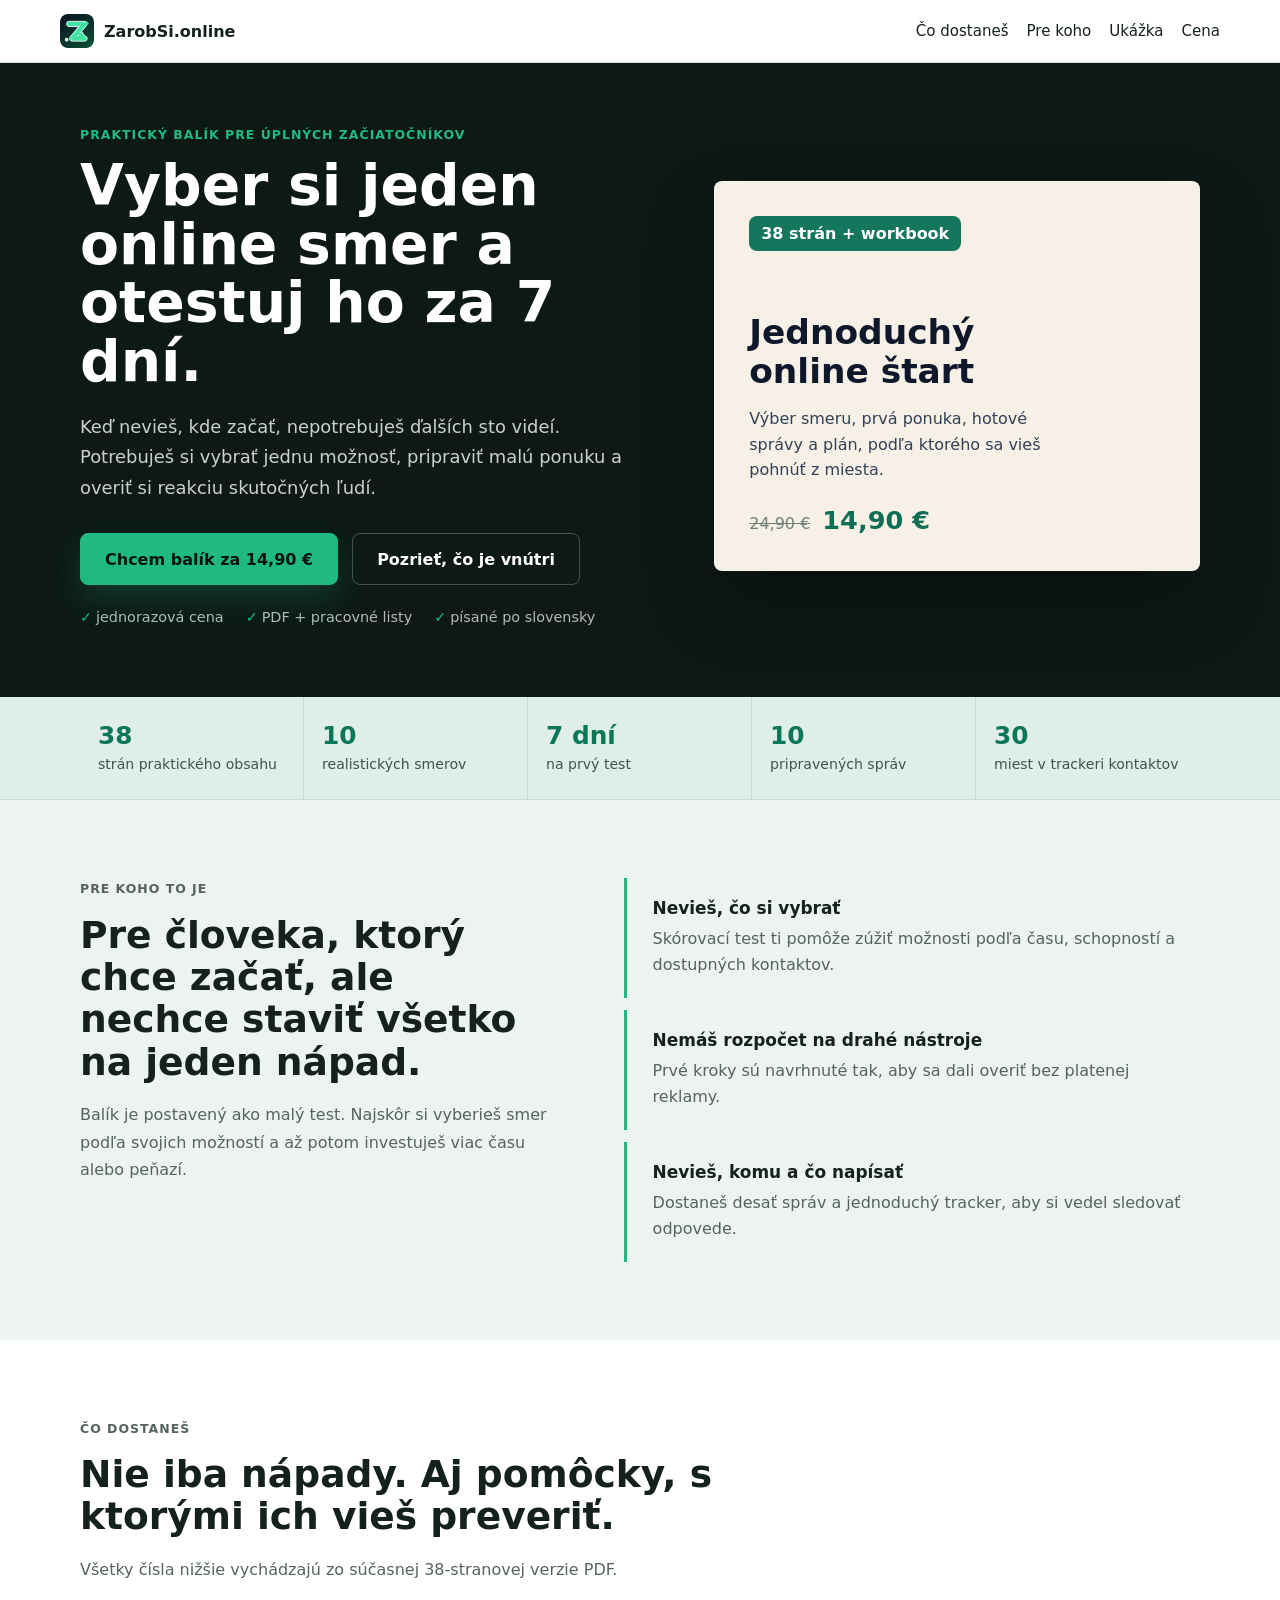
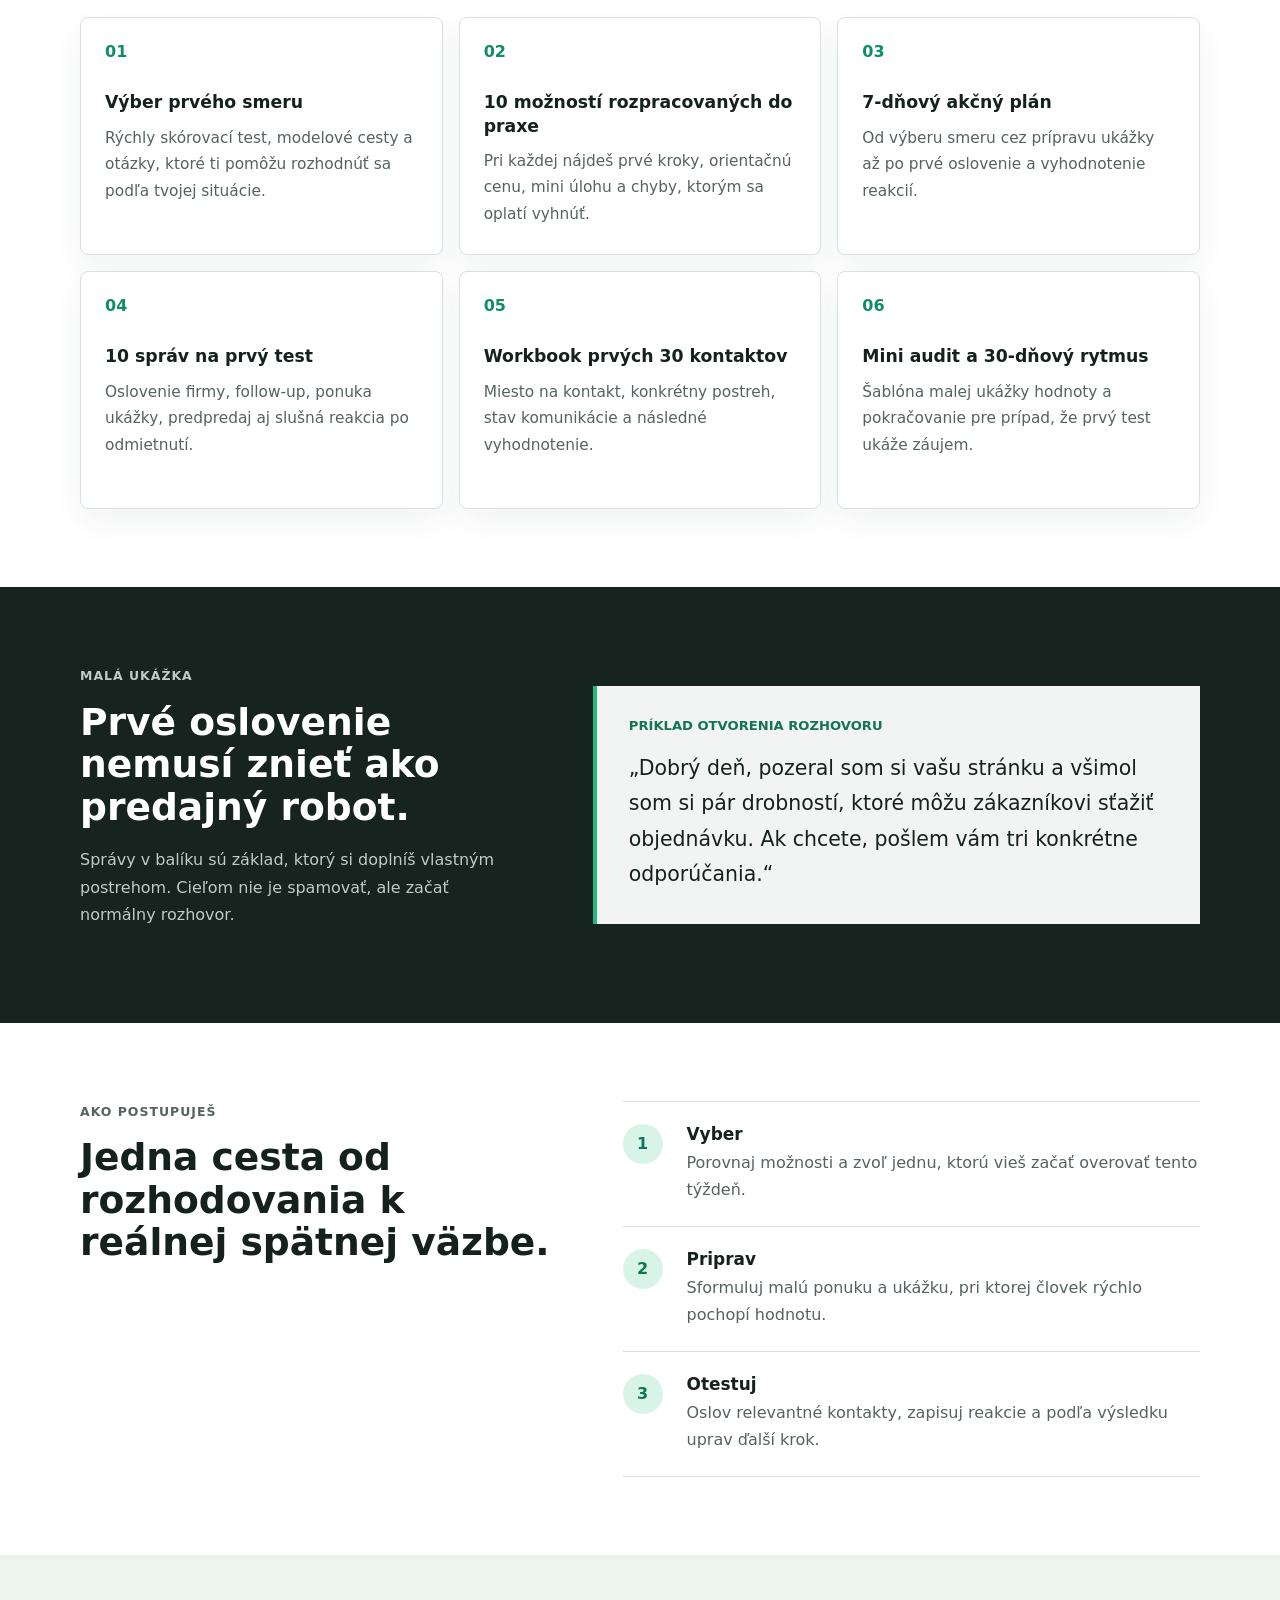
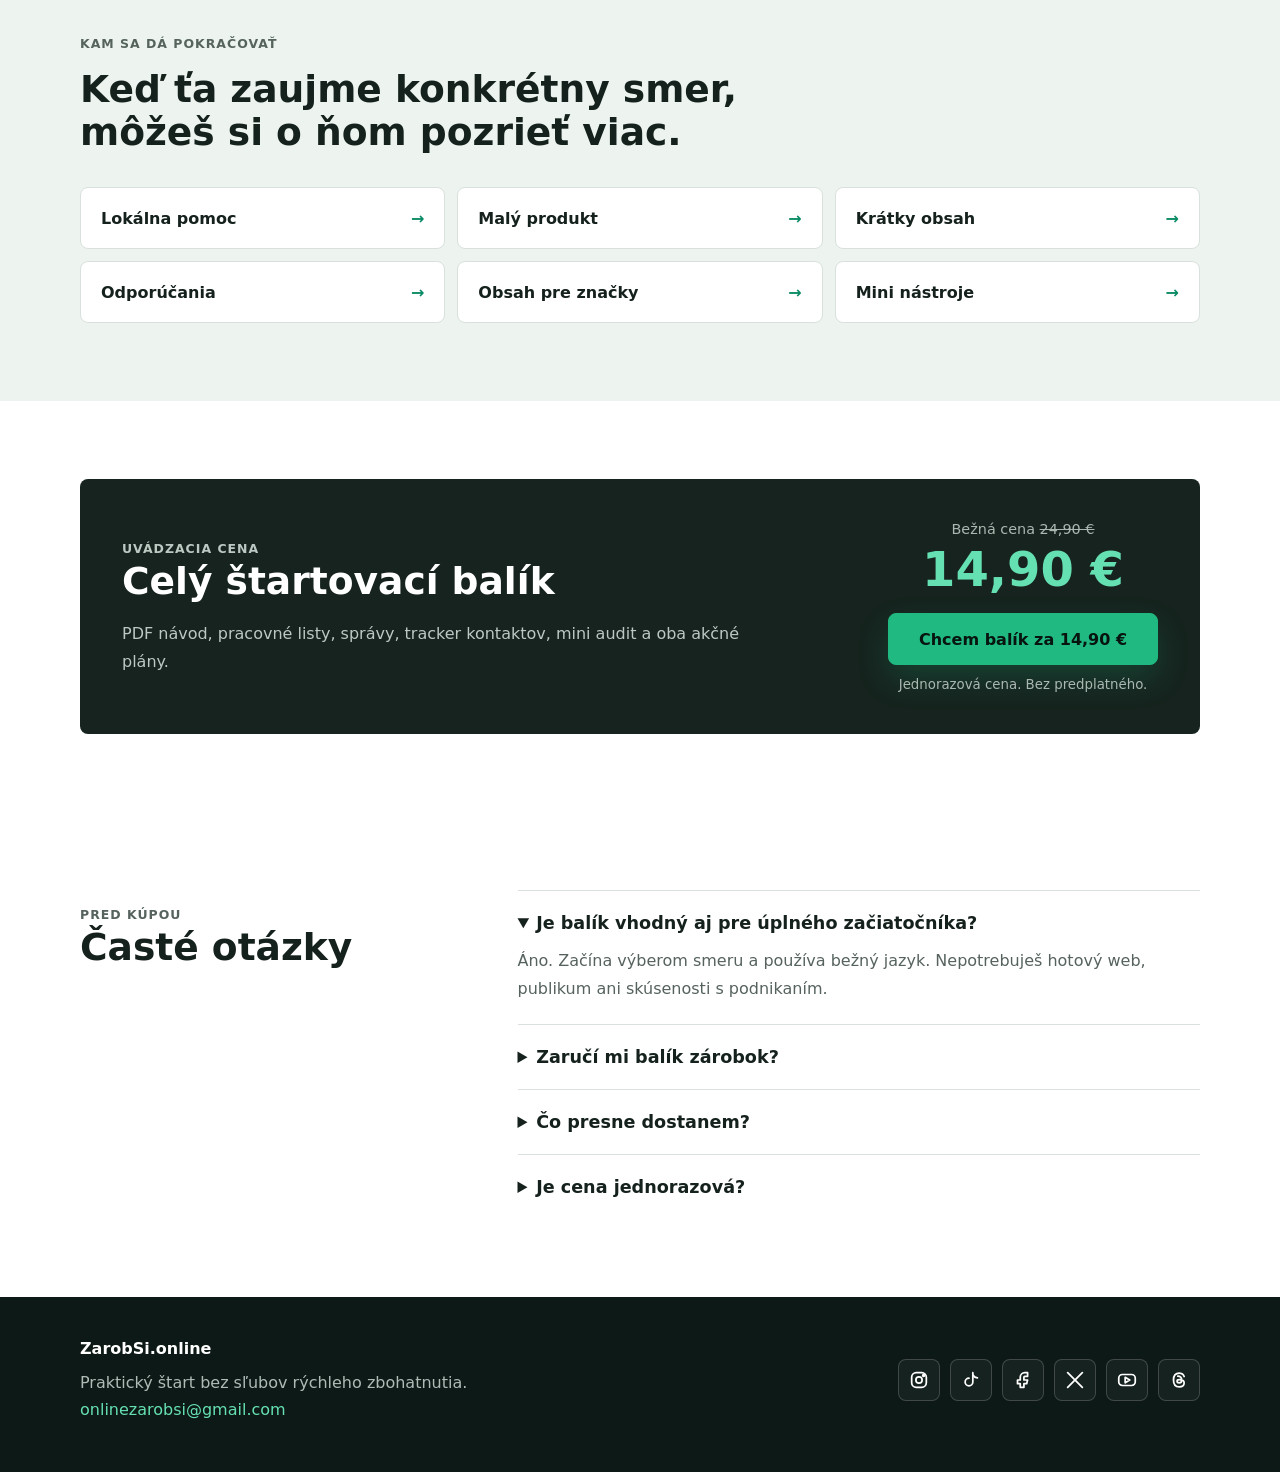
==== index.html @ edf7a2eb "Deploy revised sales page" ====
<!doctype html>
<html lang="sk">
  <head>
    <meta charset="utf-8">
    <meta name="viewport" content="width=device-width, initial-scale=1">
    <title>Online štart pre začiatočníkov | ZarobSi.online</title>
    <meta name="description" content="38-stranový slovenský PDF balík: 10 realistických smerov, 7-dňový plán, hotové správy a tracker prvých 30 kontaktov.">
    <meta name="robots" content="index, follow, max-snippet:-1, max-image-preview:large, max-video-preview:-1">
    <link rel="canonical" href="https://zarobsi.online/">
    <meta property="og:title" content="ZarobSi.online | Vyber si smer a otestuj ho za 7 dní">
    <meta property="og:description" content="Praktický PDF balík pre človeka, ktorý chce začať online bez veľkého rozpočtu a bez chaosu.">
    <meta property="og:type" content="product">
    <meta property="og:url" content="https://zarobsi.online/">
    <meta property="og:image" content="https://zarobsi.online/zarobsi-logo-clean-tube.png">
    <meta name="twitter:card" content="summary_large_image">
    <meta name="twitter:title" content="Online štart pre začiatočníkov | ZarobSi.online">
    <meta name="twitter:description" content="10 možností, 7-dňový plán, 10 správ a tracker 30 kontaktov v jednom slovenskom PDF balíku.">
    <meta name="twitter:image" content="https://zarobsi.online/zarobsi-logo-clean-tube.png">
    <link rel="icon" href="/zarobsi-icon-clean-tube.png">
    <link rel="stylesheet" href="styles.css">
    <script type="application/ld+json">
      {
        "@context": "https://schema.org",
        "@type": "Organization",
        "name": "ZarobSi.online",
        "url": "https://zarobsi.online/",
        "logo": "https://zarobsi.online/zarobsi-icon-clean-tube.png",
        "email": "onlinezarobsi@gmail.com",
        "sameAs": [
          "https://www.instagram.com/zarobsi.online/",
          "https://www.tiktok.com/@zarobsi.online",
          "https://www.facebook.com/zarobsi.online",
          "https://x.com/zarobsi_online",
          "https://www.youtube.com/@zarobsi-online",
          "https://www.threads.net/@zarobsi.online"
        ]
      }
    </script>
    <script type="application/ld+json">
      {
        "@context": "https://schema.org",
        "@type": "Product",
        "name": "Jednoduchý online štart",
        "description": "38-stranový PDF balík s 10 realistickými smermi, 7-dňovým plánom, 10 šablónami správ, workbookom a trackerom 30 kontaktov.",
        "brand": { "@type": "Brand", "name": "ZarobSi.online" },
        "image": "https://zarobsi.online/zarobsi-logo-clean-tube.png",
        "category": "Digitálny produkt, ebook, online podnikanie",
        "offers": {
          "@type": "Offer",
          "url": "https://zarobsi.online/#cena",
          "priceCurrency": "EUR",
          "price": "14.90",
          "availability": "https://schema.org/InStock"
        }
      }
    </script>
    <script type="application/ld+json">
      {
        "@context": "https://schema.org",
        "@type": "FAQPage",
        "mainEntity": [
          {
            "@type": "Question",
            "name": "Je balík vhodný aj pre úplného začiatočníka?",
            "acceptedAnswer": { "@type": "Answer", "text": "Áno. Text je písaný po slovensky, bez zbytočných odborných výrazov a začína výberom prvého smeru." }
          },
          {
            "@type": "Question",
            "name": "Zaručí mi balík zárobok?",
            "acceptedAnswer": { "@type": "Answer", "text": "Nie. Balík nesľubuje automatický ani garantovaný zárobok. Pomôže pripraviť a vyhodnotiť prvý reálny test." }
          },
          {
            "@type": "Question",
            "name": "Čo presne dostanem?",
            "acceptedAnswer": { "@type": "Answer", "text": "Dostanete 38-stranový PDF návod, pracovné listy, 10 šablón správ, tracker 30 kontaktov, mini audit a akčné plány." }
          }
        ]
      }
    </script>
  </head>
  <body class="home">
    <header class="site-header">
      <div class="nav">
        <a class="brand" href="#top" aria-label="ZarobSi.online domov">
          <img src="/zarobsi-icon-clean-tube.png" alt="" aria-hidden="true">
          <span>ZarobSi.online</span>
        </a>
        <nav aria-label="Hlavná navigácia">
          <a href="#obsah">Čo dostaneš</a>
          <a href="#pre-koho">Pre koho</a>
          <a href="#ukazka">Ukážka</a>
          <a href="#cena">Cena</a>
        </nav>
      </div>
    </header>

    <main>
      <section class="hero" id="top">
        <div class="wrap hero-grid">
          <div class="hero-copy">
            <p class="eyebrow">Praktický balík pre úplných začiatočníkov</p>
            <h1>Vyber si jeden online smer a otestuj ho za 7 dní.</h1>
            <p class="lead">Keď nevieš, kde začať, nepotrebuješ ďalších sto videí. Potrebuješ si vybrať jednu možnosť, pripraviť malú ponuku a overiť si reakciu skutočných ľudí.</p>
            <div class="hero__actions">
              <a class="button" href="mailto:onlinezarobsi@gmail.com?subject=M%C3%A1m%20z%C3%A1ujem%20o%20bal%C3%ADk%20Jednoduch%C3%BD%20online%20%C5%A1tart">Chcem balík za 14,90 €</a>
              <a class="button button--ghost" href="#obsah">Pozrieť, čo je vnútri</a>
            </div>
            <ul class="quiet-trust" aria-label="Základné informácie">
              <li>jednorazová cena</li>
              <li>PDF + pracovné listy</li>
              <li>písané po slovensky</li>
            </ul>
          </div>

          <div class="product-card" aria-label="Náhľad produktu">
            <div class="book">
              <span>38 strán + workbook</span>
              <h2>Jednoduchý online štart</h2>
              <p>Výber smeru, prvá ponuka, hotové správy a plán, podľa ktorého sa vieš pohnúť z miesta.</p>
              <div class="book-price"><s>24,90 €</s><strong>14,90 €</strong></div>
            </div>
          </div>
        </div>
      </section>

      <section class="value-band" aria-label="Reálny obsah balíka">
        <div class="wrap value-grid">
          <div><strong>38</strong><span>strán praktického obsahu</span></div>
          <div><strong>10</strong><span>realistických smerov</span></div>
          <div><strong>7 dní</strong><span>na prvý test</span></div>
          <div><strong>10</strong><span>pripravených správ</span></div>
          <div><strong>30</strong><span>miest v trackeri kontaktov</span></div>
        </div>
      </section>

      <section class="section section--soft" id="pre-koho">
        <div class="wrap simple-fit">
          <div>
            <p class="eyebrow">Pre koho to je</p>
            <h2>Pre človeka, ktorý chce začať, ale nechce staviť všetko na jeden nápad.</h2>
            <p>Balík je postavený ako malý test. Najskôr si vyberieš smer podľa svojich možností a až potom investuješ viac času alebo peňazí.</p>
          </div>
          <div class="fit-list">
            <div><strong>Nevieš, čo si vybrať</strong><span>Skórovací test ti pomôže zúžiť možnosti podľa času, schopností a dostupných kontaktov.</span></div>
            <div><strong>Nemáš rozpočet na drahé nástroje</strong><span>Prvé kroky sú navrhnuté tak, aby sa dali overiť bez platenej reklamy.</span></div>
            <div><strong>Nevieš, komu a čo napísať</strong><span>Dostaneš desať správ a jednoduchý tracker, aby si vedel sledovať odpovede.</span></div>
          </div>
        </div>
      </section>

      <section class="section" id="obsah">
        <div class="wrap">
          <div class="section-heading">
            <p class="eyebrow">Čo dostaneš</p>
            <h2>Nie iba nápady. Aj pomôcky, s ktorými ich vieš preveriť.</h2>
            <p>Všetky čísla nižšie vychádzajú zo súčasnej 38-stranovej verzie PDF.</p>
          </div>
          <div class="deliverables">
            <article>
              <span>01</span>
              <h3>Výber prvého smeru</h3>
              <p>Rýchly skórovací test, modelové cesty a otázky, ktoré ti pomôžu rozhodnúť sa podľa tvojej situácie.</p>
            </article>
            <article>
              <span>02</span>
              <h3>10 možností rozpracovaných do praxe</h3>
              <p>Pri každej nájdeš prvé kroky, orientačnú cenu, mini úlohu a chyby, ktorým sa oplatí vyhnúť.</p>
            </article>
            <article>
              <span>03</span>
              <h3>7-dňový akčný plán</h3>
              <p>Od výberu smeru cez prípravu ukážky až po prvé oslovenie a vyhodnotenie reakcií.</p>
            </article>
            <article>
              <span>04</span>
              <h3>10 správ na prvý test</h3>
              <p>Oslovenie firmy, follow-up, ponuka ukážky, predpredaj aj slušná reakcia po odmietnutí.</p>
            </article>
            <article>
              <span>05</span>
              <h3>Workbook prvých 30 kontaktov</h3>
              <p>Miesto na kontakt, konkrétny postreh, stav komunikácie a následné vyhodnotenie.</p>
            </article>
            <article>
              <span>06</span>
              <h3>Mini audit a 30-dňový rytmus</h3>
              <p>Šablóna malej ukážky hodnoty a pokračovanie pre prípad, že prvý test ukáže záujem.</p>
            </article>
          </div>
        </div>
      </section>

      <section class="section section--ink" id="ukazka">
        <div class="wrap sample-layout">
          <div>
            <p class="eyebrow">Malá ukážka</p>
            <h2>Prvé oslovenie nemusí znieť ako predajný robot.</h2>
            <p>Správy v balíku sú základ, ktorý si doplníš vlastným postrehom. Cieľom nie je spamovať, ale začať normálny rozhovor.</p>
          </div>
          <blockquote>
            <span>Príklad otvorenia rozhovoru</span>
            <p>„Dobrý deň, pozeral som si vašu stránku a všimol som si pár drobností, ktoré môžu zákazníkovi sťažiť objednávku. Ak chcete, pošlem vám tri konkrétne odporúčania.“</p>
          </blockquote>
        </div>
      </section>

      <section class="section">
        <div class="wrap process-layout">
          <div class="section-heading">
            <p class="eyebrow">Ako postupuješ</p>
            <h2>Jedna cesta od rozhodovania k reálnej spätnej väzbe.</h2>
          </div>
          <ol class="process-list">
            <li><span>1</span><div><strong>Vyber</strong><p>Porovnaj možnosti a zvoľ jednu, ktorú vieš začať overovať tento týždeň.</p></div></li>
            <li><span>2</span><div><strong>Priprav</strong><p>Sformuluj malú ponuku a ukážku, pri ktorej človek rýchlo pochopí hodnotu.</p></div></li>
            <li><span>3</span><div><strong>Otestuj</strong><p>Oslov relevantné kontakty, zapisuj reakcie a podľa výsledku uprav ďalší krok.</p></div></li>
          </ol>
        </div>
      </section>

      <section class="section section--soft category-preview">
        <div class="wrap">
          <div class="section-heading">
            <p class="eyebrow">Kam sa dá pokračovať</p>
            <h2>Keď ťa zaujme konkrétny smer, môžeš si o ňom pozrieť viac.</h2>
          </div>
          <div class="category-links">
            <a href="kategorie.html#sluzby-pre-male-firmy">Lokálna pomoc</a>
            <a href="kategorie.html#digitalne-produkty">Malý produkt</a>
            <a href="kategorie.html#kratke-videa">Krátky obsah</a>
            <a href="kategorie.html#odporucania">Odporúčania</a>
            <a href="kategorie.html#socialne-siete">Obsah pre značky</a>
            <a href="kategorie.html#weby-a-sablony">Mini nástroje</a>
          </div>
        </div>
      </section>

      <section class="section" id="cena">
        <div class="wrap price-box">
          <div>
            <p class="eyebrow">Uvádzacia cena</p>
            <h2>Celý štartovací balík</h2>
            <p>PDF návod, pracovné listy, správy, tracker kontaktov, mini audit a oba akčné plány.</p>
          </div>
          <div class="price-buy">
            <span class="regular-price">Bežná cena <s>24,90 €</s></span>
            <strong>14,90 €</strong>
            <a class="button" href="mailto:onlinezarobsi@gmail.com?subject=M%C3%A1m%20z%C3%A1ujem%20o%20bal%C3%ADk%20za%2014%2C90%20EUR">Chcem balík za 14,90 €</a>
            <small>Jednorazová cena. Bez predplatného.</small>
          </div>
        </div>
      </section>

      <section class="section faq">
        <div class="wrap faq-layout">
          <div>
            <p class="eyebrow">Pred kúpou</p>
            <h2>Časté otázky</h2>
          </div>
          <div>
            <details open>
              <summary>Je balík vhodný aj pre úplného začiatočníka?</summary>
              <p>Áno. Začína výberom smeru a používa bežný jazyk. Nepotrebuješ hotový web, publikum ani skúsenosti s podnikaním.</p>
            </details>
            <details>
              <summary>Zaručí mi balík zárobok?</summary>
              <p>Nie. Žiadny poctivý návod to zaručiť nevie. Balík ti pomôže spraviť prvý test, získať spätnú väzbu a rozhodnúť sa podľa reality.</p>
            </details>
            <details>
              <summary>Čo presne dostanem?</summary>
              <p>38-stranový PDF návod s pracovnými časťami, 10 šablónami správ, trackerom 30 kontaktov, mini auditom a 7- aj 30-dňovým plánom.</p>
            </details>
            <details>
              <summary>Je cena jednorazová?</summary>
              <p>Áno. Za balík zaplatíš raz, nejde o predplatné.</p>
            </details>
          </div>
        </div>
      </section>
    </main>

    <footer id="social">
      <div class="footer-main">
        <strong>ZarobSi.online</strong>
        <p>Praktický štart bez sľubov rýchleho zbohatnutia.</p>
        <a class="footer-email" href="mailto:onlinezarobsi@gmail.com">onlinezarobsi@gmail.com</a>
      </div>
      <nav class="social-links" aria-label="Sociálne siete">
        <a href="https://www.instagram.com/zarobsi.online/" target="_blank" rel="noreferrer" aria-label="Instagram ZarobSi.online"><svg viewBox="0 0 24 24" aria-hidden="true"><rect x="4" y="4" width="16" height="16" rx="5"></rect><circle cx="12" cy="12" r="3.4"></circle><circle cx="17" cy="7" r="1"></circle></svg></a>
        <a href="https://www.tiktok.com/@zarobsi.online" target="_blank" rel="noreferrer" aria-label="TikTok ZarobSi.online"><svg viewBox="0 0 24 24" aria-hidden="true"><path d="M14 4v10.2a4.2 4.2 0 1 1-4.2-4.2"></path><path d="M14 6.5c1.2 2 2.9 3.1 5 3.3"></path></svg></a>
        <a href="https://www.facebook.com/zarobsi.online" target="_blank" rel="noreferrer" aria-label="Facebook ZarobSi.online"><svg viewBox="0 0 24 24" aria-hidden="true"><path d="M14 8h3V4h-3c-2.8 0-5 2.2-5 5v3H6v4h3v4h4v-4h3l1-4h-4V9c0-.6.4-1 1-1Z"></path></svg></a>
        <a href="https://x.com/zarobsi_online" target="_blank" rel="noreferrer" aria-label="X ZarobSi.online"><svg viewBox="0 0 24 24" aria-hidden="true"><path d="M4 4l16 16"></path><path d="M20 4 4 20"></path></svg></a>
        <a href="https://www.youtube.com/@zarobsi-online" target="_blank" rel="noreferrer" aria-label="YouTube ZarobSi.online"><svg viewBox="0 0 24 24" aria-hidden="true"><rect x="3" y="6" width="18" height="12" rx="4"></rect><path d="m10 9 5 3-5 3Z"></path></svg></a>
        <a href="https://www.threads.net/@zarobsi.online" target="_blank" rel="noreferrer" aria-label="Threads ZarobSi.online"><svg viewBox="0 0 24 24" aria-hidden="true"><path d="M17.6 8.2c-.8-2.4-2.7-3.7-5.4-3.7-4 0-6.2 2.9-6.2 7.5s2.4 7.5 6.2 7.5c3.1 0 5.4-1.7 5.4-4.2 0-2.3-1.8-3.6-5.3-3.6-1.5 0-2.4.6-2.4 1.6 0 1.1.9 1.8 2.3 1.8 1.7 0 2.8-.9 2.8-2.9 0-2.9-1.7-4.4-4.3-4.4"></path></svg></a>
      </nav>
    </footer>
  </body>
</html>
---- styles.css ----
:root {
  --bg: #08111f;
  --panel: #101c2f;
  --panel-soft: #14243b;
  --text: #f7fbff;
  --muted: #a9b8ca;
  --accent: #45e2a6;
  --accent-2: #8dd8ff;
  --dark: #07101b;
  --line: rgba(255, 255, 255, 0.14);
  --paper: #f7f1e8;
}

* { box-sizing: border-box; }

html { scroll-behavior: smooth; }

body {
  margin: 0;
  background: linear-gradient(180deg, #08111f 0%, #0b1626 48%, #08111f 100%);
  color: var(--text);
  font-family: Inter, ui-sans-serif, system-ui, -apple-system, BlinkMacSystemFont, "Segoe UI", sans-serif;
}

.nav {
  position: sticky;
  top: 0;
  z-index: 10;
  display: flex;
  align-items: center;
  justify-content: space-between;
  width: min(1160px, calc(100% - 32px));
  margin: 0 auto;
  padding: 18px 0;
  background: rgba(8, 17, 31, 0.88);
  backdrop-filter: blur(18px);
}

.brand,
.nav a,
.text-link {
  color: var(--text);
  text-decoration: none;
}

.brand {
  display: inline-flex;
  align-items: center;
  gap: 10px;
  font-weight: 750;
  letter-spacing: 0;
}

.brand img {
  width: 34px;
  height: 34px;
  border-radius: 8px;
}

.nav nav {
  display: flex;
  gap: 18px;
  color: var(--muted);
  font-size: 0.94rem;
}

main {
  width: min(1160px, calc(100% - 32px));
  margin: 0 auto;
}

.hero {
  display: grid;
  grid-template-columns: minmax(0, 0.95fr) minmax(360px, 1.05fr);
  gap: 42px;
  align-items: center;
  min-height: auto;
  padding: 48px 0 72px;
}

.eyebrow {
  margin: 0 0 14px;
  color: var(--accent);
  font-size: 0.78rem;
  font-weight: 700;
  letter-spacing: 0.12em;
  text-transform: uppercase;
}

h1,
h2,
h3,
p { margin-top: 0; }

h1 {
  max-width: 620px;
  margin-bottom: 20px;
  font-size: clamp(2.55rem, 4.3vw, 4.15rem);
  font-weight: 720;
  line-height: 1.03;
  letter-spacing: 0;
  overflow-wrap: anywhere;
}

h2 {
  margin-bottom: 18px;
  font-size: clamp(1.55rem, 2.45vw, 2.35rem);
  font-weight: 680;
  line-height: 1.14;
  letter-spacing: 0;
  overflow-wrap: anywhere;
}

h3 {
  margin-bottom: 10px;
  font-weight: 650;
}

strong { font-weight: 650; }

.lead,
.section p,
footer {
  color: var(--muted);
  line-height: 1.72;
}

.lead {
  max-width: 620px;
  font-size: clamp(1rem, 1.35vw, 1.15rem);
}

.hero__actions {
  display: flex;
  flex-wrap: wrap;
  gap: 14px;
  margin-top: 28px;
}

.button {
  display: inline-flex;
  align-items: center;
  justify-content: center;
  min-height: 52px;
  padding: 0 24px;
  border: 1px solid var(--accent);
  border-radius: 8px;
  background: var(--accent);
  color: #06140f;
  font-weight: 750;
  text-decoration: none;
  box-shadow: 0 16px 40px rgba(69, 226, 166, 0.16);
}

.button--ghost {
  background: rgba(255, 255, 255, 0.04);
  color: var(--text);
  border-color: var(--line);
  box-shadow: none;
}

.trust-row {
  display: flex;
  flex-wrap: wrap;
  gap: 10px;
  margin-top: 22px;
}

.trust-row span,
.tag {
  display: inline-flex;
  padding: 8px 12px;
  border: 1px solid var(--line);
  border-radius: 8px;
  background: rgba(255, 255, 255, 0.05);
  color: var(--muted);
  font-size: 0.9rem;
}

.product-card {
  position: relative;
  display: grid;
  gap: 16px;
}

.logo-strip {
  width: min(100%, 420px);
  height: auto;
}

.book {
  min-height: 340px;
  padding: 30px;
  border: 1px solid rgba(255, 255, 255, 0.16);
  border-radius: 8px;
  background:
    linear-gradient(135deg, rgba(255, 255, 255, 0.14), transparent 32%),
    linear-gradient(145deg, #f4eadb 0%, #fbf7ef 44%, #bdf7db 140%);
  color: #0f172a;
  box-shadow: 0 34px 90px rgba(0, 0, 0, 0.34);
}

.book span {
  display: inline-flex;
  margin-bottom: 54px;
  padding: 8px 12px;
  border-radius: 8px;
  background: #0f766e;
  color: #ffffff;
  font-weight: 700;
}

.book h2 {
  max-width: 330px;
  color: #0f172a;
  font-size: clamp(1.85rem, 2.45vw, 2.55rem);
}

.book p { max-width: 330px; color: #334155; }

.card-note,
.sample-box,
article,
.bonus-list div,
.price,
.problem,
.answer-panel {
  border: 1px solid var(--line);
  border-radius: 8px;
  background: rgba(16, 28, 47, 0.78);
  box-shadow: 0 24px 70px rgba(0, 0, 0, 0.18);
}

.card-note { padding: 22px; }

.card-note p { margin: 8px 0 0; color: var(--muted); line-height: 1.6; }

.section {
  padding: 72px 0;
  border-top: 1px solid var(--line);
}

.problem { padding: 34px; }

.problem h2 { max-width: 920px; }

.stats {
  display: grid;
  grid-template-columns: repeat(3, 1fr);
  gap: 1px;
  margin: 28px 0 60px;
  border: 1px solid var(--line);
  border-radius: 8px;
  background: var(--line);
  overflow: hidden;
}

.stats div {
  padding: 24px;
  background: rgba(16, 28, 47, 0.86);
}

.stats strong {
  display: block;
  margin-bottom: 8px;
  color: var(--accent);
  font-size: clamp(1.45rem, 2.2vw, 1.95rem);
  letter-spacing: 0;
  overflow-wrap: anywhere;
}

.stats span { color: var(--muted); }

.split {
  display: grid;
  grid-template-columns: 0.92fr 1.08fr;
  gap: 36px;
  align-items: center;
}

.reverse { grid-template-columns: 1.05fr 0.95fr; }

.sample-box { padding: 28px; }

.sample-box h3 {
  margin-top: 18px;
  font-size: clamp(1.15rem, 1.65vw, 1.55rem);
  line-height: 1.22;
  letter-spacing: 0;
}

.answer-panel {
  display: grid;
  grid-template-columns: 0.82fr 1.18fr;
  gap: 26px;
  padding: 30px;
}

.answer-grid {
  display: grid;
  gap: 14px;
}

.simple-fit {
  display: grid;
  grid-template-columns: 0.86fr 1.14fr;
  gap: 28px;
  align-items: start;
}

.fit-list {
  display: grid;
  gap: 14px;
}

.fit-list div {
  padding: 20px;
  border: 1px solid var(--line);
  border-radius: 8px;
  background: rgba(255, 255, 255, 0.045);
}

.fit-list strong {
  display: block;
  margin-bottom: 8px;
  color: var(--text);
  font-size: 1.06rem;
}

.fit-list span {
  color: var(--muted);
  line-height: 1.62;
}

.answer-grid article {
  padding: 20px;
  background: rgba(255, 255, 255, 0.035);
  box-shadow: none;
}

.section-intro {
  max-width: 740px;
  margin-bottom: 28px;
}

.old-price {
  color: var(--muted);
  text-decoration: line-through;
  text-decoration-thickness: 3px;
  white-space: nowrap;
}

.grid {
  display: grid;
  grid-template-columns: repeat(3, 1fr);
  gap: 16px;
}

article { padding: 22px; }

article span {
  display: inline-flex;
  margin-bottom: 20px;
  color: var(--accent);
  font-weight: 700;
}

article p { margin-bottom: 18px; }

.text-link {
  display: inline-flex;
  align-items: center;
  min-height: 38px;
  color: var(--accent);
  font-weight: 700;
}

.text-link::after {
  content: ">";
  margin-left: 8px;
}

.bonus-list {
  display: grid;
  gap: 16px;
}

.bonus-list div { padding: 20px; }

.bonus-list strong {
  display: block;
  margin-bottom: 8px;
  color: var(--accent);
}

.bonus-list span { color: var(--muted); line-height: 1.6; }

.price {
  margin: 58px 0;
  padding: 38px;
  text-align: center;
}

.price p {
  max-width: 660px;
  margin-right: auto;
  margin-left: auto;
}

.price small {
  display: block;
  margin-top: 16px;
  color: var(--muted);
}

.faq details {
  border-top: 1px solid var(--line);
  padding: 22px 0;
}

.faq summary {
  cursor: pointer;
  font-size: 1.1rem;
  font-weight: 680;
}

.faq p { margin: 14px 0 0; }

.category-hero {
  padding: 56px 0 42px;
}

.category-list {
  display: grid;
  gap: 18px;
  padding-bottom: 72px;
}

.category-detail {
  display: grid;
  grid-template-columns: 0.9fr 1.1fr;
  gap: 24px;
  padding: 26px;
  border: 1px solid var(--line);
  border-radius: 8px;
  background: rgba(16, 28, 47, 0.78);
}

.category-detail ul {
  margin: 0;
  padding-left: 20px;
  color: var(--muted);
  line-height: 1.7;
}

.category-detail .button {
  margin-top: 18px;
}

footer {
  display: flex;
  align-items: center;
  justify-content: space-between;
  gap: 24px;
  width: min(1160px, calc(100% - 32px));
  margin: 0 auto;
  padding: 36px 0 54px;
  border-top: 1px solid var(--line);
}

footer p { margin: 6px 0 0; }

.social-links {
  display: flex;
  flex-wrap: wrap;
  gap: 10px;
}

.social-links a {
  display: inline-flex;
  align-items: center;
  justify-content: center;
  width: 42px;
  height: 42px;
  border: 1px solid var(--line);
  border-radius: 8px;
  color: var(--text);
  background: rgba(255, 255, 255, 0.04);
}

.social-links svg {
  width: 22px;
  height: 22px;
  fill: none;
  stroke: currentColor;
  stroke-width: 1.9;
  stroke-linecap: round;
  stroke-linejoin: round;
}

@media (max-width: 900px) {
  .hero,
  .split,
  .reverse,
  .grid,
  .stats,
  .answer-panel,
  .simple-fit,
  .category-detail {
    grid-template-columns: 1fr;
  }

  .nav nav { display: none; }

  .hero {
    min-height: auto;
    padding: 34px 0 52px;
  }

  h1 {
    font-size: clamp(2rem, 8.8vw, 3rem);
    line-height: 1.06;
  }

  h2 {
    font-size: clamp(1.35rem, 5.8vw, 2rem);
  }

  .lead {
    font-size: 1rem;
  }

  .book { min-height: 300px; }

  .book span { margin-bottom: 42px; }

  .section { padding: 48px 0; }

  .problem,
  .price,
  .answer-panel,
  .category-detail { padding: 24px; }

  footer {
    align-items: flex-start;
    flex-direction: column;
  }
}

/* Revised sales page. Category pages keep the original dark layout. */
.home {
  --home-ink: #15211c;
  --home-muted: #56635d;
  --home-paper: #ffffff;
  --home-soft: #edf4f0;
  --home-line: #d8e1dc;
  --home-dark: #0d1916;
  --home-accent: #20b982;
  background: #f7f9f8;
  color: var(--home-ink);
}

.home .site-header {
  position: sticky;
  top: 0;
  z-index: 20;
  border-bottom: 1px solid var(--home-line);
  background: rgba(255, 255, 255, 0.94);
  backdrop-filter: blur(16px);
}

.home .nav {
  position: static;
  padding: 14px 0;
  background: transparent;
  backdrop-filter: none;
}

.home .brand,
.home .nav a {
  color: var(--home-ink);
}

.home .nav nav {
  color: var(--home-muted);
}

.home main {
  width: 100%;
  margin: 0;
}

.home .wrap {
  width: min(1120px, calc(100% - 40px));
  margin: 0 auto;
}

.home .hero {
  display: block;
  padding: 64px 0 72px;
  background: var(--home-dark);
}

.home .hero-grid {
  display: grid;
  grid-template-columns: minmax(0, 1.08fr) minmax(380px, 0.92fr);
  gap: 64px;
  align-items: center;
}

.home .hero h1 {
  max-width: 680px;
  margin-bottom: 22px;
  color: #ffffff;
  font-size: 3.55rem;
  font-weight: 720;
  line-height: 1.03;
}

.home .hero .lead {
  max-width: 640px;
  color: #c6d3cd;
  font-size: 1.12rem;
  line-height: 1.7;
}

.home .eyebrow {
  color: var(--home-accent);
  letter-spacing: 0.08em;
}

.home .hero__actions {
  margin-top: 30px;
}

.home .button {
  border-color: var(--home-accent);
  background: var(--home-accent);
  color: #07140f;
  font-weight: 720;
  box-shadow: 0 14px 32px rgba(32, 185, 130, 0.2);
}

.home .button:hover {
  background: #31c993;
  border-color: #31c993;
}

.home .button--ghost {
  border-color: rgba(255, 255, 255, 0.24);
  background: transparent;
  color: #ffffff;
  box-shadow: none;
}

.home .quiet-trust {
  display: flex;
  flex-wrap: wrap;
  gap: 10px 22px;
  margin: 24px 0 0;
  padding: 0;
  color: #aebcb6;
  font-size: 0.9rem;
  list-style: none;
}

.home .quiet-trust li {
  position: relative;
  padding-left: 16px;
}

.home .quiet-trust li::before {
  position: absolute;
  left: 0;
  color: var(--home-accent);
  content: "✓";
}

.home .product-card {
  gap: 12px;
}

.home .book {
  min-height: 390px;
  padding: 34px;
  border-color: rgba(255, 255, 255, 0.26);
  background: #f6f0e7;
  box-shadow: 0 32px 70px rgba(0, 0, 0, 0.32);
}

.home .book span {
  margin-bottom: 62px;
  background: #14765d;
}

.home .book h2 {
  margin-bottom: 14px;
  font-size: 2.15rem;
}

.home .book p {
  margin-bottom: 22px;
  line-height: 1.62;
}

.home .book-price {
  display: flex;
  align-items: baseline;
  gap: 12px;
}

.home .book-price s {
  color: #718078;
}

.home .book-price strong {
  color: #0f6e53;
  font-size: 1.6rem;
}

.home .value-band {
  border-bottom: 1px solid #cddbd4;
  background: #dfeee7;
}

.home .value-grid {
  display: grid;
  grid-template-columns: repeat(5, 1fr);
}

.home .value-grid div {
  min-width: 0;
  padding: 24px 18px;
  border-right: 1px solid #c8d9d1;
}

.home .value-grid div:last-child {
  border-right: 0;
}

.home .value-grid strong,
.home .value-grid span {
  display: block;
}

.home .value-grid strong {
  margin-bottom: 5px;
  color: #0c7658;
  font-size: 1.55rem;
}

.home .value-grid span {
  color: #40534a;
  font-size: 0.88rem;
  line-height: 1.4;
}

.home .section {
  padding: 78px 0;
  border-top: 0;
  background: var(--home-paper);
}

.home .section--soft {
  background: var(--home-soft);
}

.home .section--ink {
  background: #16231e;
  color: #ffffff;
}

.home .section h2 {
  max-width: 780px;
  color: var(--home-ink);
  font-size: 2.35rem;
  line-height: 1.13;
}

.home .section p {
  color: var(--home-muted);
  line-height: 1.72;
}

.home .section--ink h2 {
  color: #ffffff;
}

.home .section--ink p {
  color: #bfcbc5;
}

.home .simple-fit {
  grid-template-columns: minmax(0, 0.9fr) minmax(0, 1.1fr);
  gap: 72px;
}

.home .fit-list {
  gap: 12px;
}

.home .fit-list div {
  padding: 20px 0 20px 26px;
  border: 0;
  border-left: 3px solid var(--home-accent);
  border-radius: 0;
  background: transparent;
}

.home .fit-list strong {
  color: var(--home-ink);
}

.home .fit-list span {
  color: var(--home-muted);
}

.home .section-heading {
  max-width: 780px;
  margin-bottom: 34px;
}

.home .deliverables {
  display: grid;
  grid-template-columns: repeat(3, 1fr);
  gap: 16px;
}

.home .deliverables article {
  min-height: 238px;
  padding: 24px;
  border: 1px solid var(--home-line);
  border-radius: 8px;
  background: #ffffff;
  box-shadow: 0 12px 30px rgba(30, 52, 43, 0.06);
}

.home .deliverables article span {
  margin-bottom: 30px;
  color: #0e8d68;
}

.home .deliverables h3 {
  color: var(--home-ink);
  font-size: 1.08rem;
  line-height: 1.35;
}

.home .deliverables p {
  margin-bottom: 0;
  font-size: 0.96rem;
}

.home .sample-layout {
  display: grid;
  grid-template-columns: 0.85fr 1.15fr;
  gap: 64px;
  align-items: center;
}

.home blockquote {
  margin: 0;
  padding: 32px;
  border-left: 4px solid var(--home-accent);
  background: #f1f4f2;
  color: var(--home-ink);
}

.home blockquote span {
  display: block;
  margin-bottom: 18px;
  color: #157456;
  font-size: 0.82rem;
  font-weight: 700;
  text-transform: uppercase;
}

.home blockquote p {
  margin: 0;
  color: var(--home-ink) !important;
  font-size: 1.28rem;
  line-height: 1.55;
}

.home .process-layout {
  display: grid;
  grid-template-columns: 0.9fr 1.1fr;
  gap: 70px;
  align-items: start;
}

.home .process-list {
  margin: 0;
  padding: 0;
  list-style: none;
}

.home .process-list li {
  display: grid;
  grid-template-columns: 46px 1fr;
  gap: 18px;
  padding: 22px 0;
  border-top: 1px solid var(--home-line);
}

.home .process-list li:last-child {
  border-bottom: 1px solid var(--home-line);
}

.home .process-list > li > span {
  display: inline-flex;
  align-items: center;
  justify-content: center;
  width: 40px;
  height: 40px;
  border-radius: 50%;
  background: #d8f4e8;
  color: #0b7858;
  font-weight: 720;
}

.home .process-list strong {
  display: block;
  margin-bottom: 5px;
  font-size: 1.06rem;
}

.home .process-list p {
  margin: 0;
}

.home .category-links {
  display: grid;
  grid-template-columns: repeat(3, 1fr);
  gap: 12px;
}

.home .category-links a {
  display: flex;
  align-items: center;
  justify-content: space-between;
  min-height: 62px;
  padding: 0 20px;
  border: 1px solid var(--home-line);
  border-radius: 8px;
  background: #ffffff;
  color: var(--home-ink);
  font-weight: 680;
  text-decoration: none;
}

.home .category-links a::after {
  color: #0b8b65;
  content: "→";
}

.home .price-box {
  display: grid;
  grid-template-columns: 1fr auto;
  gap: 60px;
  align-items: center;
  padding: 42px;
  border-radius: 8px;
  background: #16231e;
  color: #ffffff;
}

.home .price-box h2 {
  color: #ffffff;
}

.home .price-box p {
  max-width: 620px;
  margin-bottom: 0;
  color: #bcc9c3;
}

.home .price-buy {
  display: grid;
  min-width: 270px;
  justify-items: stretch;
  text-align: center;
}

.home .regular-price {
  color: #aab8b1;
  font-size: 0.9rem;
}

.home .price-buy > strong {
  margin: 8px 0 20px;
  color: #65e0b2;
  font-size: 3rem;
  line-height: 1;
}

.home .price-buy small {
  margin-top: 12px;
  color: #aab8b1;
}

.home .faq-layout {
  display: grid;
  grid-template-columns: 0.7fr 1.3fr;
  gap: 70px;
}

.home .faq details {
  border-color: var(--home-line);
}

.home .faq summary {
  color: var(--home-ink);
}

.home footer {
  width: 100%;
  padding: 38px max(20px, calc((100% - 1120px) / 2)) 48px;
  border-top: 0;
  background: #0d1916;
  color: #ffffff;
}

.home footer p {
  color: #aebcb6;
}

.home .footer-email {
  color: #65e0b2;
  text-decoration: none;
}

.home .social-links a {
  border-color: rgba(255, 255, 255, 0.18);
  color: #ffffff;
}

@media (max-width: 900px) {
  .home .wrap {
    width: min(100% - 32px, 700px);
  }

  .home .hero {
    padding: 42px 0 50px;
  }

  .home .hero-grid,
  .home .simple-fit,
  .home .sample-layout,
  .home .process-layout,
  .home .price-box,
  .home .faq-layout {
    grid-template-columns: 1fr;
  }

  .home .hero-grid {
    gap: 38px;
  }

  .home .hero h1 {
    font-size: 2.45rem;
  }

  .home .hero .lead {
    font-size: 1rem;
  }

  .home .hero__actions {
    align-items: stretch;
    flex-direction: column;
  }

  .home .hero__actions .button {
    width: 100%;
  }

  .home .book {
    min-height: 315px;
  }

  .home .book span {
    margin-bottom: 42px;
  }

  .home .value-grid {
    grid-template-columns: repeat(2, 1fr);
  }

  .home .value-grid div,
  .home .value-grid div:last-child {
    border-right: 1px solid #c8d9d1;
    border-bottom: 1px solid #c8d9d1;
  }

  .home .value-grid div:nth-child(even) {
    border-right: 0;
  }

  .home .section {
    padding: 54px 0;
  }

  .home .section h2 {
    font-size: 1.82rem;
  }

  .home .deliverables,
  .home .category-links {
    grid-template-columns: 1fr;
  }

  .home .deliverables article {
    min-height: 0;
  }

  .home .sample-layout,
  .home .process-layout,
  .home .simple-fit,
  .home .faq-layout {
    gap: 32px;
  }

  .home blockquote {
    padding: 24px;
  }

  .home blockquote p {
    font-size: 1.08rem;
  }

  .home .price-box {
    gap: 32px;
    padding: 28px 22px;
  }

  .home .price-buy {
    min-width: 0;
  }
}
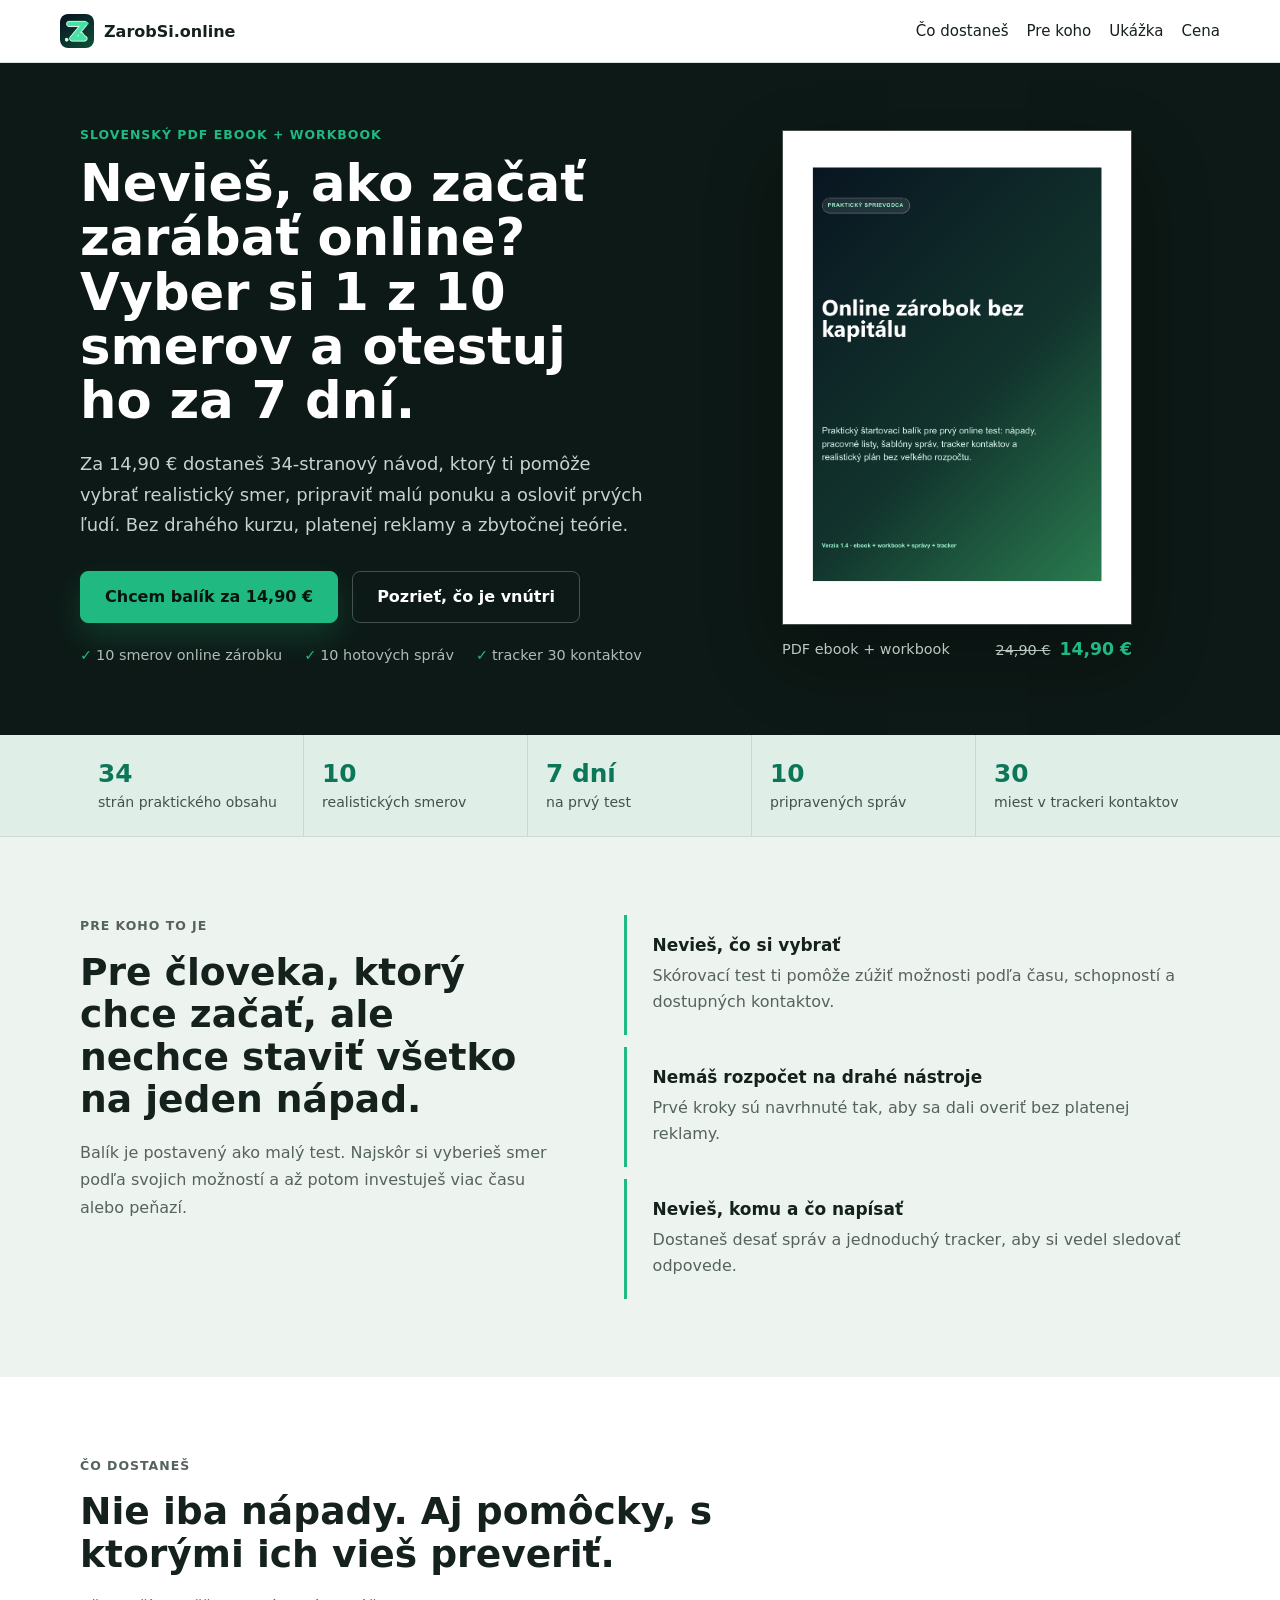
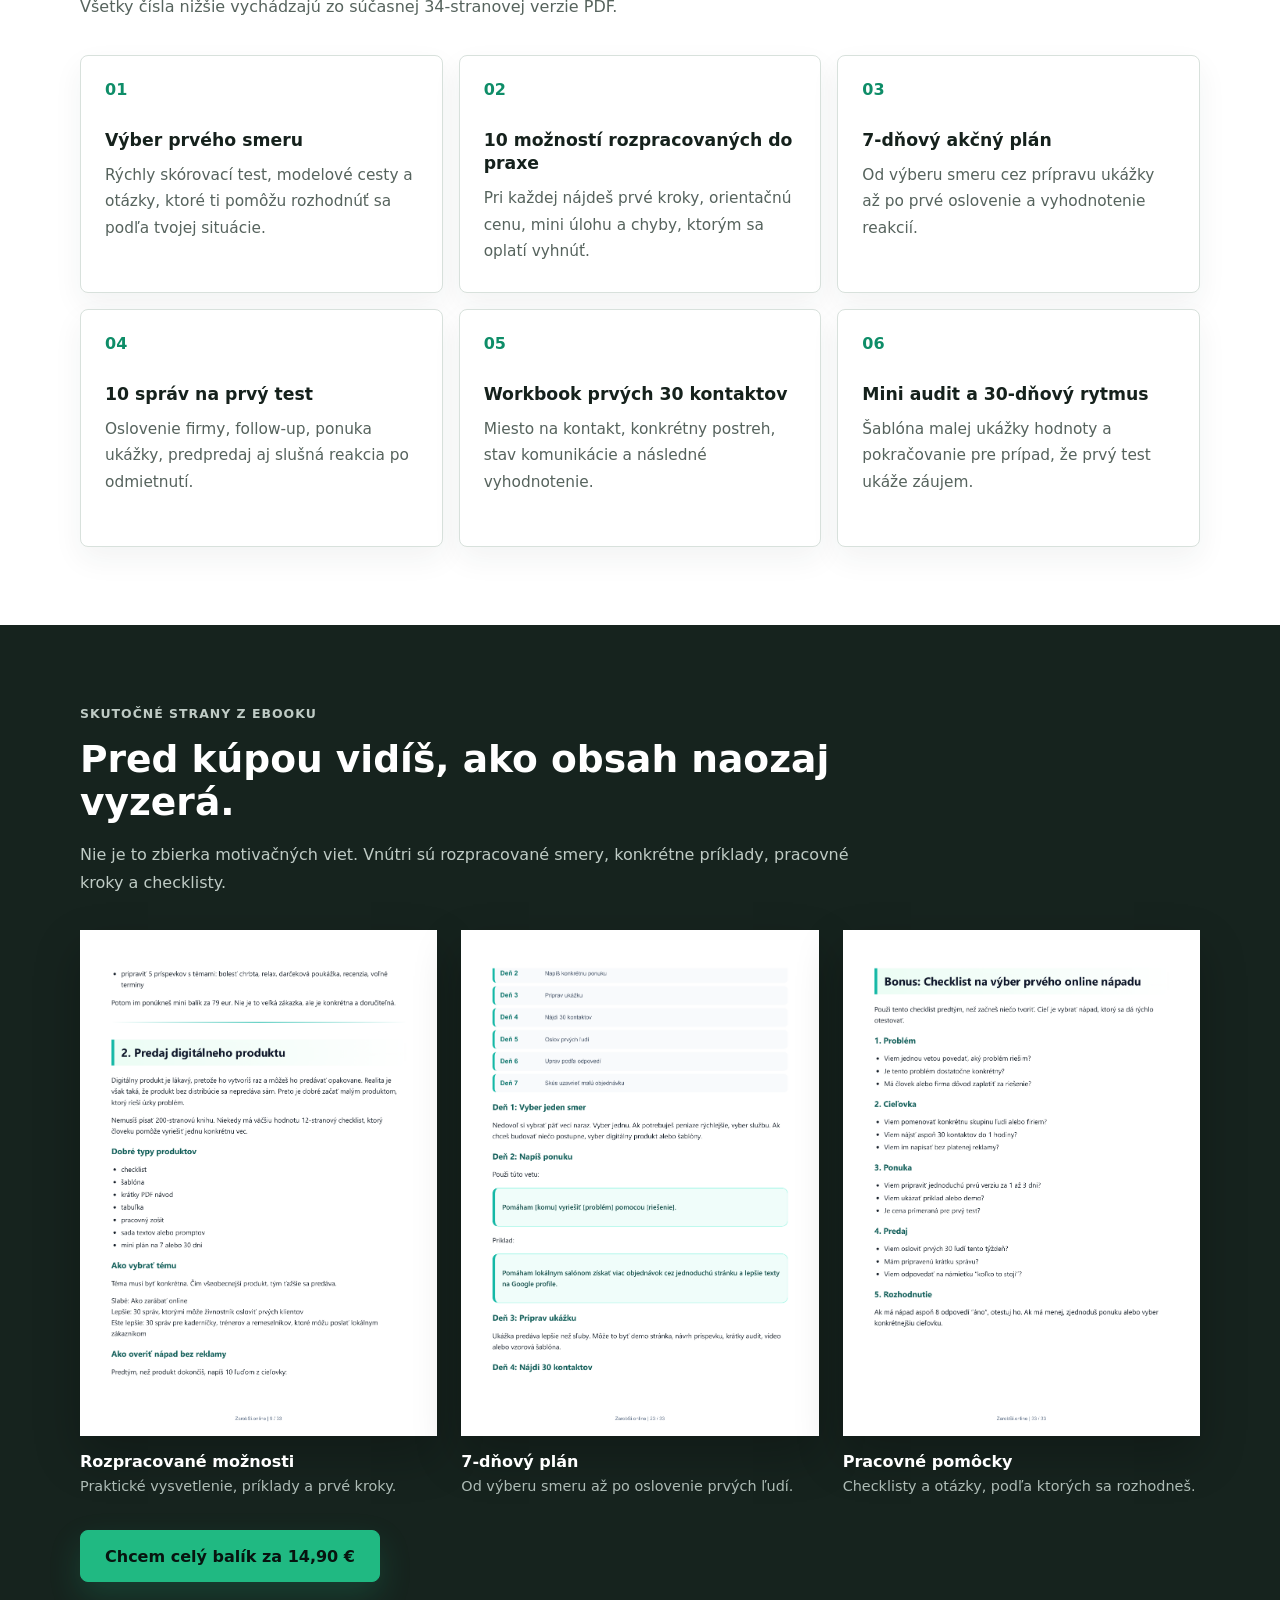
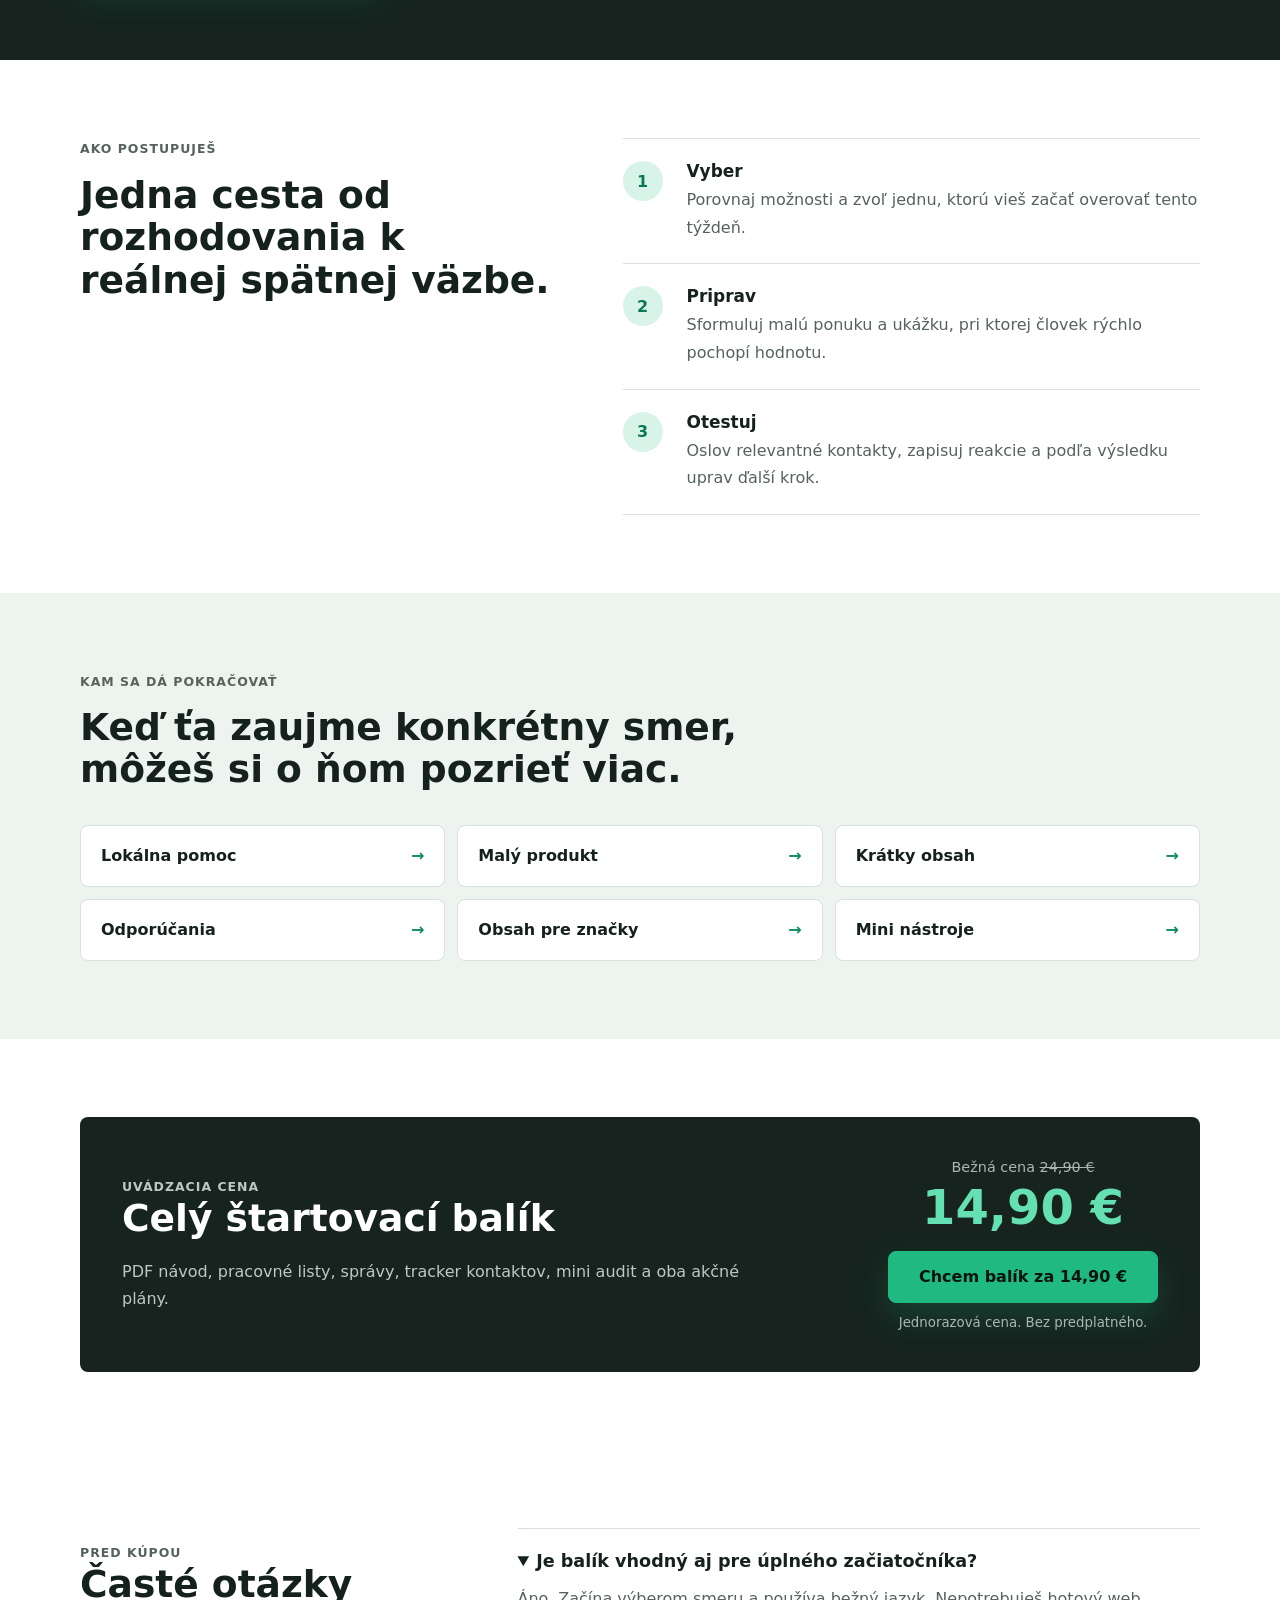
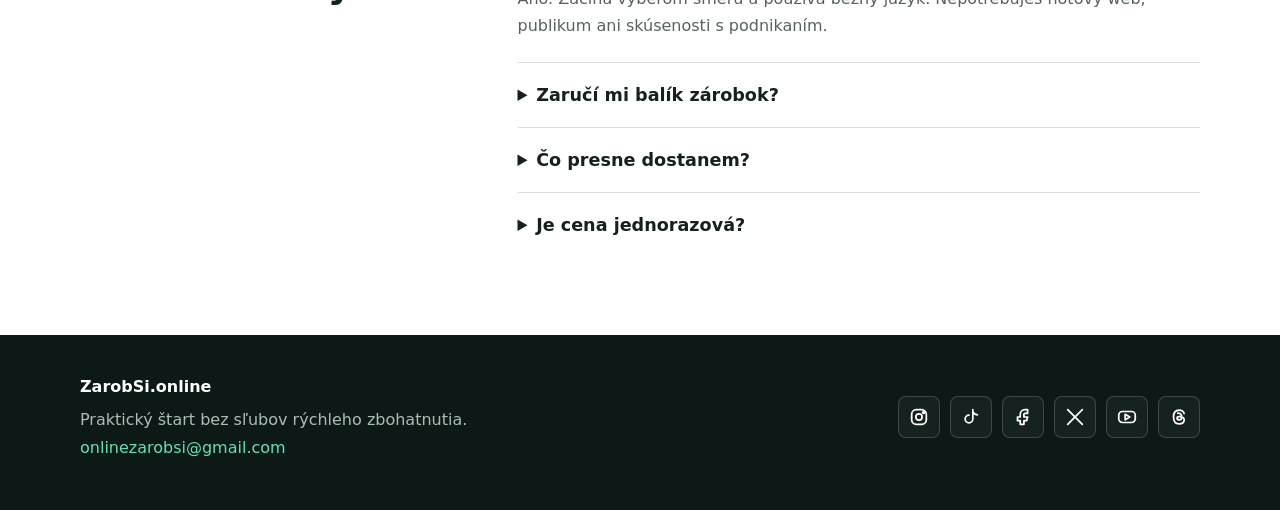
==== commit f9a61380: "Show real ebook product and previews" ====
--- a/index.html
+++ b/index.html
@@ -3,21 +3,21 @@
   <head>
     <meta charset="utf-8">
     <meta name="viewport" content="width=device-width, initial-scale=1">
-    <title>Online štart pre začiatočníkov | ZarobSi.online</title>
-    <meta name="description" content="38-stranový slovenský PDF balík: 10 realistických smerov, 7-dňový plán, hotové správy a tracker prvých 30 kontaktov.">
+    <title>Ako začať zarábať online: 10 smerov pre začiatočníkov | ZarobSi.online</title>
+    <meta name="description" content="34-stranový slovenský PDF ebook a workbook: 10 realistických smerov online zárobku, 7-dňový plán, hotové správy a tracker prvých 30 kontaktov.">
     <meta name="robots" content="index, follow, max-snippet:-1, max-image-preview:large, max-video-preview:-1">
     <link rel="canonical" href="https://zarobsi.online/">
-    <meta property="og:title" content="ZarobSi.online | Vyber si smer a otestuj ho za 7 dní">
-    <meta property="og:description" content="Praktický PDF balík pre človeka, ktorý chce začať online bez veľkého rozpočtu a bez chaosu.">
+    <meta property="og:title" content="Ako začať zarábať online | ZarobSi.online">
+    <meta property="og:description" content="Slovenský PDF ebook a workbook s 10 smermi online zárobku, hotovými správami a plánom prvého testu.">
     <meta property="og:type" content="product">
     <meta property="og:url" content="https://zarobsi.online/">
-    <meta property="og:image" content="https://zarobsi.online/zarobsi-logo-clean-tube.png">
+    <meta property="og:image" content="https://zarobsi.online/assets/ebook-cover-v1.4.png">
     <meta name="twitter:card" content="summary_large_image">
-    <meta name="twitter:title" content="Online štart pre začiatočníkov | ZarobSi.online">
-    <meta name="twitter:description" content="10 možností, 7-dňový plán, 10 správ a tracker 30 kontaktov v jednom slovenskom PDF balíku.">
-    <meta name="twitter:image" content="https://zarobsi.online/zarobsi-logo-clean-tube.png">
+    <meta name="twitter:title" content="Ako začať zarábať online | ZarobSi.online">
+    <meta name="twitter:description" content="10 smerov online zárobku, 7-dňový plán, 10 správ a tracker 30 kontaktov v jednom slovenskom PDF balíku.">
+    <meta name="twitter:image" content="https://zarobsi.online/assets/ebook-cover-v1.4.png">
     <link rel="icon" href="/zarobsi-icon-clean-tube.png">
-    <link rel="stylesheet" href="styles.css">
+    <link rel="stylesheet" href="styles.css?v=20260714-product-preview2">
     <script type="application/ld+json">
       {
         "@context": "https://schema.org",
@@ -41,9 +41,9 @@
         "@context": "https://schema.org",
         "@type": "Product",
         "name": "Jednoduchý online štart",
-        "description": "38-stranový PDF balík s 10 realistickými smermi, 7-dňovým plánom, 10 šablónami správ, workbookom a trackerom 30 kontaktov.",
+        "description": "34-stranový PDF ebook a workbook s 10 realistickými smermi online zárobku, 7-dňovým plánom, 10 šablónami správ a trackerom 30 kontaktov.",
         "brand": { "@type": "Brand", "name": "ZarobSi.online" },
-        "image": "https://zarobsi.online/zarobsi-logo-clean-tube.png",
+        "image": "https://zarobsi.online/assets/ebook-cover-v1.4.png",
         "category": "Digitálny produkt, ebook, online podnikanie",
         "offers": {
           "@type": "Offer",
@@ -72,7 +72,7 @@
           {
             "@type": "Question",
             "name": "Čo presne dostanem?",
-            "acceptedAnswer": { "@type": "Answer", "text": "Dostanete 38-stranový PDF návod, pracovné listy, 10 šablón správ, tracker 30 kontaktov, mini audit a akčné plány." }
+            "acceptedAnswer": { "@type": "Answer", "text": "Dostanete 34-stranový PDF ebook, pracovné listy, 10 šablón správ, tracker 30 kontaktov, mini audit a akčné plány." }
           }
         ]
       }
@@ -98,34 +98,33 @@
       <section class="hero" id="top">
         <div class="wrap hero-grid">
           <div class="hero-copy">
-            <p class="eyebrow">Praktický balík pre úplných začiatočníkov</p>
-            <h1>Vyber si jeden online smer a otestuj ho za 7 dní.</h1>
-            <p class="lead">Keď nevieš, kde začať, nepotrebuješ ďalších sto videí. Potrebuješ si vybrať jednu možnosť, pripraviť malú ponuku a overiť si reakciu skutočných ľudí.</p>
+            <p class="eyebrow">Slovenský PDF ebook + workbook</p>
+            <h1>Nevieš, ako začať zarábať online? Vyber si 1 z 10 smerov a otestuj ho za 7 dní.</h1>
+            <p class="lead">Za 14,90 € dostaneš 34-stranový návod, ktorý ti pomôže vybrať realistický smer, pripraviť malú ponuku a osloviť prvých ľudí. Bez drahého kurzu, platenej reklamy a zbytočnej teórie.</p>
             <div class="hero__actions">
               <a class="button" href="mailto:onlinezarobsi@gmail.com?subject=M%C3%A1m%20z%C3%A1ujem%20o%20bal%C3%ADk%20Jednoduch%C3%BD%20online%20%C5%A1tart">Chcem balík za 14,90 €</a>
               <a class="button button--ghost" href="#obsah">Pozrieť, čo je vnútri</a>
             </div>
             <ul class="quiet-trust" aria-label="Základné informácie">
-              <li>jednorazová cena</li>
-              <li>PDF + pracovné listy</li>
-              <li>písané po slovensky</li>
+              <li>10 smerov online zárobku</li>
+              <li>10 hotových správ</li>
+              <li>tracker 30 kontaktov</li>
             </ul>
           </div>
 
-          <div class="product-card" aria-label="Náhľad produktu">
-            <div class="book">
-              <span>38 strán + workbook</span>
-              <h2>Jednoduchý online štart</h2>
-              <p>Výber smeru, prvá ponuka, hotové správy a plán, podľa ktorého sa vieš pohnúť z miesta.</p>
-              <div class="book-price"><s>24,90 €</s><strong>14,90 €</strong></div>
-            </div>
-          </div>
+          <figure class="product-card">
+            <img class="ebook-cover" src="/assets/ebook-cover-v1.4.png" alt="Obálka ebooku Online zárobok bez kapitálu" width="907" height="1287">
+            <figcaption>
+              <span>PDF ebook + workbook</span>
+              <span><s>24,90 €</s> <strong>14,90 €</strong></span>
+            </figcaption>
+          </figure>
         </div>
       </section>
 
       <section class="value-band" aria-label="Reálny obsah balíka">
         <div class="wrap value-grid">
-          <div><strong>38</strong><span>strán praktického obsahu</span></div>
+          <div><strong>34</strong><span>strán praktického obsahu</span></div>
           <div><strong>10</strong><span>realistických smerov</span></div>
           <div><strong>7 dní</strong><span>na prvý test</span></div>
           <div><strong>10</strong><span>pripravených správ</span></div>
@@ -153,7 +152,7 @@
           <div class="section-heading">
             <p class="eyebrow">Čo dostaneš</p>
             <h2>Nie iba nápady. Aj pomôcky, s ktorými ich vieš preveriť.</h2>
-            <p>Všetky čísla nižšie vychádzajú zo súčasnej 38-stranovej verzie PDF.</p>
+            <p>Všetky čísla nižšie vychádzajú zo súčasnej 34-stranovej verzie PDF.</p>
           </div>
           <div class="deliverables">
             <article>
@@ -191,16 +190,29 @@
       </section>
 
       <section class="section section--ink" id="ukazka">
-        <div class="wrap sample-layout">
-          <div>
-            <p class="eyebrow">Malá ukážka</p>
-            <h2>Prvé oslovenie nemusí znieť ako predajný robot.</h2>
-            <p>Správy v balíku sú základ, ktorý si doplníš vlastným postrehom. Cieľom nie je spamovať, ale začať normálny rozhovor.</p>
-          </div>
-          <blockquote>
-            <span>Príklad otvorenia rozhovoru</span>
-            <p>„Dobrý deň, pozeral som si vašu stránku a všimol som si pár drobností, ktoré môžu zákazníkovi sťažiť objednávku. Ak chcete, pošlem vám tri konkrétne odporúčania.“</p>
-          </blockquote>
+        <div class="wrap">
+          <div class="section-heading">
+            <p class="eyebrow">Skutočné strany z ebooku</p>
+            <h2>Pred kúpou vidíš, ako obsah naozaj vyzerá.</h2>
+            <p>Nie je to zbierka motivačných viet. Vnútri sú rozpracované smery, konkrétne príklady, pracovné kroky a checklisty.</p>
+          </div>
+          <div class="pdf-preview-grid">
+            <figure>
+              <img src="/assets/ebook-preview-direction.png" alt="Ukážka rozpracovaného smeru predaj digitálneho produktu" width="907" height="1287" loading="lazy">
+              <figcaption><strong>Rozpracované možnosti</strong><span>Praktické vysvetlenie, príklady a prvé kroky.</span></figcaption>
+            </figure>
+            <figure>
+              <img src="/assets/ebook-preview-plan.png" alt="Ukážka sedemdňového akčného plánu" width="907" height="1287" loading="lazy">
+              <figcaption><strong>7-dňový plán</strong><span>Od výberu smeru až po oslovenie prvých ľudí.</span></figcaption>
+            </figure>
+            <figure>
+              <img src="/assets/ebook-preview-checklist.png" alt="Ukážka checklistu na výber prvého online nápadu" width="907" height="1287" loading="lazy">
+              <figcaption><strong>Pracovné pomôcky</strong><span>Checklisty a otázky, podľa ktorých sa rozhodneš.</span></figcaption>
+            </figure>
+          </div>
+          <div class="preview-cta">
+            <a class="button" href="mailto:onlinezarobsi@gmail.com?subject=M%C3%A1m%20z%C3%A1ujem%20o%20bal%C3%ADk%20Jednoduch%C3%BD%20online%20%C5%A1tart">Chcem celý balík za 14,90 €</a>
+          </div>
         </div>
       </section>
 
@@ -268,7 +280,7 @@
             </details>
             <details>
               <summary>Čo presne dostanem?</summary>
-              <p>38-stranový PDF návod s pracovnými časťami, 10 šablónami správ, trackerom 30 kontaktov, mini auditom a 7- aj 30-dňovým plánom.</p>
+              <p>34-stranový PDF návod s pracovnými časťami, 10 šablónami správ, trackerom 30 kontaktov, mini auditom a 7- aj 30-dňovým plánom.</p>
             </details>
             <details>
               <summary>Je cena jednorazová?</summary>
--- a/styles.css
+++ b/styles.css
@@ -612,9 +612,9 @@
   max-width: 680px;
   margin-bottom: 22px;
   color: #ffffff;
-  font-size: 3.55rem;
+  font-size: 3.2rem;
   font-weight: 720;
-  line-height: 1.03;
+  line-height: 1.06;
 }
 
 .home .hero .lead {
@@ -677,45 +677,40 @@
 }
 
 .home .product-card {
-  gap: 12px;
-}
-
-.home .book {
-  min-height: 390px;
-  padding: 34px;
-  border-color: rgba(255, 255, 255, 0.26);
-  background: #f6f0e7;
+  display: grid;
+  justify-items: center;
+  gap: 14px;
+  margin: 0;
+}
+
+.home .ebook-cover {
+  display: block;
+  width: min(100%, 350px);
+  height: auto;
+  aspect-ratio: 210 / 297;
+  object-fit: cover;
+  border: 1px solid rgba(255, 255, 255, 0.22);
   box-shadow: 0 32px 70px rgba(0, 0, 0, 0.32);
 }
 
-.home .book span {
-  margin-bottom: 62px;
-  background: #14765d;
-}
-
-.home .book h2 {
-  margin-bottom: 14px;
-  font-size: 2.15rem;
-}
-
-.home .book p {
-  margin-bottom: 22px;
-  line-height: 1.62;
-}
-
-.home .book-price {
+.home .product-card figcaption {
+  display: flex;
+  align-items: center;
+  justify-content: space-between;
+  width: min(100%, 350px);
+  color: #b9c7c1;
+  font-size: 0.9rem;
+}
+
+.home .product-card figcaption span:last-child {
   display: flex;
   align-items: baseline;
-  gap: 12px;
-}
-
-.home .book-price s {
-  color: #718078;
-}
-
-.home .book-price strong {
-  color: #0f6e53;
-  font-size: 1.6rem;
+  gap: 9px;
+}
+
+.home .product-card figcaption strong {
+  color: var(--home-accent);
+  font-size: 1.08rem;
 }
 
 .home .value-band {
@@ -788,6 +783,48 @@
 
 .home .section--ink p {
   color: #bfcbc5;
+}
+
+.home .pdf-preview-grid {
+  display: grid;
+  grid-template-columns: repeat(3, minmax(0, 1fr));
+  gap: 24px;
+  align-items: start;
+}
+
+.home .pdf-preview-grid figure {
+  margin: 0;
+}
+
+.home .pdf-preview-grid img {
+  display: block;
+  width: 100%;
+  height: auto;
+  aspect-ratio: 210 / 297;
+  object-fit: cover;
+  border: 1px solid rgba(255, 255, 255, 0.18);
+  background: #ffffff;
+  box-shadow: 0 20px 44px rgba(0, 0, 0, 0.24);
+}
+
+.home .pdf-preview-grid figcaption {
+  display: grid;
+  gap: 5px;
+  padding-top: 16px;
+}
+
+.home .pdf-preview-grid figcaption strong {
+  color: #ffffff;
+}
+
+.home .pdf-preview-grid figcaption span {
+  color: #aebcb6;
+  font-size: 0.9rem;
+  line-height: 1.45;
+}
+
+.home .preview-cta {
+  margin-top: 34px;
 }
 
 .home .simple-fit {
@@ -1058,7 +1095,8 @@
   }
 
   .home .hero h1 {
-    font-size: 2.45rem;
+    font-size: 2.25rem;
+    line-height: 1.08;
   }
 
   .home .hero .lead {
@@ -1074,12 +1112,8 @@
     width: 100%;
   }
 
-  .home .book {
-    min-height: 315px;
-  }
-
-  .home .book span {
-    margin-bottom: 42px;
+  .home .ebook-cover {
+    width: min(100%, 330px);
   }
 
   .home .value-grid {
@@ -1107,6 +1141,22 @@
   .home .deliverables,
   .home .category-links {
     grid-template-columns: 1fr;
+  }
+
+  .home .pdf-preview-grid {
+    grid-template-columns: repeat(3, minmax(260px, 78vw));
+    overflow-x: auto;
+    padding: 4px 0 18px;
+    scroll-snap-type: x mandatory;
+    scrollbar-width: none;
+  }
+
+  .home .pdf-preview-grid::-webkit-scrollbar {
+    display: none;
+  }
+
+  .home .pdf-preview-grid figure {
+    scroll-snap-align: start;
   }
 
   .home .deliverables article {
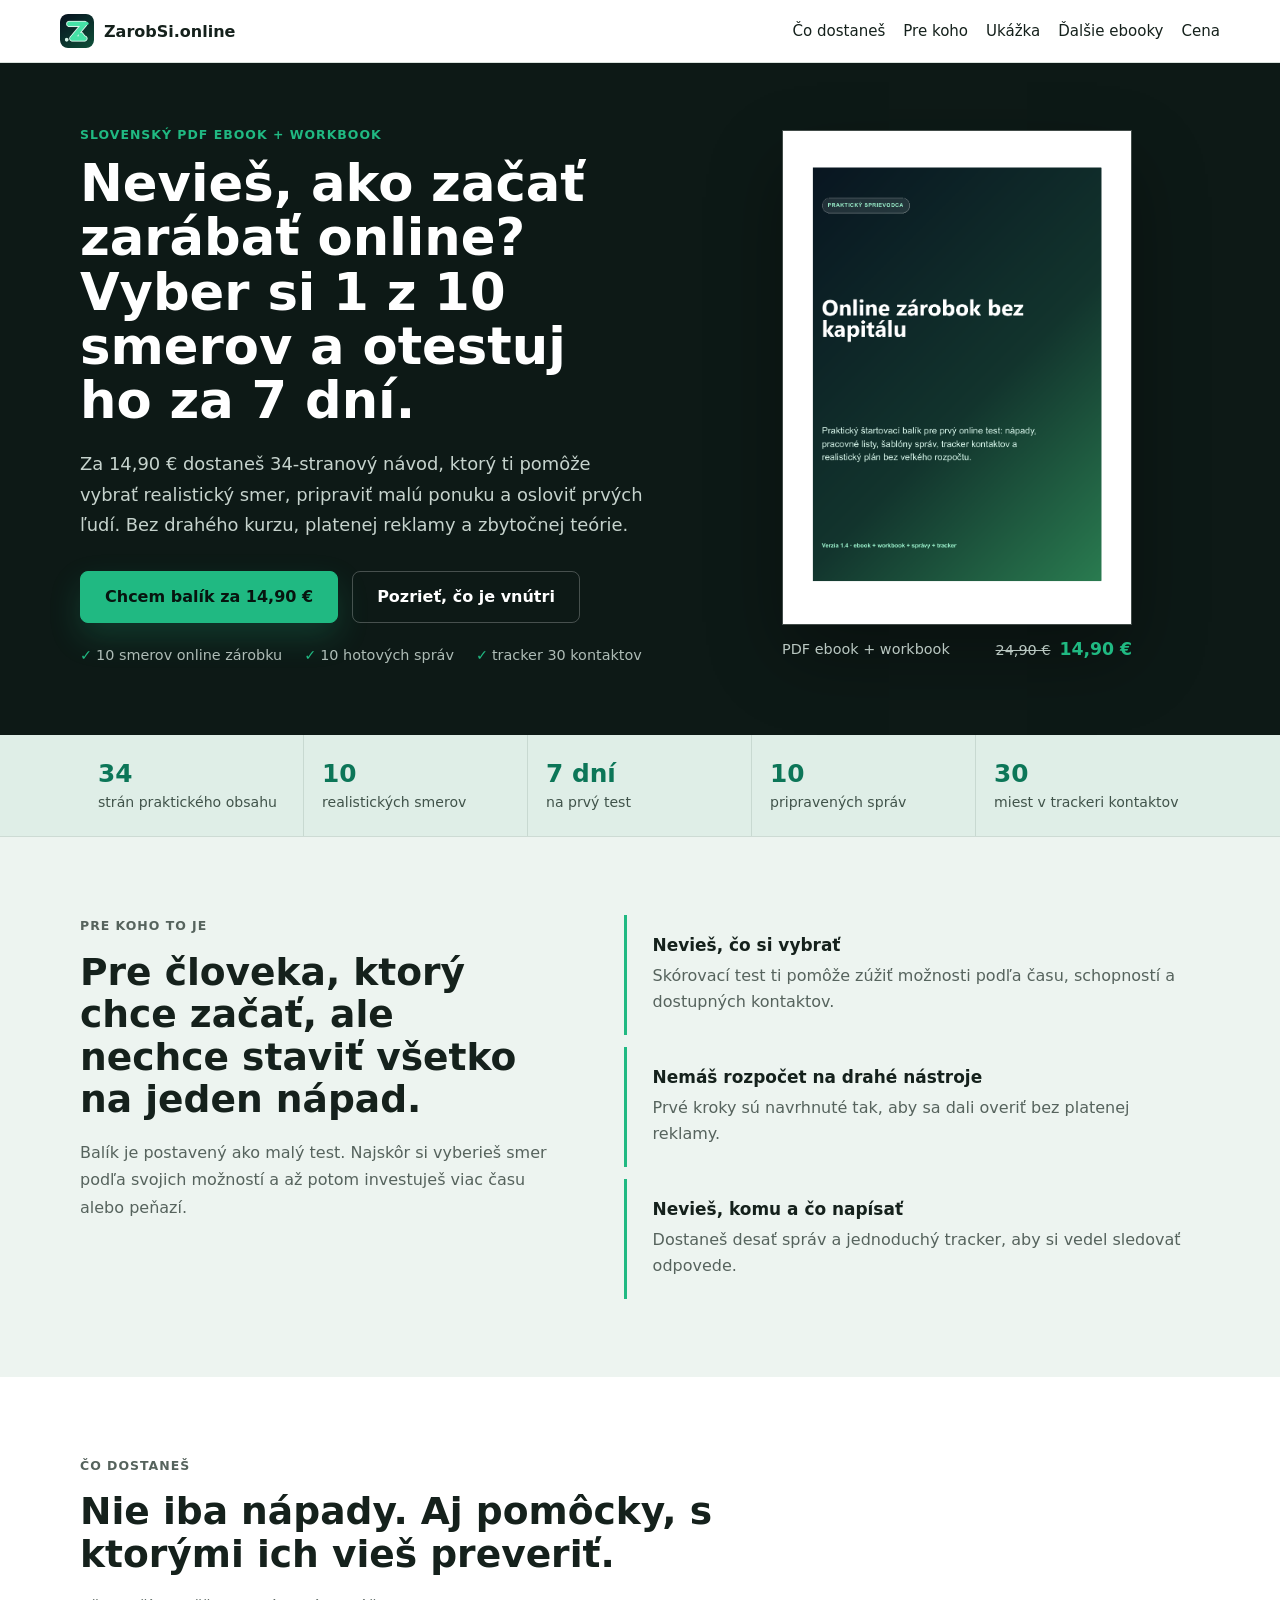
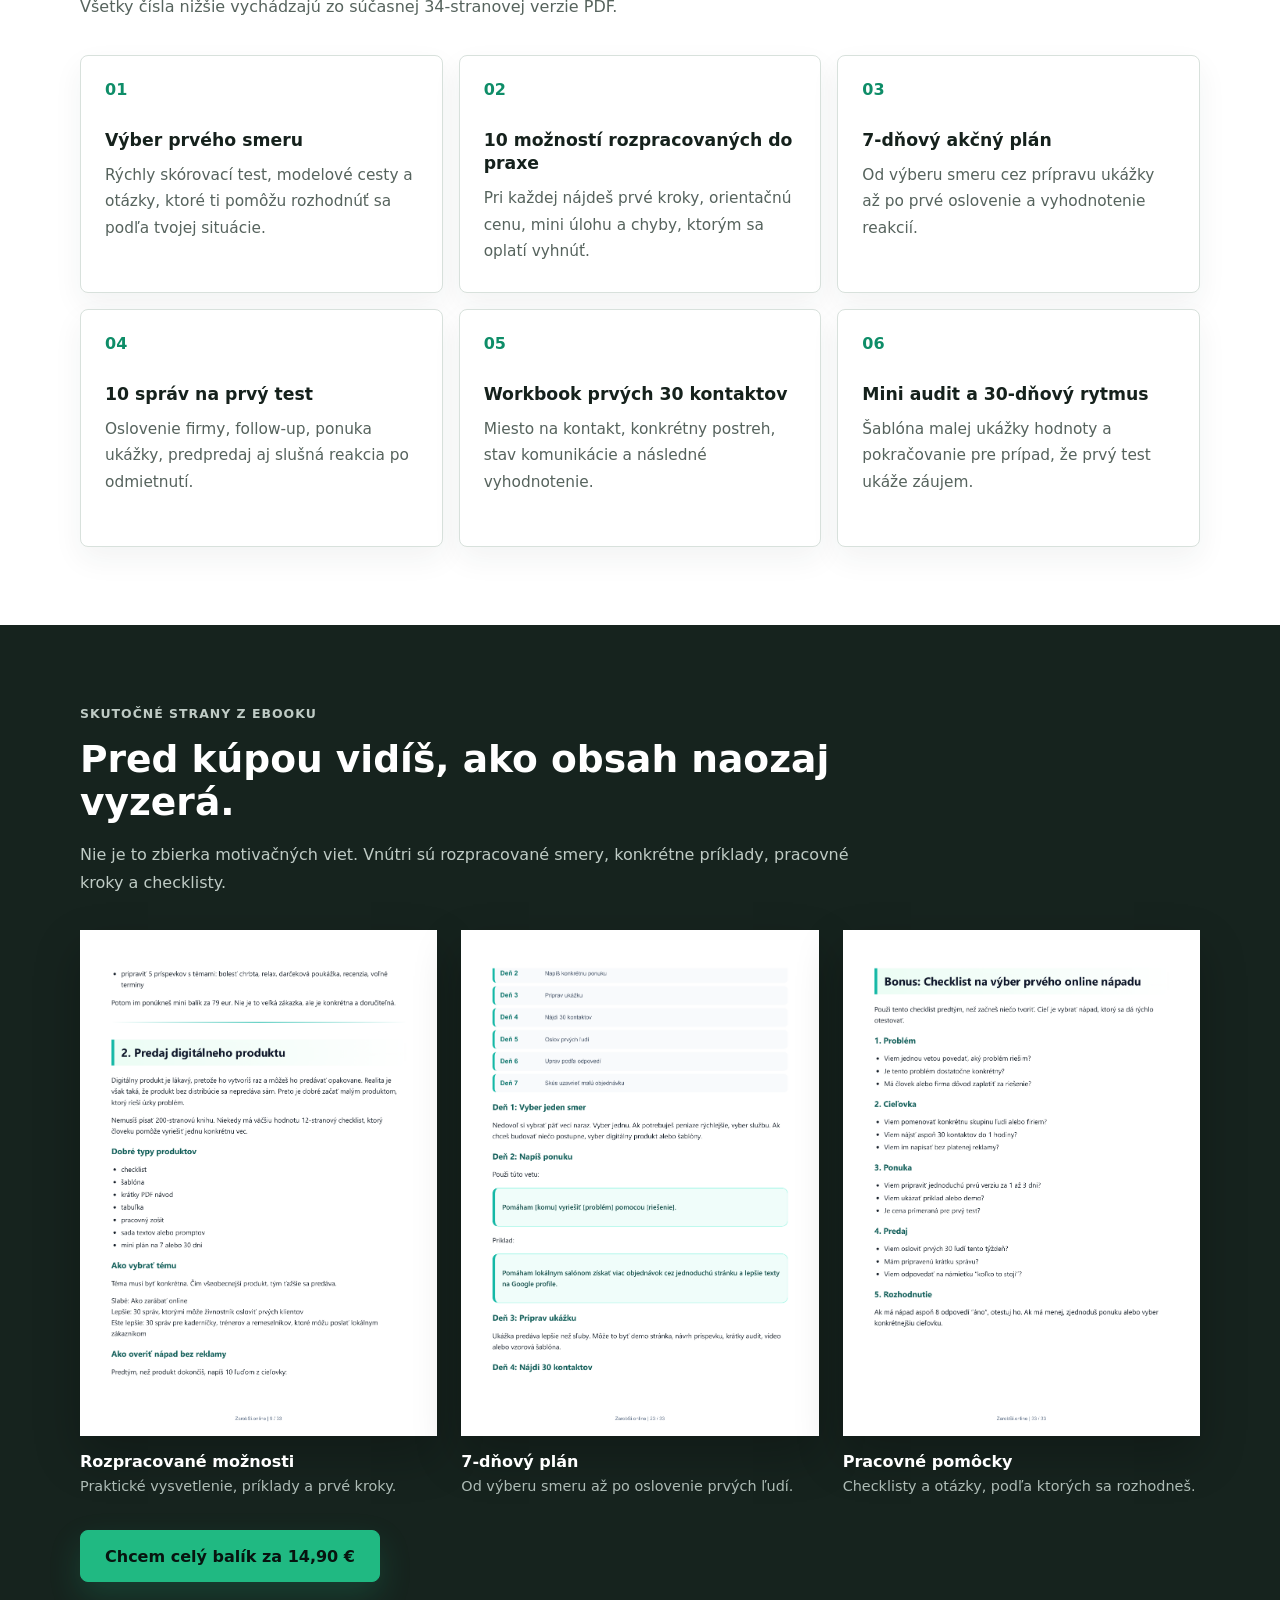
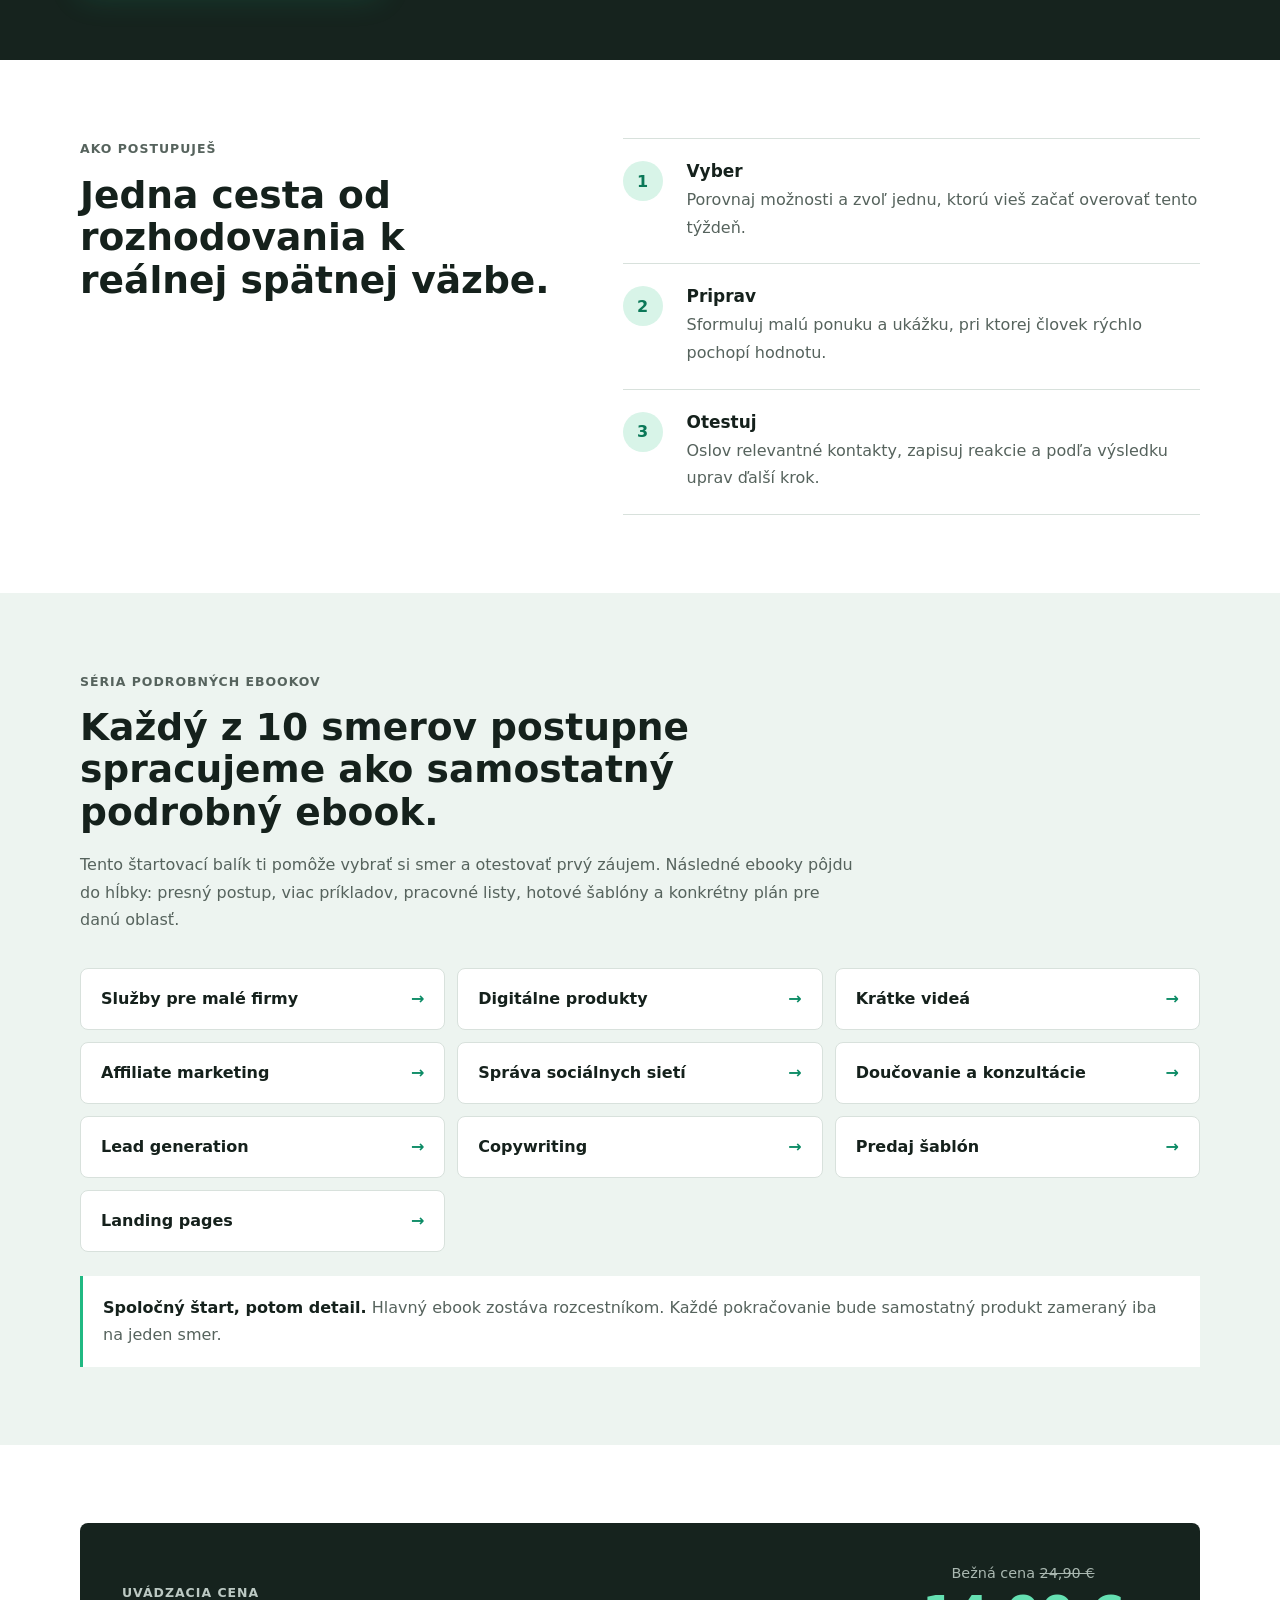
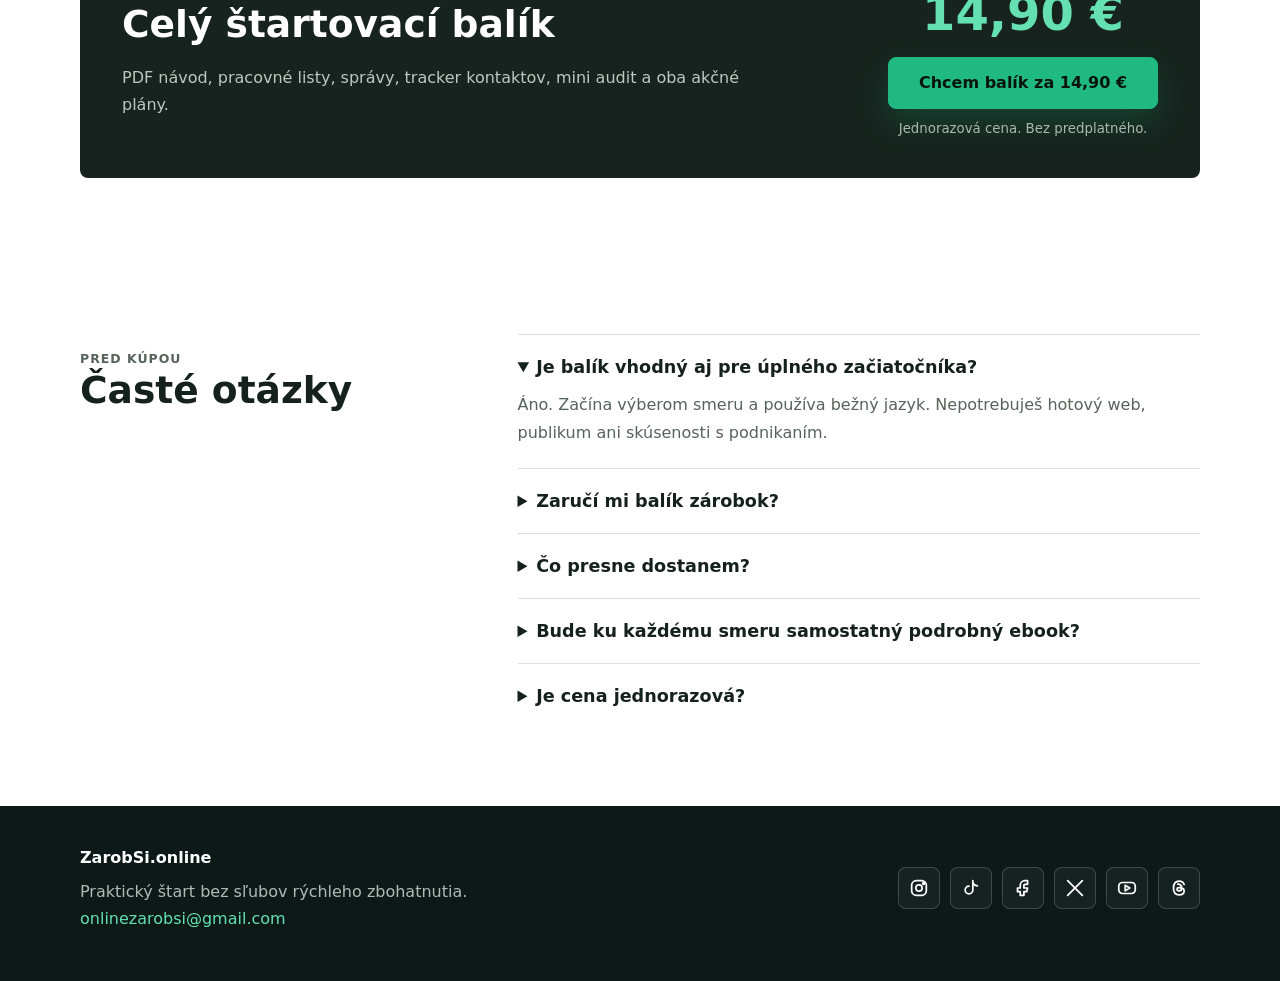
==== commit 6be05d30: "Add detailed ebook series roadmap" ====
--- a/index.html
+++ b/index.html
@@ -17,7 +17,7 @@
     <meta name="twitter:description" content="10 smerov online zárobku, 7-dňový plán, 10 správ a tracker 30 kontaktov v jednom slovenskom PDF balíku.">
     <meta name="twitter:image" content="https://zarobsi.online/assets/ebook-cover-v1.4.png">
     <link rel="icon" href="/zarobsi-icon-clean-tube.png">
-    <link rel="stylesheet" href="styles.css?v=20260714-product-preview2">
+    <link rel="stylesheet" href="styles.css?v=20260714-ebook-series">
     <script type="application/ld+json">
       {
         "@context": "https://schema.org",
@@ -73,6 +73,11 @@
             "@type": "Question",
             "name": "Čo presne dostanem?",
             "acceptedAnswer": { "@type": "Answer", "text": "Dostanete 34-stranový PDF ebook, pracovné listy, 10 šablón správ, tracker 30 kontaktov, mini audit a akčné plány." }
+          },
+          {
+            "@type": "Question",
+            "name": "Bude ku každému smeru samostatný podrobný ebook?",
+            "acceptedAnswer": { "@type": "Answer", "text": "Áno. Každý z 10 smerov plánujeme postupne spracovať ako samostatný podrobný ebook s konkrétnym postupom, príkladmi, pracovnými listami a šablónami." }
           }
         ]
       }
@@ -89,6 +94,7 @@
           <a href="#obsah">Čo dostaneš</a>
           <a href="#pre-koho">Pre koho</a>
           <a href="#ukazka">Ukážka</a>
+          <a href="#pokracovania">Ďalšie ebooky</a>
           <a href="#cena">Cena</a>
         </nav>
       </div>
@@ -230,20 +236,26 @@
         </div>
       </section>
 
-      <section class="section section--soft category-preview">
+      <section class="section section--soft category-preview" id="pokracovania">
         <div class="wrap">
           <div class="section-heading">
-            <p class="eyebrow">Kam sa dá pokračovať</p>
-            <h2>Keď ťa zaujme konkrétny smer, môžeš si o ňom pozrieť viac.</h2>
+            <p class="eyebrow">Séria podrobných ebookov</p>
+            <h2>Každý z 10 smerov postupne spracujeme ako samostatný podrobný ebook.</h2>
+            <p>Tento štartovací balík ti pomôže vybrať si smer a otestovať prvý záujem. Následné ebooky pôjdu do hĺbky: presný postup, viac príkladov, pracovné listy, hotové šablóny a konkrétny plán pre danú oblasť.</p>
           </div>
           <div class="category-links">
-            <a href="kategorie.html#sluzby-pre-male-firmy">Lokálna pomoc</a>
-            <a href="kategorie.html#digitalne-produkty">Malý produkt</a>
-            <a href="kategorie.html#kratke-videa">Krátky obsah</a>
-            <a href="kategorie.html#odporucania">Odporúčania</a>
-            <a href="kategorie.html#socialne-siete">Obsah pre značky</a>
-            <a href="kategorie.html#weby-a-sablony">Mini nástroje</a>
-          </div>
+            <a href="kategorie.html#sluzby-pre-male-firmy">Služby pre malé firmy</a>
+            <a href="kategorie.html#digitalne-produkty">Digitálne produkty</a>
+            <a href="kategorie.html#kratke-videa">Krátke videá</a>
+            <a href="kategorie.html#affiliate-marketing">Affiliate marketing</a>
+            <a href="kategorie.html#socialne-siete">Správa sociálnych sietí</a>
+            <a href="kategorie.html#doučovanie-konzultacie">Doučovanie a konzultácie</a>
+            <a href="kategorie.html#lead-generation">Lead generation</a>
+            <a href="kategorie.html#copywriting">Copywriting</a>
+            <a href="kategorie.html#predaj-sablon">Predaj šablón</a>
+            <a href="kategorie.html#landing-pages">Landing pages</a>
+          </div>
+          <p class="category-series-note"><strong>Spoločný štart, potom detail.</strong> Hlavný ebook zostáva rozcestníkom. Každé pokračovanie bude samostatný produkt zameraný iba na jeden smer.</p>
         </div>
       </section>
 
@@ -281,6 +293,10 @@
             <details>
               <summary>Čo presne dostanem?</summary>
               <p>34-stranový PDF návod s pracovnými časťami, 10 šablónami správ, trackerom 30 kontaktov, mini auditom a 7- aj 30-dňovým plánom.</p>
+            </details>
+            <details>
+              <summary>Bude ku každému smeru samostatný podrobný ebook?</summary>
+              <p>Áno. Každý z 10 smerov plánujeme postupne spracovať ako vlastný podrobný ebook s konkrétnym postupom, príkladmi, pracovnými listami a hotovými šablónami.</p>
             </details>
             <details>
               <summary>Je cena jednorazová?</summary>
--- a/styles.css
+++ b/styles.css
@@ -457,6 +457,17 @@
   margin-top: 18px;
 }
 
+.category-detail .coming-soon {
+  display: inline-flex;
+  margin: 8px 0 0;
+  padding: 7px 10px;
+  border: 1px solid rgba(69, 226, 166, 0.34);
+  border-radius: 6px;
+  color: var(--accent);
+  font-size: 0.82rem;
+  font-weight: 700;
+}
+
 footer {
   display: flex;
   align-items: center;
@@ -991,6 +1002,18 @@
   content: "→";
 }
 
+.home .category-series-note {
+  margin: 24px 0 0;
+  padding: 18px 20px;
+  border-left: 3px solid var(--home-accent);
+  background: #ffffff;
+  color: var(--home-muted);
+}
+
+.home .category-series-note strong {
+  color: var(--home-ink);
+}
+
 .home .price-box {
   display: grid;
   grid-template-columns: 1fr auto;
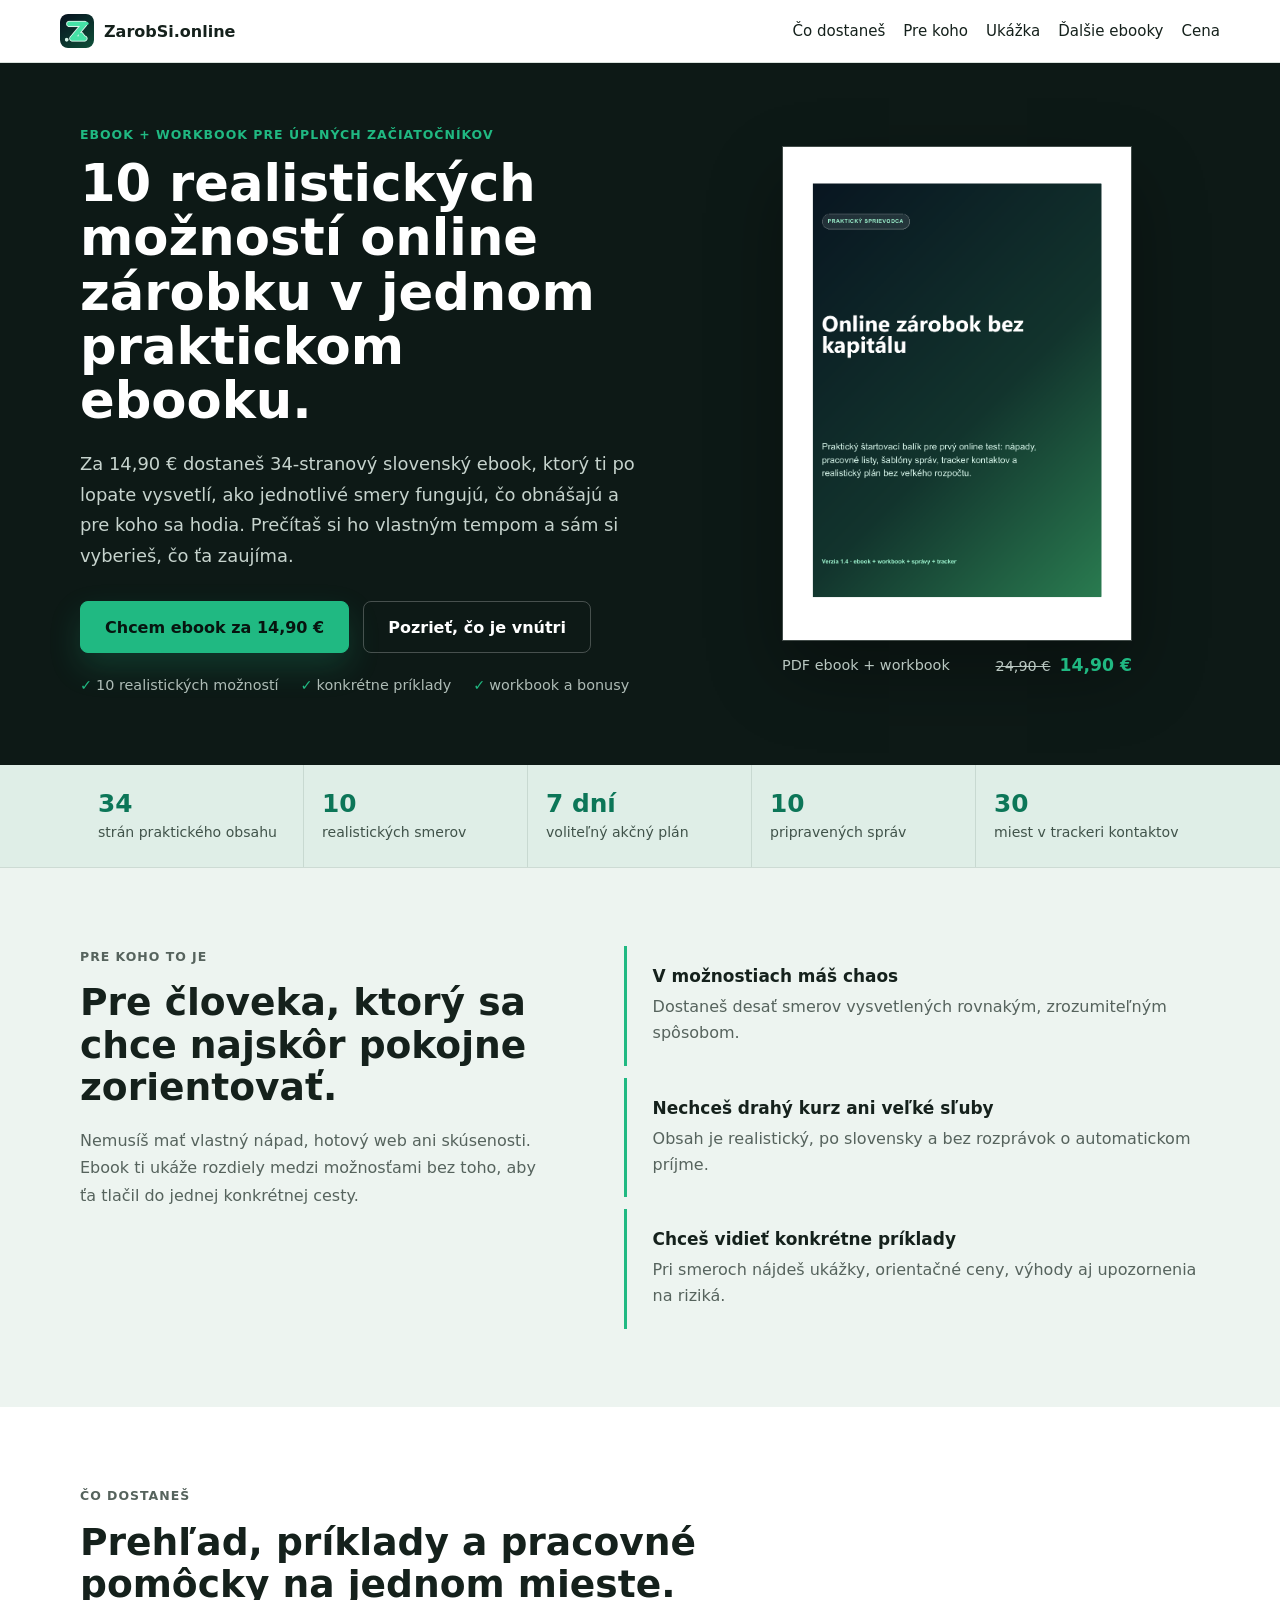
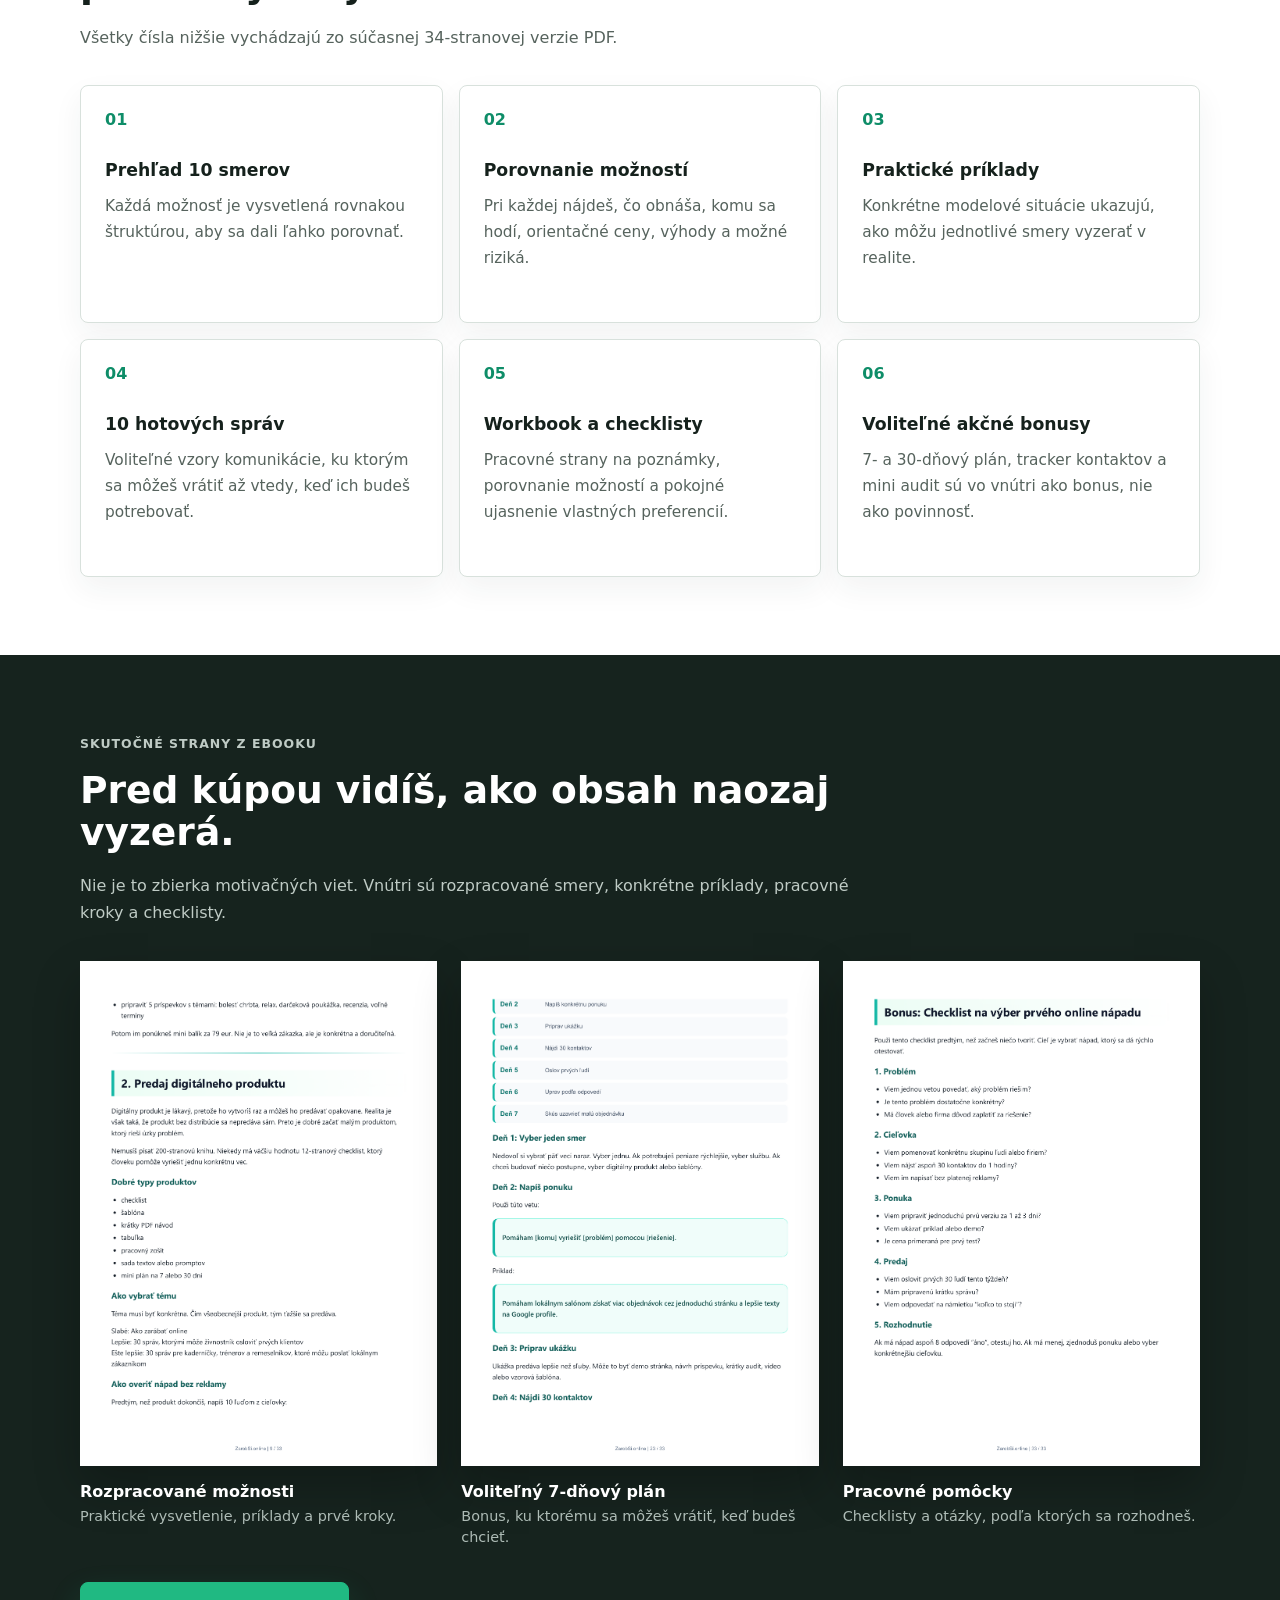
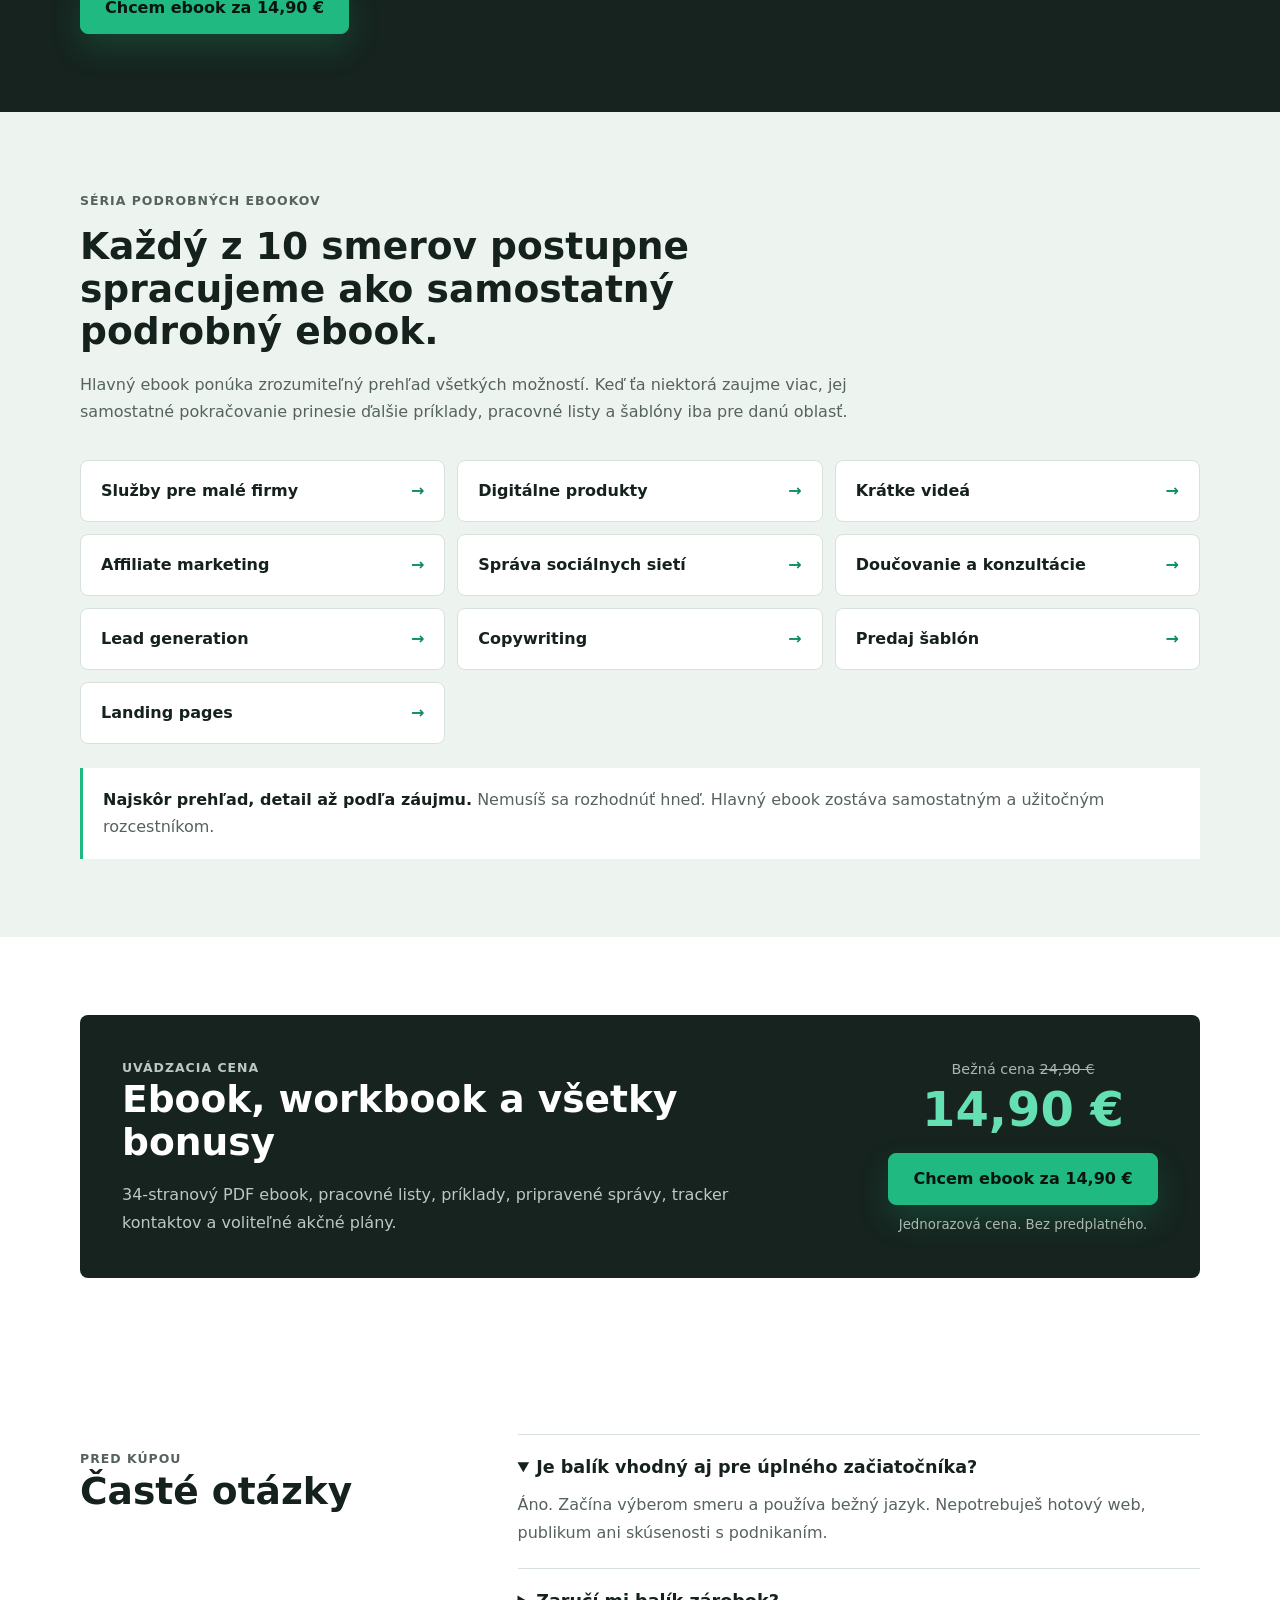
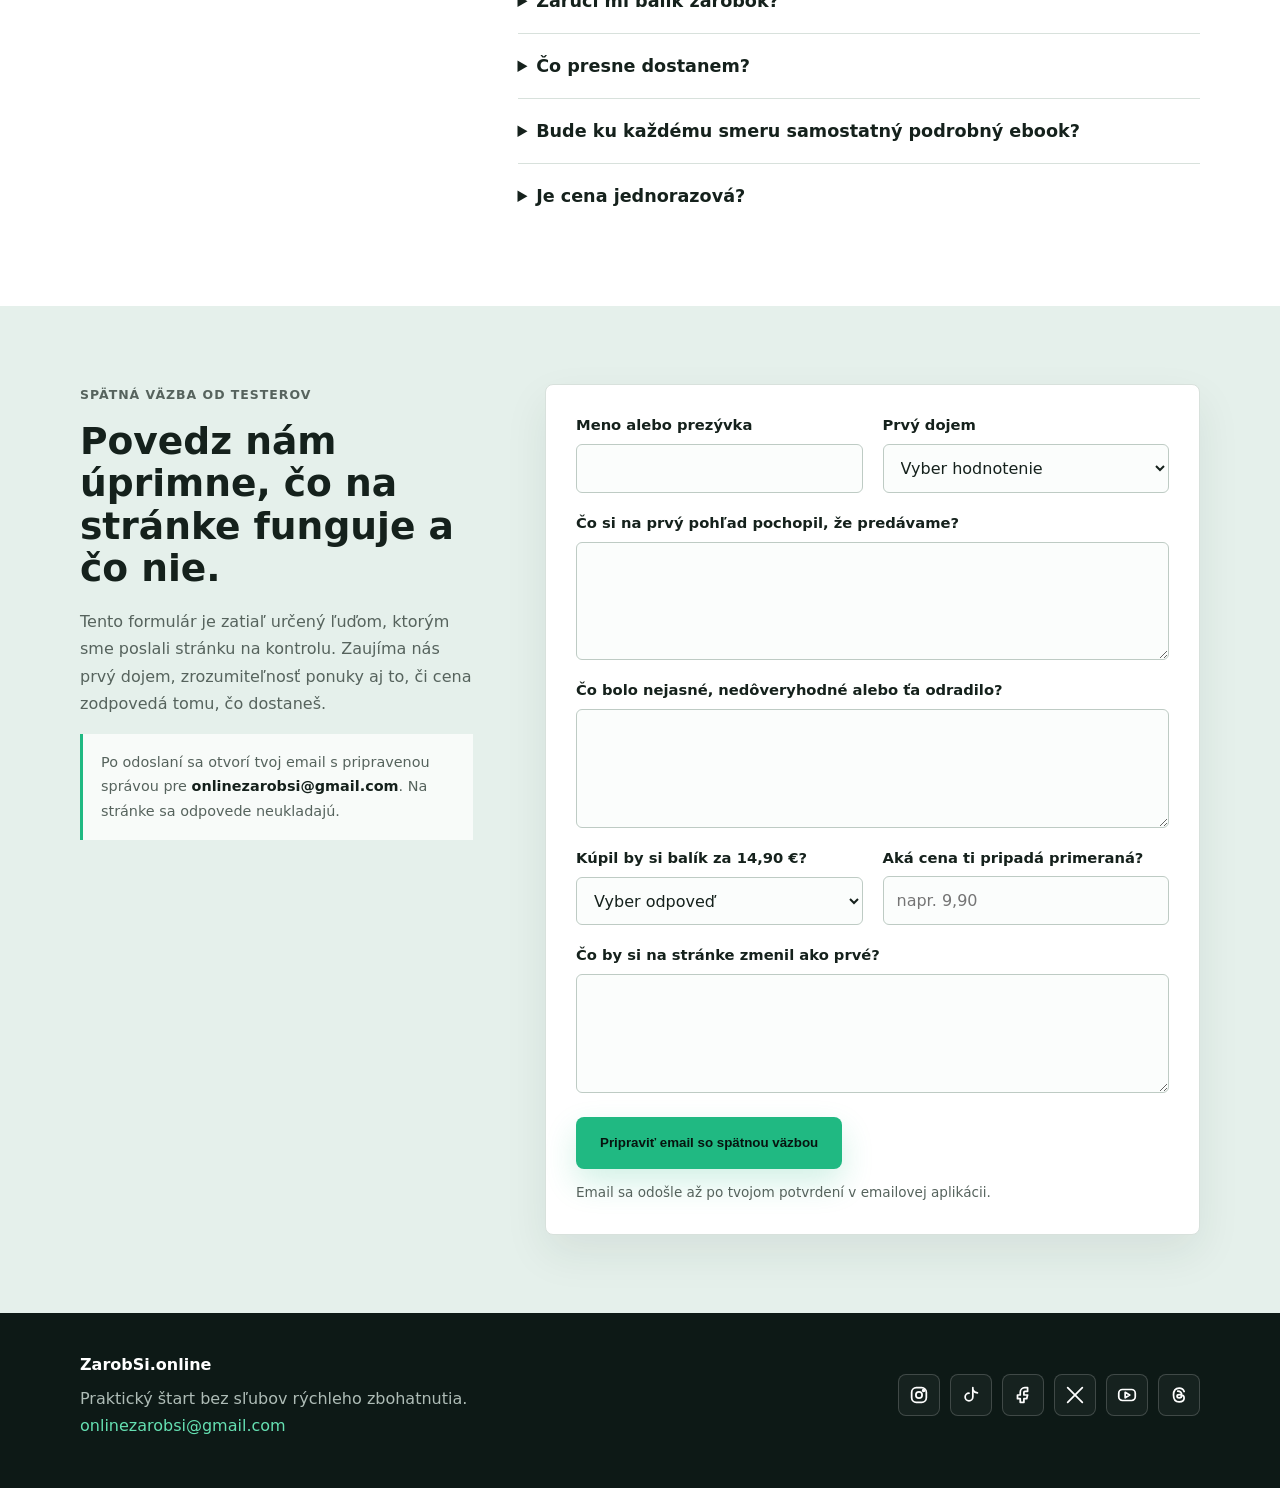
==== commit ba8f11d4: "Soften ebook pitch and add tester feedback form" ====
--- a/index.html
+++ b/index.html
@@ -3,21 +3,21 @@
   <head>
     <meta charset="utf-8">
     <meta name="viewport" content="width=device-width, initial-scale=1">
-    <title>Ako začať zarábať online: 10 smerov pre začiatočníkov | ZarobSi.online</title>
-    <meta name="description" content="34-stranový slovenský PDF ebook a workbook: 10 realistických smerov online zárobku, 7-dňový plán, hotové správy a tracker prvých 30 kontaktov.">
+    <title>10 možností online zárobku pre začiatočníkov | ZarobSi.online</title>
+    <meta name="description" content="34-stranový slovenský PDF ebook a workbook, ktorý zrozumiteľne porovnáva 10 realistických možností online zárobku a ukazuje konkrétne príklady.">
     <meta name="robots" content="index, follow, max-snippet:-1, max-image-preview:large, max-video-preview:-1">
     <link rel="canonical" href="https://zarobsi.online/">
-    <meta property="og:title" content="Ako začať zarábať online | ZarobSi.online">
-    <meta property="og:description" content="Slovenský PDF ebook a workbook s 10 smermi online zárobku, hotovými správami a plánom prvého testu.">
+    <meta property="og:title" content="10 možností online zárobku v jednom ebooku | ZarobSi.online">
+    <meta property="og:description" content="Zrozumiteľný slovenský prehľad možností, príkladov a pracovných pomôcok pre úplných začiatočníkov.">
     <meta property="og:type" content="product">
     <meta property="og:url" content="https://zarobsi.online/">
     <meta property="og:image" content="https://zarobsi.online/assets/ebook-cover-v1.4.png">
     <meta name="twitter:card" content="summary_large_image">
-    <meta name="twitter:title" content="Ako začať zarábať online | ZarobSi.online">
-    <meta name="twitter:description" content="10 smerov online zárobku, 7-dňový plán, 10 správ a tracker 30 kontaktov v jednom slovenskom PDF balíku.">
+    <meta name="twitter:title" content="10 možností online zárobku | ZarobSi.online">
+    <meta name="twitter:description" content="34-stranový slovenský ebook s realistickými možnosťami, príkladmi a pracovnými pomôckami.">
     <meta name="twitter:image" content="https://zarobsi.online/assets/ebook-cover-v1.4.png">
     <link rel="icon" href="/zarobsi-icon-clean-tube.png">
-    <link rel="stylesheet" href="styles.css?v=20260714-ebook-series">
+    <link rel="stylesheet" href="styles.css?v=20260714-feedback-form">
     <script type="application/ld+json">
       {
         "@context": "https://schema.org",
@@ -41,7 +41,7 @@
         "@context": "https://schema.org",
         "@type": "Product",
         "name": "Jednoduchý online štart",
-        "description": "34-stranový PDF ebook a workbook s 10 realistickými smermi online zárobku, 7-dňovým plánom, 10 šablónami správ a trackerom 30 kontaktov.",
+        "description": "34-stranový PDF ebook a workbook, ktorý zrozumiteľne porovnáva 10 realistických možností online zárobku a obsahuje praktické príklady, pracovné listy a voliteľné akčné pomôcky.",
         "brand": { "@type": "Brand", "name": "ZarobSi.online" },
         "image": "https://zarobsi.online/assets/ebook-cover-v1.4.png",
         "category": "Digitálny produkt, ebook, online podnikanie",
@@ -67,7 +67,7 @@
           {
             "@type": "Question",
             "name": "Zaručí mi balík zárobok?",
-            "acceptedAnswer": { "@type": "Answer", "text": "Nie. Balík nesľubuje automatický ani garantovaný zárobok. Pomôže pripraviť a vyhodnotiť prvý reálny test." }
+            "acceptedAnswer": { "@type": "Answer", "text": "Nie. Ebook nesľubuje automatický ani garantovaný zárobok. Ponúka zrozumiteľný prehľad možností, realistické príklady a pracovné pomôcky." }
           },
           {
             "@type": "Question",
@@ -104,17 +104,17 @@
       <section class="hero" id="top">
         <div class="wrap hero-grid">
           <div class="hero-copy">
-            <p class="eyebrow">Slovenský PDF ebook + workbook</p>
-            <h1>Nevieš, ako začať zarábať online? Vyber si 1 z 10 smerov a otestuj ho za 7 dní.</h1>
-            <p class="lead">Za 14,90 € dostaneš 34-stranový návod, ktorý ti pomôže vybrať realistický smer, pripraviť malú ponuku a osloviť prvých ľudí. Bez drahého kurzu, platenej reklamy a zbytočnej teórie.</p>
+            <p class="eyebrow">Ebook + workbook pre úplných začiatočníkov</p>
+            <h1>10 realistických možností online zárobku v jednom praktickom ebooku.</h1>
+            <p class="lead">Za 14,90 € dostaneš 34-stranový slovenský ebook, ktorý ti po lopate vysvetlí, ako jednotlivé smery fungujú, čo obnášajú a pre koho sa hodia. Prečítaš si ho vlastným tempom a sám si vyberieš, čo ťa zaujíma.</p>
             <div class="hero__actions">
-              <a class="button" href="mailto:onlinezarobsi@gmail.com?subject=M%C3%A1m%20z%C3%A1ujem%20o%20bal%C3%ADk%20Jednoduch%C3%BD%20online%20%C5%A1tart">Chcem balík za 14,90 €</a>
+              <a class="button" href="mailto:onlinezarobsi@gmail.com?subject=M%C3%A1m%20z%C3%A1ujem%20o%20bal%C3%ADk%20Jednoduch%C3%BD%20online%20%C5%A1tart">Chcem ebook za 14,90 €</a>
               <a class="button button--ghost" href="#obsah">Pozrieť, čo je vnútri</a>
             </div>
             <ul class="quiet-trust" aria-label="Základné informácie">
-              <li>10 smerov online zárobku</li>
-              <li>10 hotových správ</li>
-              <li>tracker 30 kontaktov</li>
+              <li>10 realistických možností</li>
+              <li>konkrétne príklady</li>
+              <li>workbook a bonusy</li>
             </ul>
           </div>
 
@@ -132,7 +132,7 @@
         <div class="wrap value-grid">
           <div><strong>34</strong><span>strán praktického obsahu</span></div>
           <div><strong>10</strong><span>realistických smerov</span></div>
-          <div><strong>7 dní</strong><span>na prvý test</span></div>
+          <div><strong>7 dní</strong><span>voliteľný akčný plán</span></div>
           <div><strong>10</strong><span>pripravených správ</span></div>
           <div><strong>30</strong><span>miest v trackeri kontaktov</span></div>
         </div>
@@ -142,13 +142,13 @@
         <div class="wrap simple-fit">
           <div>
             <p class="eyebrow">Pre koho to je</p>
-            <h2>Pre človeka, ktorý chce začať, ale nechce staviť všetko na jeden nápad.</h2>
-            <p>Balík je postavený ako malý test. Najskôr si vyberieš smer podľa svojich možností a až potom investuješ viac času alebo peňazí.</p>
+            <h2>Pre človeka, ktorý sa chce najskôr pokojne zorientovať.</h2>
+            <p>Nemusíš mať vlastný nápad, hotový web ani skúsenosti. Ebook ti ukáže rozdiely medzi možnosťami bez toho, aby ťa tlačil do jednej konkrétnej cesty.</p>
           </div>
           <div class="fit-list">
-            <div><strong>Nevieš, čo si vybrať</strong><span>Skórovací test ti pomôže zúžiť možnosti podľa času, schopností a dostupných kontaktov.</span></div>
-            <div><strong>Nemáš rozpočet na drahé nástroje</strong><span>Prvé kroky sú navrhnuté tak, aby sa dali overiť bez platenej reklamy.</span></div>
-            <div><strong>Nevieš, komu a čo napísať</strong><span>Dostaneš desať správ a jednoduchý tracker, aby si vedel sledovať odpovede.</span></div>
+            <div><strong>V možnostiach máš chaos</strong><span>Dostaneš desať smerov vysvetlených rovnakým, zrozumiteľným spôsobom.</span></div>
+            <div><strong>Nechceš drahý kurz ani veľké sľuby</strong><span>Obsah je realistický, po slovensky a bez rozprávok o automatickom príjme.</span></div>
+            <div><strong>Chceš vidieť konkrétne príklady</strong><span>Pri smeroch nájdeš ukážky, orientačné ceny, výhody aj upozornenia na riziká.</span></div>
           </div>
         </div>
       </section>
@@ -157,39 +157,39 @@
         <div class="wrap">
           <div class="section-heading">
             <p class="eyebrow">Čo dostaneš</p>
-            <h2>Nie iba nápady. Aj pomôcky, s ktorými ich vieš preveriť.</h2>
+            <h2>Prehľad, príklady a pracovné pomôcky na jednom mieste.</h2>
             <p>Všetky čísla nižšie vychádzajú zo súčasnej 34-stranovej verzie PDF.</p>
           </div>
           <div class="deliverables">
             <article>
               <span>01</span>
-              <h3>Výber prvého smeru</h3>
-              <p>Rýchly skórovací test, modelové cesty a otázky, ktoré ti pomôžu rozhodnúť sa podľa tvojej situácie.</p>
+              <h3>Prehľad 10 smerov</h3>
+              <p>Každá možnosť je vysvetlená rovnakou štruktúrou, aby sa dali ľahko porovnať.</p>
             </article>
             <article>
               <span>02</span>
-              <h3>10 možností rozpracovaných do praxe</h3>
-              <p>Pri každej nájdeš prvé kroky, orientačnú cenu, mini úlohu a chyby, ktorým sa oplatí vyhnúť.</p>
+              <h3>Porovnanie možností</h3>
+              <p>Pri každej nájdeš, čo obnáša, komu sa hodí, orientačné ceny, výhody a možné riziká.</p>
             </article>
             <article>
               <span>03</span>
-              <h3>7-dňový akčný plán</h3>
-              <p>Od výberu smeru cez prípravu ukážky až po prvé oslovenie a vyhodnotenie reakcií.</p>
+              <h3>Praktické príklady</h3>
+              <p>Konkrétne modelové situácie ukazujú, ako môžu jednotlivé smery vyzerať v realite.</p>
             </article>
             <article>
               <span>04</span>
-              <h3>10 správ na prvý test</h3>
-              <p>Oslovenie firmy, follow-up, ponuka ukážky, predpredaj aj slušná reakcia po odmietnutí.</p>
+              <h3>10 hotových správ</h3>
+              <p>Voliteľné vzory komunikácie, ku ktorým sa môžeš vrátiť až vtedy, keď ich budeš potrebovať.</p>
             </article>
             <article>
               <span>05</span>
-              <h3>Workbook prvých 30 kontaktov</h3>
-              <p>Miesto na kontakt, konkrétny postreh, stav komunikácie a následné vyhodnotenie.</p>
+              <h3>Workbook a checklisty</h3>
+              <p>Pracovné strany na poznámky, porovnanie možností a pokojné ujasnenie vlastných preferencií.</p>
             </article>
             <article>
               <span>06</span>
-              <h3>Mini audit a 30-dňový rytmus</h3>
-              <p>Šablóna malej ukážky hodnoty a pokračovanie pre prípad, že prvý test ukáže záujem.</p>
+              <h3>Voliteľné akčné bonusy</h3>
+              <p>7- a 30-dňový plán, tracker kontaktov a mini audit sú vo vnútri ako bonus, nie ako povinnosť.</p>
             </article>
           </div>
         </div>
@@ -209,7 +209,7 @@
             </figure>
             <figure>
               <img src="/assets/ebook-preview-plan.png" alt="Ukážka sedemdňového akčného plánu" width="907" height="1287" loading="lazy">
-              <figcaption><strong>7-dňový plán</strong><span>Od výberu smeru až po oslovenie prvých ľudí.</span></figcaption>
+              <figcaption><strong>Voliteľný 7-dňový plán</strong><span>Bonus, ku ktorému sa môžeš vrátiť, keď budeš chcieť.</span></figcaption>
             </figure>
             <figure>
               <img src="/assets/ebook-preview-checklist.png" alt="Ukážka checklistu na výber prvého online nápadu" width="907" height="1287" loading="lazy">
@@ -217,22 +217,8 @@
             </figure>
           </div>
           <div class="preview-cta">
-            <a class="button" href="mailto:onlinezarobsi@gmail.com?subject=M%C3%A1m%20z%C3%A1ujem%20o%20bal%C3%ADk%20Jednoduch%C3%BD%20online%20%C5%A1tart">Chcem celý balík za 14,90 €</a>
-          </div>
-        </div>
-      </section>
-
-      <section class="section">
-        <div class="wrap process-layout">
-          <div class="section-heading">
-            <p class="eyebrow">Ako postupuješ</p>
-            <h2>Jedna cesta od rozhodovania k reálnej spätnej väzbe.</h2>
-          </div>
-          <ol class="process-list">
-            <li><span>1</span><div><strong>Vyber</strong><p>Porovnaj možnosti a zvoľ jednu, ktorú vieš začať overovať tento týždeň.</p></div></li>
-            <li><span>2</span><div><strong>Priprav</strong><p>Sformuluj malú ponuku a ukážku, pri ktorej človek rýchlo pochopí hodnotu.</p></div></li>
-            <li><span>3</span><div><strong>Otestuj</strong><p>Oslov relevantné kontakty, zapisuj reakcie a podľa výsledku uprav ďalší krok.</p></div></li>
-          </ol>
+            <a class="button" href="mailto:onlinezarobsi@gmail.com?subject=M%C3%A1m%20z%C3%A1ujem%20o%20bal%C3%ADk%20Jednoduch%C3%BD%20online%20%C5%A1tart">Chcem ebook za 14,90 €</a>
+          </div>
         </div>
       </section>
 
@@ -241,7 +227,7 @@
           <div class="section-heading">
             <p class="eyebrow">Séria podrobných ebookov</p>
             <h2>Každý z 10 smerov postupne spracujeme ako samostatný podrobný ebook.</h2>
-            <p>Tento štartovací balík ti pomôže vybrať si smer a otestovať prvý záujem. Následné ebooky pôjdu do hĺbky: presný postup, viac príkladov, pracovné listy, hotové šablóny a konkrétny plán pre danú oblasť.</p>
+            <p>Hlavný ebook ponúka zrozumiteľný prehľad všetkých možností. Keď ťa niektorá zaujme viac, jej samostatné pokračovanie prinesie ďalšie príklady, pracovné listy a šablóny iba pre danú oblasť.</p>
           </div>
           <div class="category-links">
             <a href="kategorie.html#sluzby-pre-male-firmy">Služby pre malé firmy</a>
@@ -255,7 +241,7 @@
             <a href="kategorie.html#predaj-sablon">Predaj šablón</a>
             <a href="kategorie.html#landing-pages">Landing pages</a>
           </div>
-          <p class="category-series-note"><strong>Spoločný štart, potom detail.</strong> Hlavný ebook zostáva rozcestníkom. Každé pokračovanie bude samostatný produkt zameraný iba na jeden smer.</p>
+          <p class="category-series-note"><strong>Najskôr prehľad, detail až podľa záujmu.</strong> Nemusíš sa rozhodnúť hneď. Hlavný ebook zostáva samostatným a užitočným rozcestníkom.</p>
         </div>
       </section>
 
@@ -263,13 +249,13 @@
         <div class="wrap price-box">
           <div>
             <p class="eyebrow">Uvádzacia cena</p>
-            <h2>Celý štartovací balík</h2>
-            <p>PDF návod, pracovné listy, správy, tracker kontaktov, mini audit a oba akčné plány.</p>
+            <h2>Ebook, workbook a všetky bonusy</h2>
+            <p>34-stranový PDF ebook, pracovné listy, príklady, pripravené správy, tracker kontaktov a voliteľné akčné plány.</p>
           </div>
           <div class="price-buy">
             <span class="regular-price">Bežná cena <s>24,90 €</s></span>
             <strong>14,90 €</strong>
-            <a class="button" href="mailto:onlinezarobsi@gmail.com?subject=M%C3%A1m%20z%C3%A1ujem%20o%20bal%C3%ADk%20za%2014%2C90%20EUR">Chcem balík za 14,90 €</a>
+            <a class="button" href="mailto:onlinezarobsi@gmail.com?subject=M%C3%A1m%20z%C3%A1ujem%20o%20bal%C3%ADk%20za%2014%2C90%20EUR">Chcem ebook za 14,90 €</a>
             <small>Jednorazová cena. Bez predplatného.</small>
           </div>
         </div>
@@ -288,7 +274,7 @@
             </details>
             <details>
               <summary>Zaručí mi balík zárobok?</summary>
-              <p>Nie. Žiadny poctivý návod to zaručiť nevie. Balík ti pomôže spraviť prvý test, získať spätnú väzbu a rozhodnúť sa podľa reality.</p>
+              <p>Nie. Žiadny poctivý ebook to zaručiť nevie. Dostaneš realistický prehľad možností, konkrétne príklady a pomôcky bez sľubov rýchleho zbohatnutia.</p>
             </details>
             <details>
               <summary>Čo presne dostanem?</summary>
@@ -303,6 +289,71 @@
               <p>Áno. Za balík zaplatíš raz, nejde o predplatné.</p>
             </details>
           </div>
+        </div>
+      </section>
+
+      <section class="section feedback-section" id="spatna-vazba">
+        <div class="wrap feedback-layout">
+          <div class="feedback-copy">
+            <p class="eyebrow">Spätná väzba od testerov</p>
+            <h2>Povedz nám úprimne, čo na stránke funguje a čo nie.</h2>
+            <p>Tento formulár je zatiaľ určený ľuďom, ktorým sme poslali stránku na kontrolu. Zaujíma nás prvý dojem, zrozumiteľnosť ponuky aj to, či cena zodpovedá tomu, čo dostaneš.</p>
+            <p class="feedback-email-note">Po odoslaní sa otvorí tvoj email s pripravenou správou pre <strong>onlinezarobsi@gmail.com</strong>. Na stránke sa odpovede neukladajú.</p>
+          </div>
+
+          <form class="feedback-form" id="feedback-form" action="mailto:onlinezarobsi@gmail.com" method="post" enctype="text/plain">
+            <div class="feedback-fields">
+              <label class="form-field">
+                <span>Meno alebo prezývka</span>
+                <input type="text" name="name" autocomplete="name" required>
+              </label>
+
+              <label class="form-field">
+                <span>Prvý dojem</span>
+                <select name="first_impression" required>
+                  <option value="">Vyber hodnotenie</option>
+                  <option value="5 - veľmi dobrý">5 - veľmi dobrý</option>
+                  <option value="4 - dobrý">4 - dobrý</option>
+                  <option value="3 - priemerný">3 - priemerný</option>
+                  <option value="2 - slabý">2 - slabý</option>
+                  <option value="1 - veľmi slabý">1 - veľmi slabý</option>
+                </select>
+              </label>
+
+              <label class="form-field form-field--full">
+                <span>Čo si na prvý pohľad pochopil, že predávame?</span>
+                <textarea name="what_is_sold" rows="4" required></textarea>
+              </label>
+
+              <label class="form-field form-field--full">
+                <span>Čo bolo nejasné, nedôveryhodné alebo ťa odradilo?</span>
+                <textarea name="what_is_unclear" rows="4" required></textarea>
+              </label>
+
+              <label class="form-field">
+                <span>Kúpil by si balík za 14,90 €?</span>
+                <select name="buy_intent" required>
+                  <option value="">Vyber odpoveď</option>
+                  <option value="Áno">Áno</option>
+                  <option value="Možno">Možno</option>
+                  <option value="Nie">Nie</option>
+                </select>
+              </label>
+
+              <label class="form-field">
+                <span>Aká cena ti pripadá primeraná?</span>
+                <input type="number" name="fair_price" min="0" step="0.50" inputmode="decimal" placeholder="napr. 9,90">
+              </label>
+
+              <label class="form-field form-field--full">
+                <span>Čo by si na stránke zmenil ako prvé?</span>
+                <textarea name="first_change" rows="4"></textarea>
+              </label>
+            </div>
+
+            <button class="button" type="submit">Pripraviť email so spätnou väzbou</button>
+            <p class="form-note">Email sa odošle až po tvojom potvrdení v emailovej aplikácii.</p>
+          </form>
         </div>
       </section>
     </main>
@@ -322,5 +373,31 @@
         <a href="https://www.threads.net/@zarobsi.online" target="_blank" rel="noreferrer" aria-label="Threads ZarobSi.online"><svg viewBox="0 0 24 24" aria-hidden="true"><path d="M17.6 8.2c-.8-2.4-2.7-3.7-5.4-3.7-4 0-6.2 2.9-6.2 7.5s2.4 7.5 6.2 7.5c3.1 0 5.4-1.7 5.4-4.2 0-2.3-1.8-3.6-5.3-3.6-1.5 0-2.4.6-2.4 1.6 0 1.1.9 1.8 2.3 1.8 1.7 0 2.8-.9 2.8-2.9 0-2.9-1.7-4.4-4.3-4.4"></path></svg></a>
       </nav>
     </footer>
+
+    <script>
+      (() => {
+        const form = document.querySelector("#feedback-form");
+        if (!form) return;
+
+        form.addEventListener("submit", (event) => {
+          event.preventDefault();
+          const data = new FormData(form);
+          const value = (name) => String(data.get(name) || "Neuvedené").trim() || "Neuvedené";
+          const name = value("name");
+          const subject = `Spätná väzba k ZarobSi.online - ${name}`;
+          const body = [
+            `Meno alebo prezývka: ${name}`,
+            `Prvý dojem: ${value("first_impression")}`,
+            `Čo som pochopil, že stránka predáva:\n${value("what_is_sold")}`,
+            `Čo bolo nejasné alebo ma odradilo:\n${value("what_is_unclear")}`,
+            `Kúpil by som za 14,90 €: ${value("buy_intent")}`,
+            `Primeraná cena: ${value("fair_price")} €`,
+            `Čo by som zmenil ako prvé:\n${value("first_change")}`
+          ].join("\n\n");
+
+          window.location.href = `mailto:onlinezarobsi@gmail.com?subject=${encodeURIComponent(subject)}&body=${encodeURIComponent(body)}`;
+        });
+      })();
+    </script>
   </body>
 </html>
--- a/styles.css
+++ b/styles.css
@@ -1073,6 +1073,102 @@
   color: var(--home-ink);
 }
 
+.home .feedback-section {
+  background: #e5f0eb;
+}
+
+.home .feedback-layout {
+  display: grid;
+  grid-template-columns: minmax(0, 0.75fr) minmax(0, 1.25fr);
+  gap: 72px;
+  align-items: start;
+}
+
+.home .feedback-copy p {
+  max-width: 500px;
+}
+
+.home .feedback-email-note {
+  padding: 16px 18px;
+  border-left: 3px solid var(--home-accent);
+  background: rgba(255, 255, 255, 0.72);
+  font-size: 0.9rem;
+}
+
+.home .feedback-email-note strong {
+  color: var(--home-ink);
+}
+
+.home .feedback-form {
+  padding: 30px;
+  border: 1px solid var(--home-line);
+  border-radius: 8px;
+  background: #ffffff;
+  box-shadow: 0 18px 44px rgba(24, 52, 40, 0.08);
+}
+
+.home .feedback-fields {
+  display: grid;
+  grid-template-columns: repeat(2, minmax(0, 1fr));
+  gap: 20px;
+  margin-bottom: 24px;
+}
+
+.home .form-field {
+  display: grid;
+  gap: 8px;
+  min-width: 0;
+}
+
+.home .form-field--full {
+  grid-column: 1 / -1;
+}
+
+.home .form-field > span {
+  color: var(--home-ink);
+  font-size: 0.92rem;
+  font-weight: 680;
+  line-height: 1.4;
+}
+
+.home .form-field input,
+.home .form-field select,
+.home .form-field textarea {
+  width: 100%;
+  min-width: 0;
+  min-height: 48px;
+  padding: 12px 13px;
+  border: 1px solid #becbc4;
+  border-radius: 6px;
+  background: #fbfdfc;
+  color: var(--home-ink);
+  font: inherit;
+  line-height: 1.45;
+}
+
+.home .form-field textarea {
+  min-height: 112px;
+  resize: vertical;
+}
+
+.home .form-field input:focus,
+.home .form-field select:focus,
+.home .form-field textarea:focus {
+  border-color: #138661;
+  outline: 3px solid rgba(32, 185, 130, 0.18);
+}
+
+.home .feedback-form .button {
+  border: 0;
+  cursor: pointer;
+}
+
+.home .form-note {
+  margin: 12px 0 0;
+  color: var(--home-muted);
+  font-size: 0.85rem;
+}
+
 .home footer {
   width: 100%;
   padding: 38px max(20px, calc((100% - 1120px) / 2)) 48px;
@@ -1109,7 +1205,8 @@
   .home .sample-layout,
   .home .process-layout,
   .home .price-box,
-  .home .faq-layout {
+  .home .faq-layout,
+  .home .feedback-layout {
     grid-template-columns: 1fr;
   }
 
@@ -1206,6 +1303,26 @@
     padding: 28px 22px;
   }
 
+  .home .feedback-layout {
+    gap: 32px;
+  }
+
+  .home .feedback-form {
+    padding: 22px 18px;
+  }
+
+  .home .feedback-fields {
+    grid-template-columns: 1fr;
+  }
+
+  .home .form-field--full {
+    grid-column: auto;
+  }
+
+  .home .feedback-form .button {
+    width: 100%;
+  }
+
   .home .price-buy {
     min-width: 0;
   }
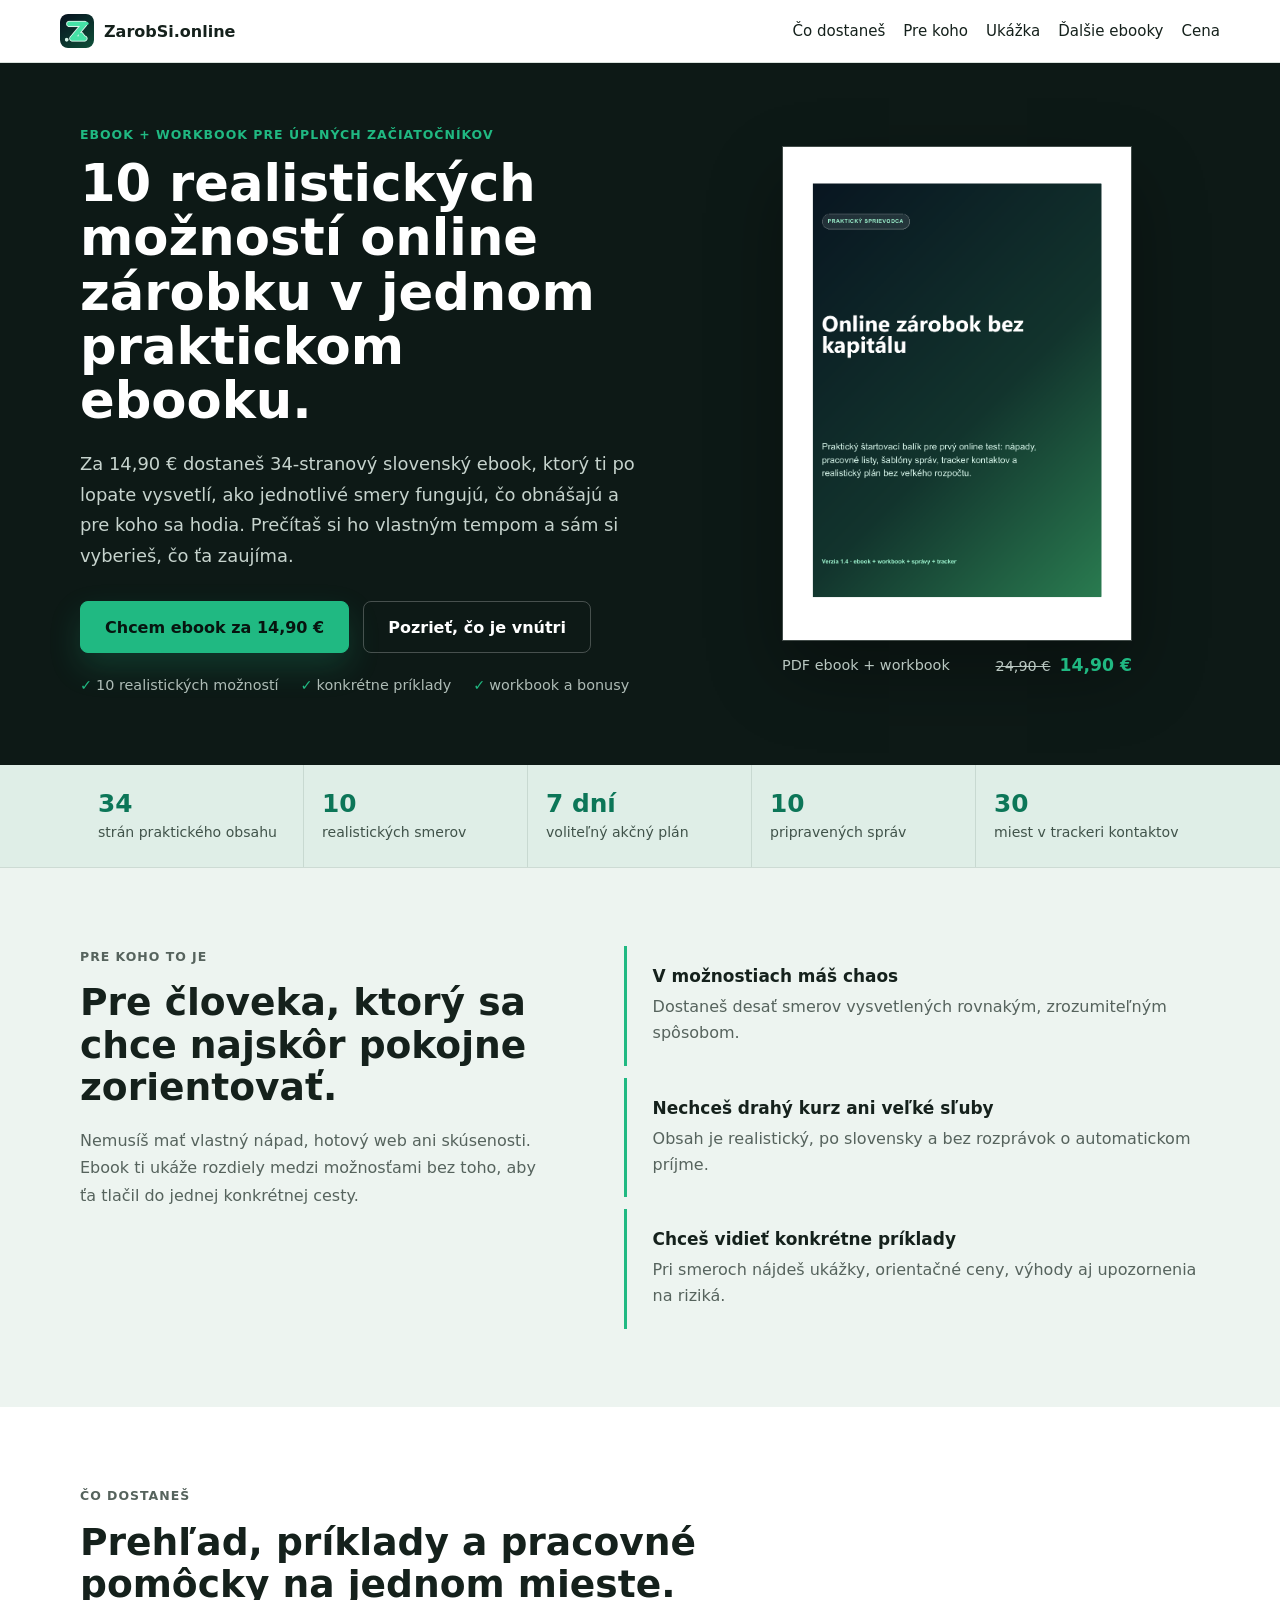
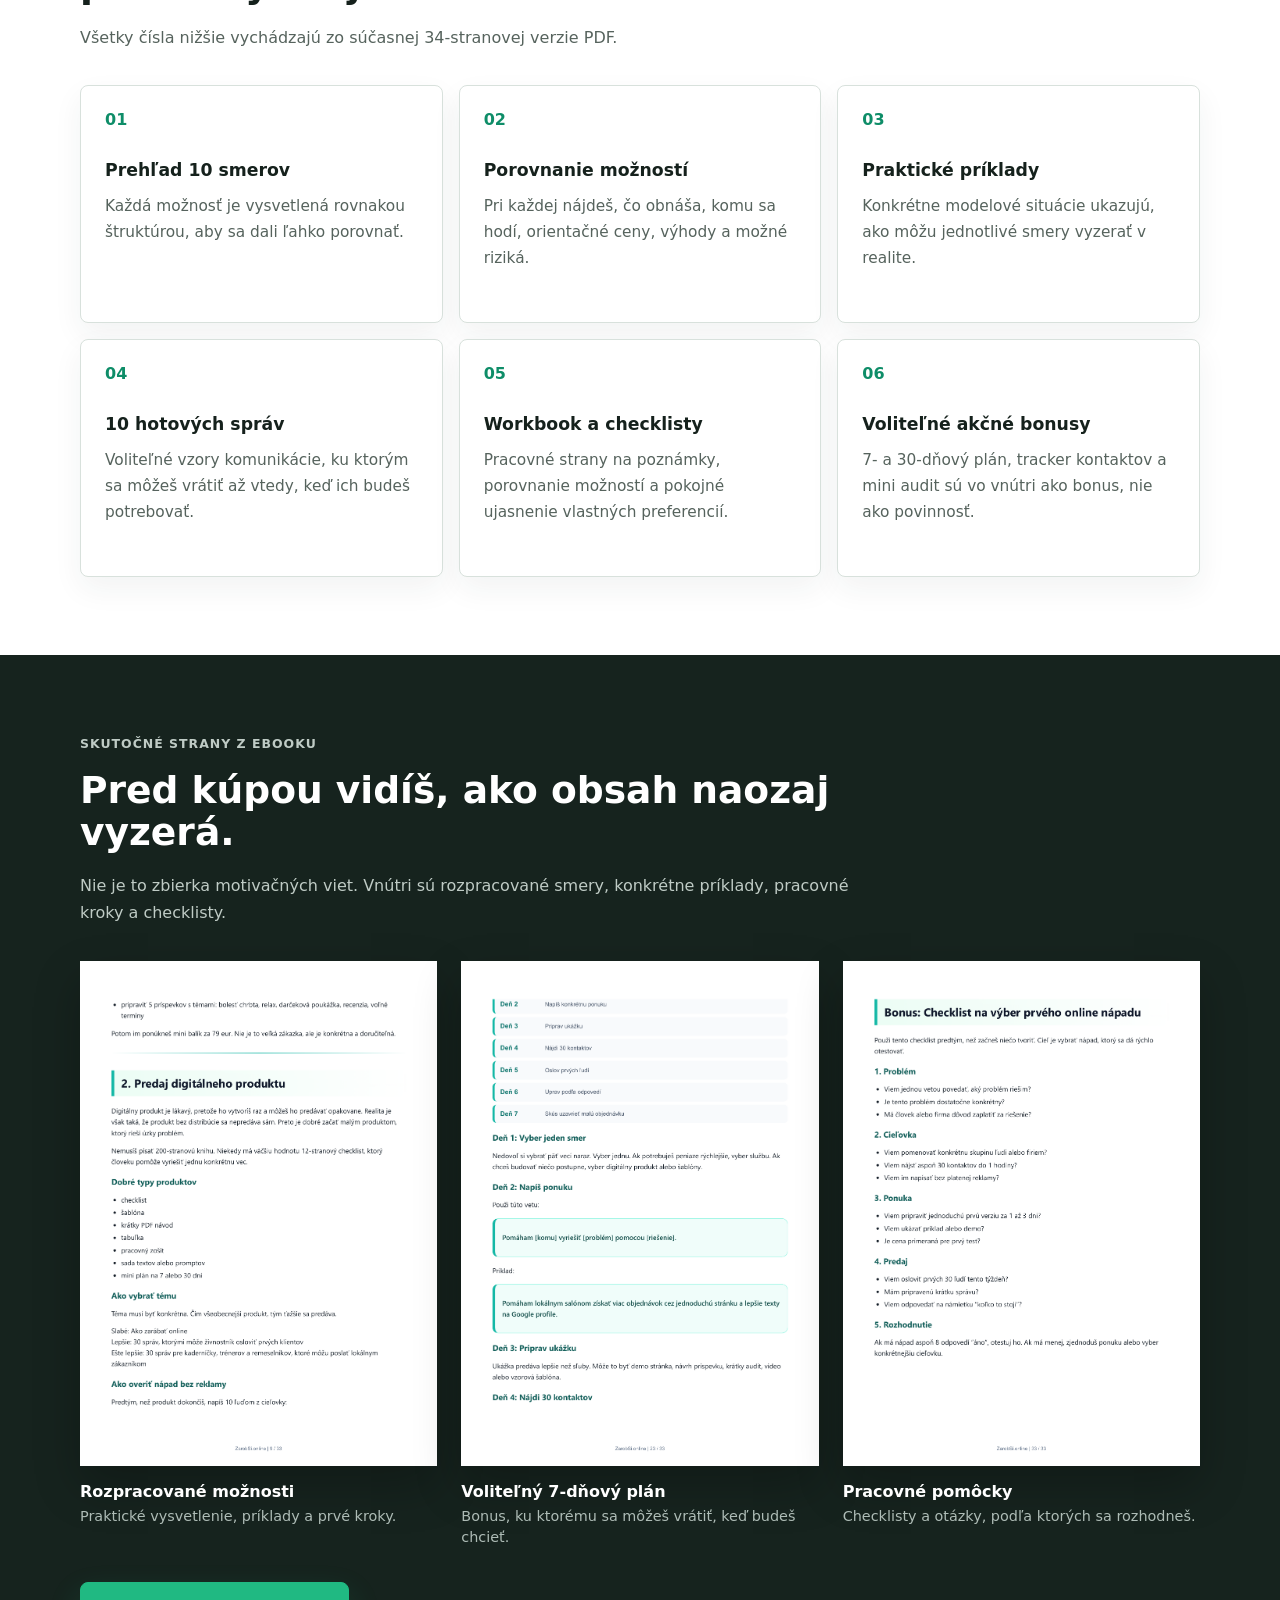
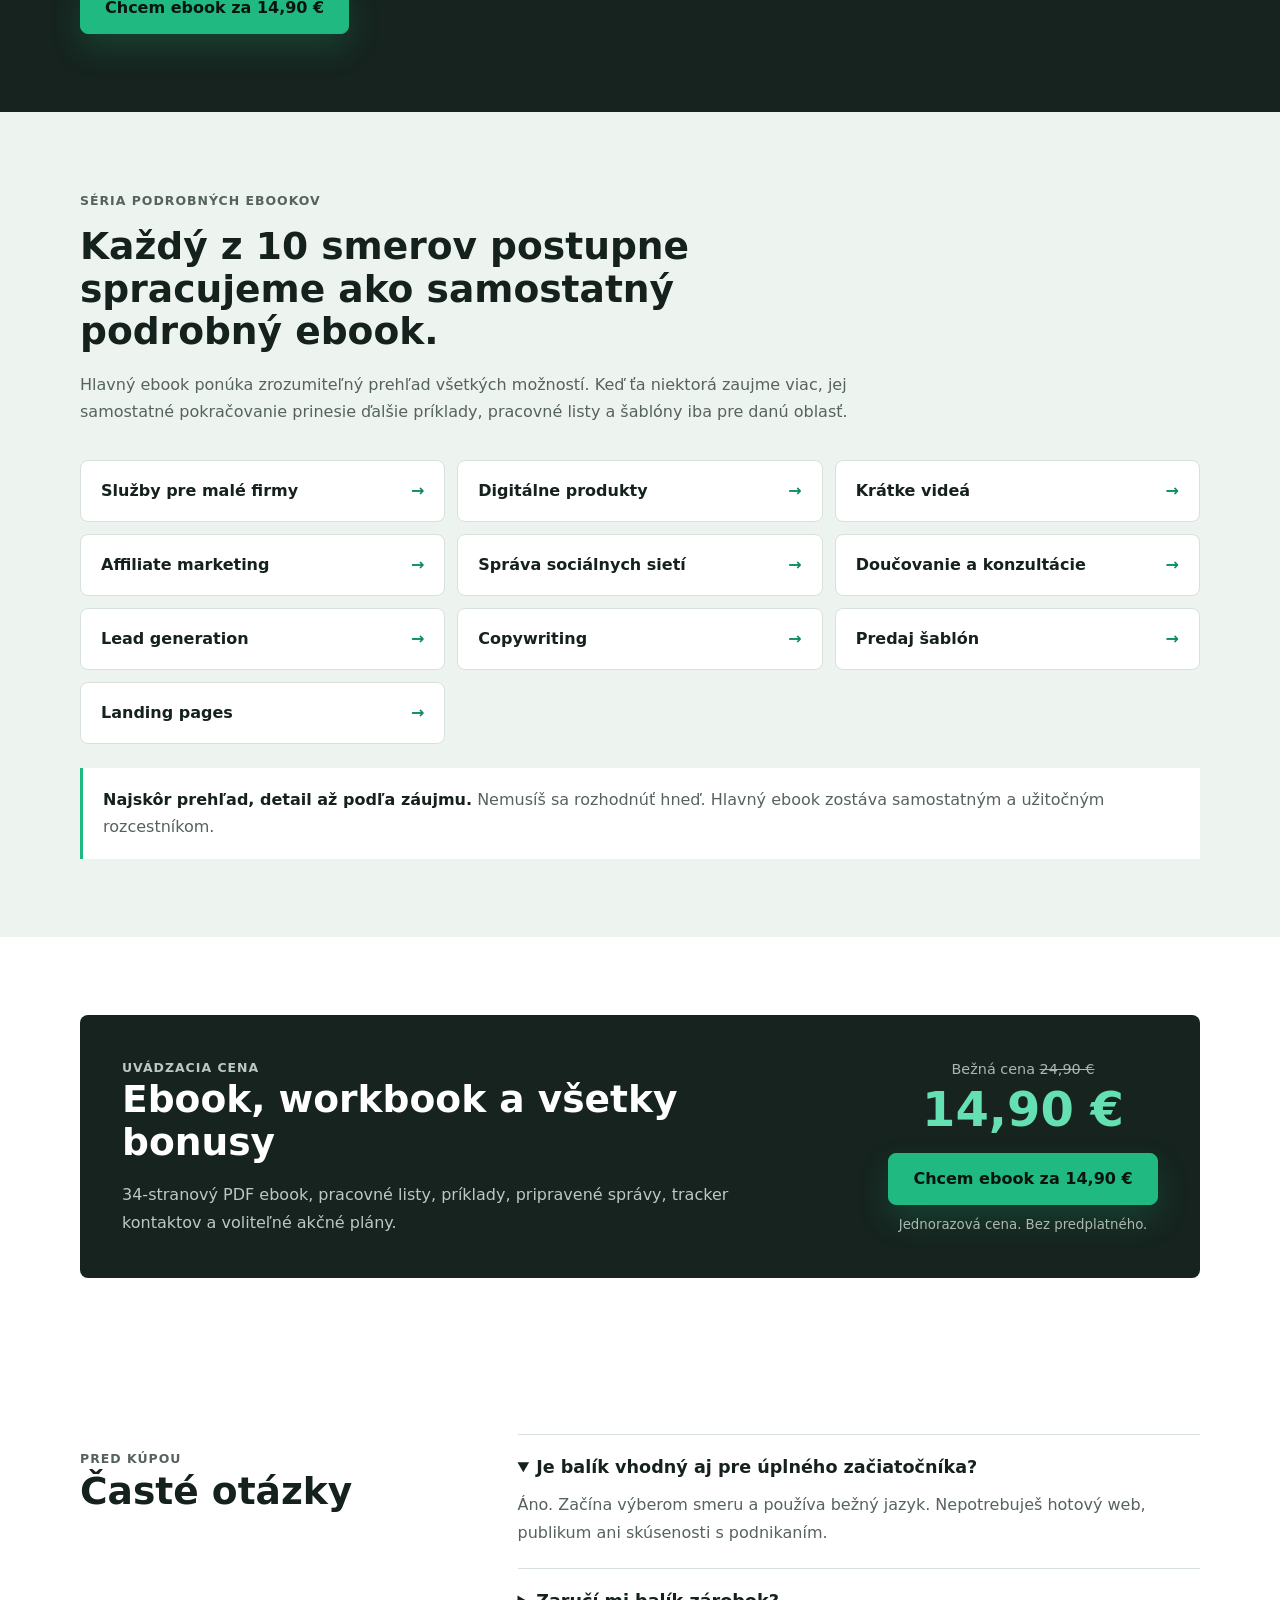
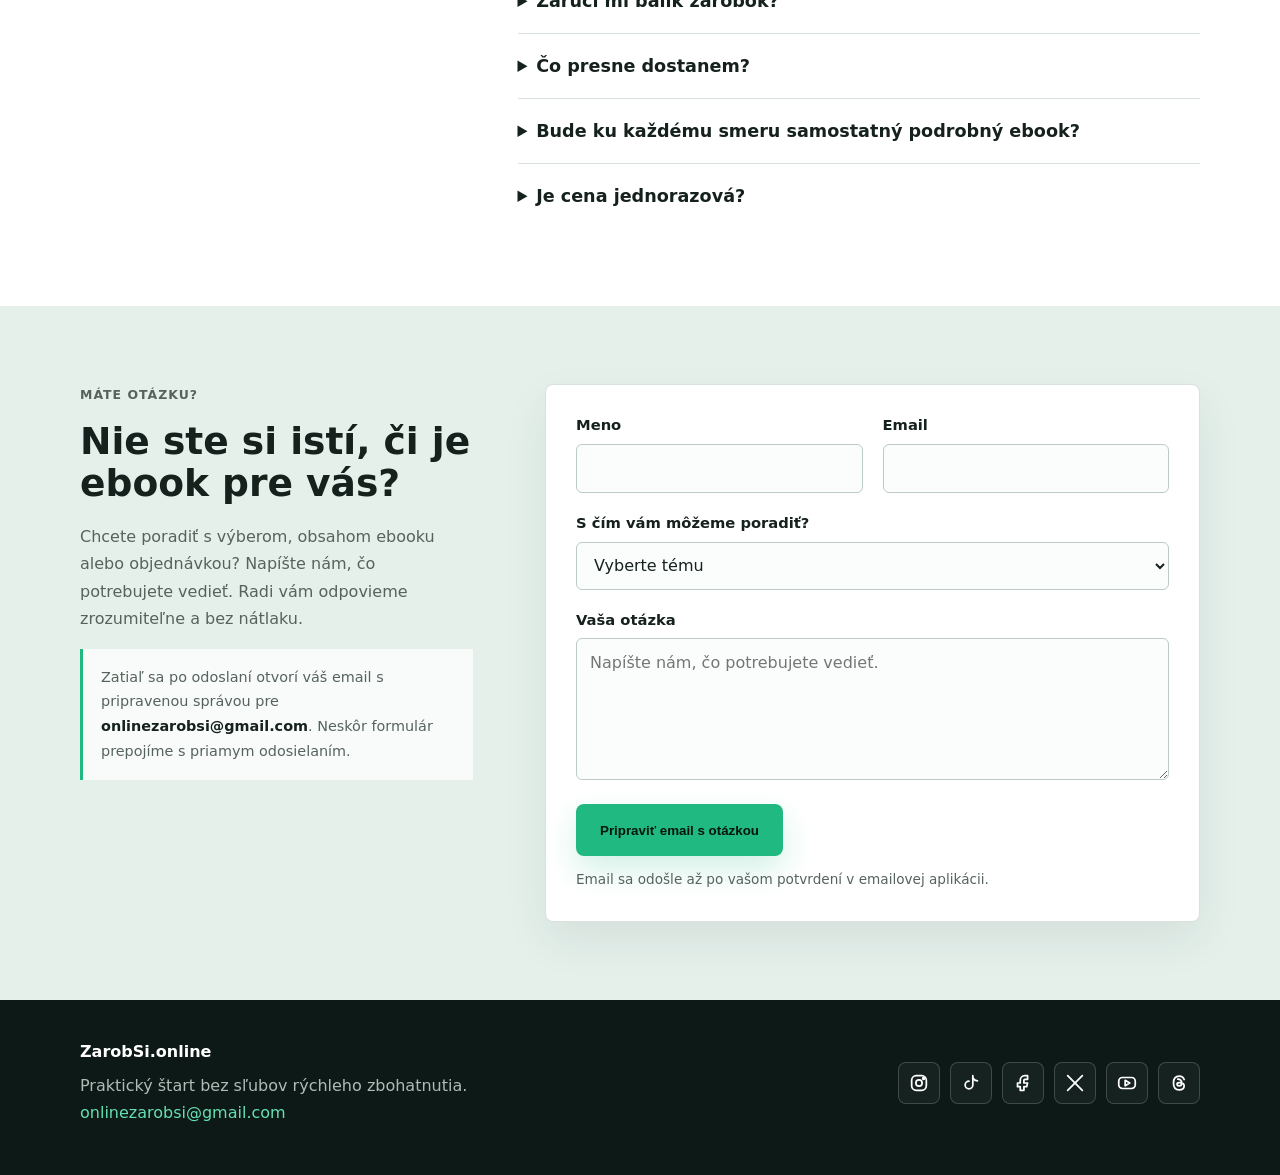
==== commit 3c57bc2c: "Turn tester survey into customer contact form" ====
--- a/index.html
+++ b/index.html
@@ -17,7 +17,7 @@
     <meta name="twitter:description" content="34-stranový slovenský ebook s realistickými možnosťami, príkladmi a pracovnými pomôckami.">
     <meta name="twitter:image" content="https://zarobsi.online/assets/ebook-cover-v1.4.png">
     <link rel="icon" href="/zarobsi-icon-clean-tube.png">
-    <link rel="stylesheet" href="styles.css?v=20260714-feedback-form">
+    <link rel="stylesheet" href="styles.css?v=20260715-contact-form2">
     <script type="application/ld+json">
       {
         "@context": "https://schema.org",
@@ -295,64 +295,44 @@
       <section class="section feedback-section" id="spatna-vazba">
         <div class="wrap feedback-layout">
           <div class="feedback-copy">
-            <p class="eyebrow">Spätná väzba od testerov</p>
-            <h2>Povedz nám úprimne, čo na stránke funguje a čo nie.</h2>
-            <p>Tento formulár je zatiaľ určený ľuďom, ktorým sme poslali stránku na kontrolu. Zaujíma nás prvý dojem, zrozumiteľnosť ponuky aj to, či cena zodpovedá tomu, čo dostaneš.</p>
-            <p class="feedback-email-note">Po odoslaní sa otvorí tvoj email s pripravenou správou pre <strong>onlinezarobsi@gmail.com</strong>. Na stránke sa odpovede neukladajú.</p>
+            <p class="eyebrow">Máte otázku?</p>
+            <h2>Nie ste si istí, či je ebook pre vás?</h2>
+            <p>Chcete poradiť s výberom, obsahom ebooku alebo objednávkou? Napíšte nám, čo potrebujete vedieť. Radi vám odpovieme zrozumiteľne a bez nátlaku.</p>
+            <p class="feedback-email-note">Zatiaľ sa po odoslaní otvorí váš email s pripravenou správou pre <strong>onlinezarobsi@gmail.com</strong>. Neskôr formulár prepojíme s priamym odosielaním.</p>
           </div>
 
           <form class="feedback-form" id="feedback-form" action="mailto:onlinezarobsi@gmail.com" method="post" enctype="text/plain">
             <div class="feedback-fields">
               <label class="form-field">
-                <span>Meno alebo prezývka</span>
+                <span>Meno</span>
                 <input type="text" name="name" autocomplete="name" required>
               </label>
 
               <label class="form-field">
-                <span>Prvý dojem</span>
-                <select name="first_impression" required>
-                  <option value="">Vyber hodnotenie</option>
-                  <option value="5 - veľmi dobrý">5 - veľmi dobrý</option>
-                  <option value="4 - dobrý">4 - dobrý</option>
-                  <option value="3 - priemerný">3 - priemerný</option>
-                  <option value="2 - slabý">2 - slabý</option>
-                  <option value="1 - veľmi slabý">1 - veľmi slabý</option>
+                <span>Email</span>
+                <input type="email" name="email" autocomplete="email" required>
+              </label>
+
+              <label class="form-field form-field--full">
+                <span>S čím vám môžeme poradiť?</span>
+                <select name="topic" required>
+                  <option value="">Vyberte tému</option>
+                  <option value="Obsah ebooku">Chcem vedieť, čo ebook obsahuje</option>
+                  <option value="Je ebook pre mňa">Nie som si istý, či je ebook pre mňa</option>
+                  <option value="Objednávka">Potrebujem poradiť s objednávkou</option>
+                  <option value="Konkrétny smer alebo ďalší ebook">Zaujíma ma konkrétny smer alebo ďalší ebook</option>
+                  <option value="Iná otázka">Mám inú otázku</option>
                 </select>
               </label>
 
               <label class="form-field form-field--full">
-                <span>Čo si na prvý pohľad pochopil, že predávame?</span>
-                <textarea name="what_is_sold" rows="4" required></textarea>
-              </label>
-
-              <label class="form-field form-field--full">
-                <span>Čo bolo nejasné, nedôveryhodné alebo ťa odradilo?</span>
-                <textarea name="what_is_unclear" rows="4" required></textarea>
-              </label>
-
-              <label class="form-field">
-                <span>Kúpil by si balík za 14,90 €?</span>
-                <select name="buy_intent" required>
-                  <option value="">Vyber odpoveď</option>
-                  <option value="Áno">Áno</option>
-                  <option value="Možno">Možno</option>
-                  <option value="Nie">Nie</option>
-                </select>
-              </label>
-
-              <label class="form-field">
-                <span>Aká cena ti pripadá primeraná?</span>
-                <input type="number" name="fair_price" min="0" step="0.50" inputmode="decimal" placeholder="napr. 9,90">
-              </label>
-
-              <label class="form-field form-field--full">
-                <span>Čo by si na stránke zmenil ako prvé?</span>
-                <textarea name="first_change" rows="4"></textarea>
+                <span>Vaša otázka</span>
+                <textarea name="message" rows="5" placeholder="Napíšte nám, čo potrebujete vedieť." required></textarea>
               </label>
             </div>
 
-            <button class="button" type="submit">Pripraviť email so spätnou väzbou</button>
-            <p class="form-note">Email sa odošle až po tvojom potvrdení v emailovej aplikácii.</p>
+            <button class="button" type="submit">Pripraviť email s otázkou</button>
+            <p class="form-note">Email sa odošle až po vašom potvrdení v emailovej aplikácii.</p>
           </form>
         </div>
       </section>
@@ -384,15 +364,13 @@
           const data = new FormData(form);
           const value = (name) => String(data.get(name) || "Neuvedené").trim() || "Neuvedené";
           const name = value("name");
-          const subject = `Spätná väzba k ZarobSi.online - ${name}`;
+          const topic = value("topic");
+          const subject = `Otázka k ZarobSi.online - ${topic}`;
           const body = [
-            `Meno alebo prezývka: ${name}`,
-            `Prvý dojem: ${value("first_impression")}`,
-            `Čo som pochopil, že stránka predáva:\n${value("what_is_sold")}`,
-            `Čo bolo nejasné alebo ma odradilo:\n${value("what_is_unclear")}`,
-            `Kúpil by som za 14,90 €: ${value("buy_intent")}`,
-            `Primeraná cena: ${value("fair_price")} €`,
-            `Čo by som zmenil ako prvé:\n${value("first_change")}`
+            `Meno: ${name}`,
+            `Email: ${value("email")}`,
+            `Téma: ${topic}`,
+            `Otázka:\n${value("message")}`
           ].join("\n\n");
 
           window.location.href = `mailto:onlinezarobsi@gmail.com?subject=${encodeURIComponent(subject)}&body=${encodeURIComponent(body)}`;
--- a/styles.css
+++ b/styles.css
@@ -601,6 +601,10 @@
   margin: 0;
 }
 
+.home section[id] {
+  scroll-margin-top: 68px;
+}
+
 .home .wrap {
   width: min(1120px, calc(100% - 40px));
   margin: 0 auto;
@@ -1307,6 +1311,10 @@
     gap: 32px;
   }
 
+  .home .feedback-section {
+    padding-top: 74px;
+  }
+
   .home .feedback-form {
     padding: 22px 18px;
   }
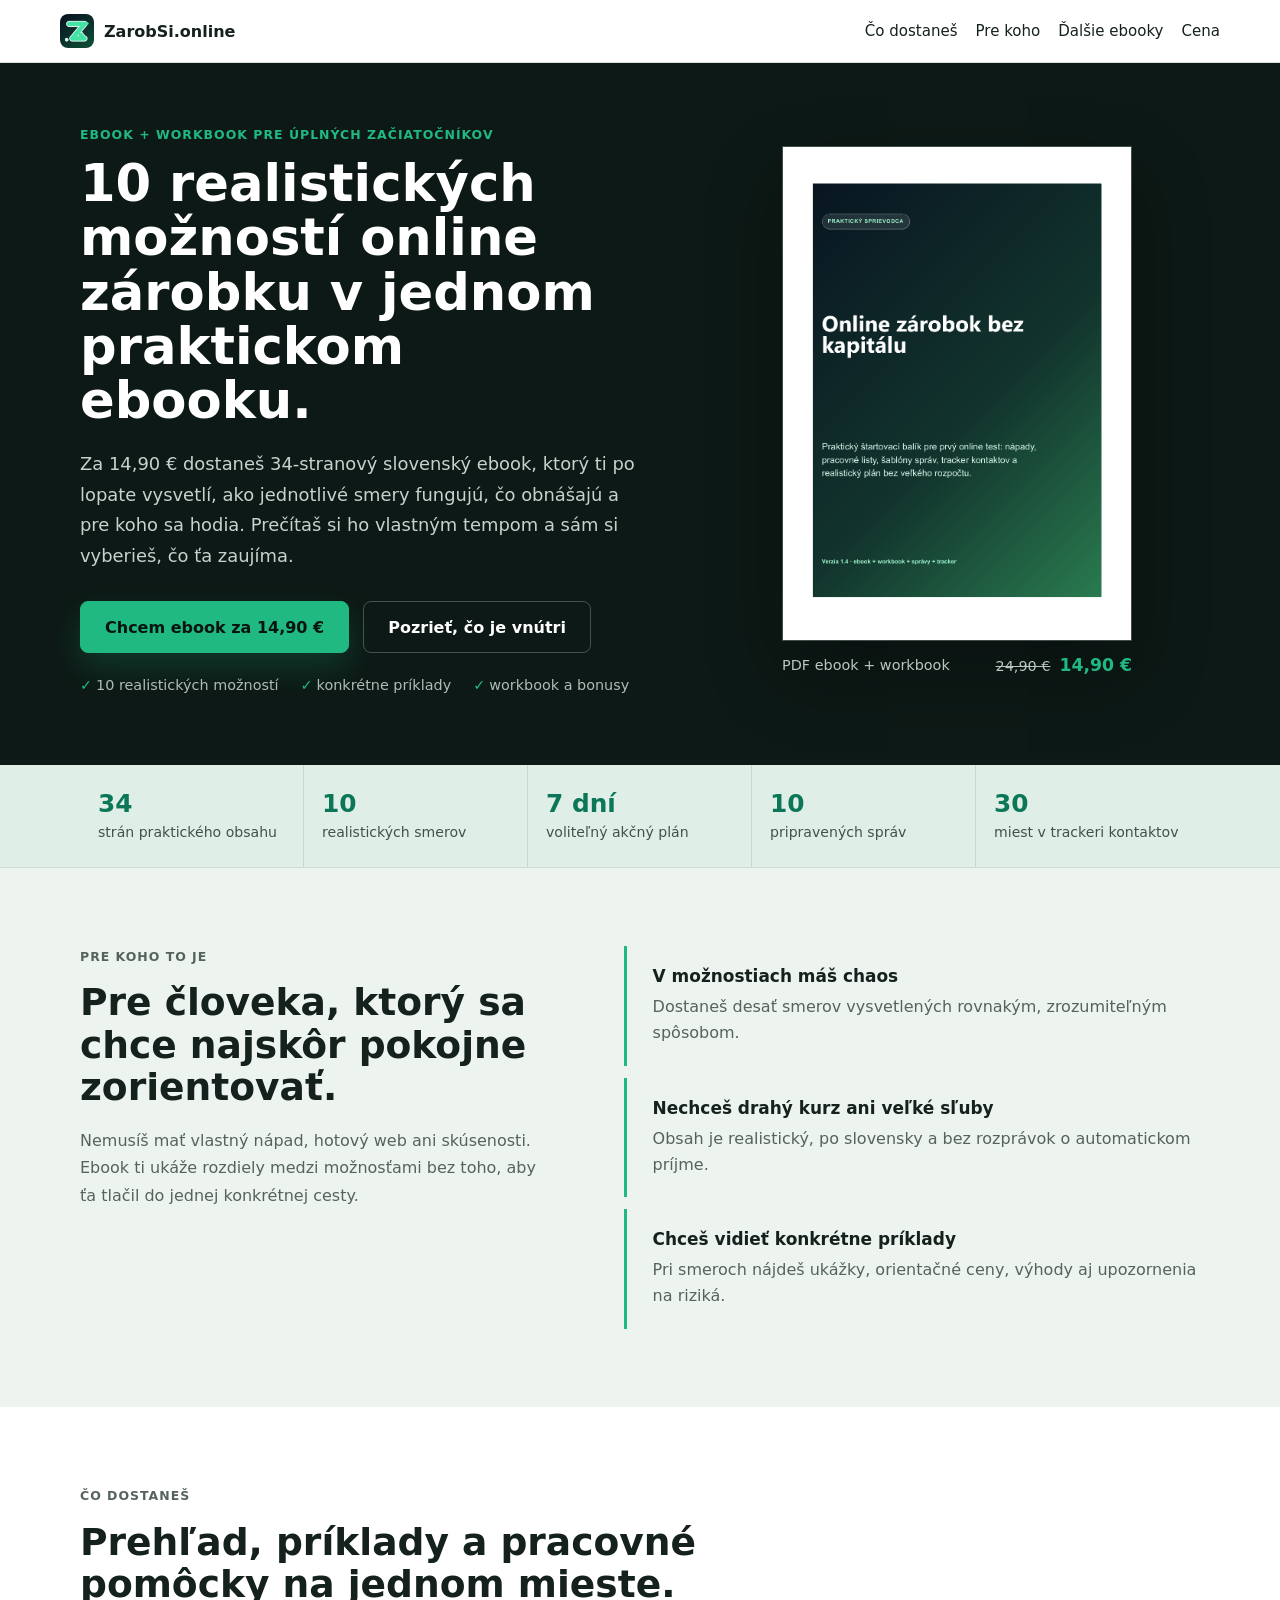
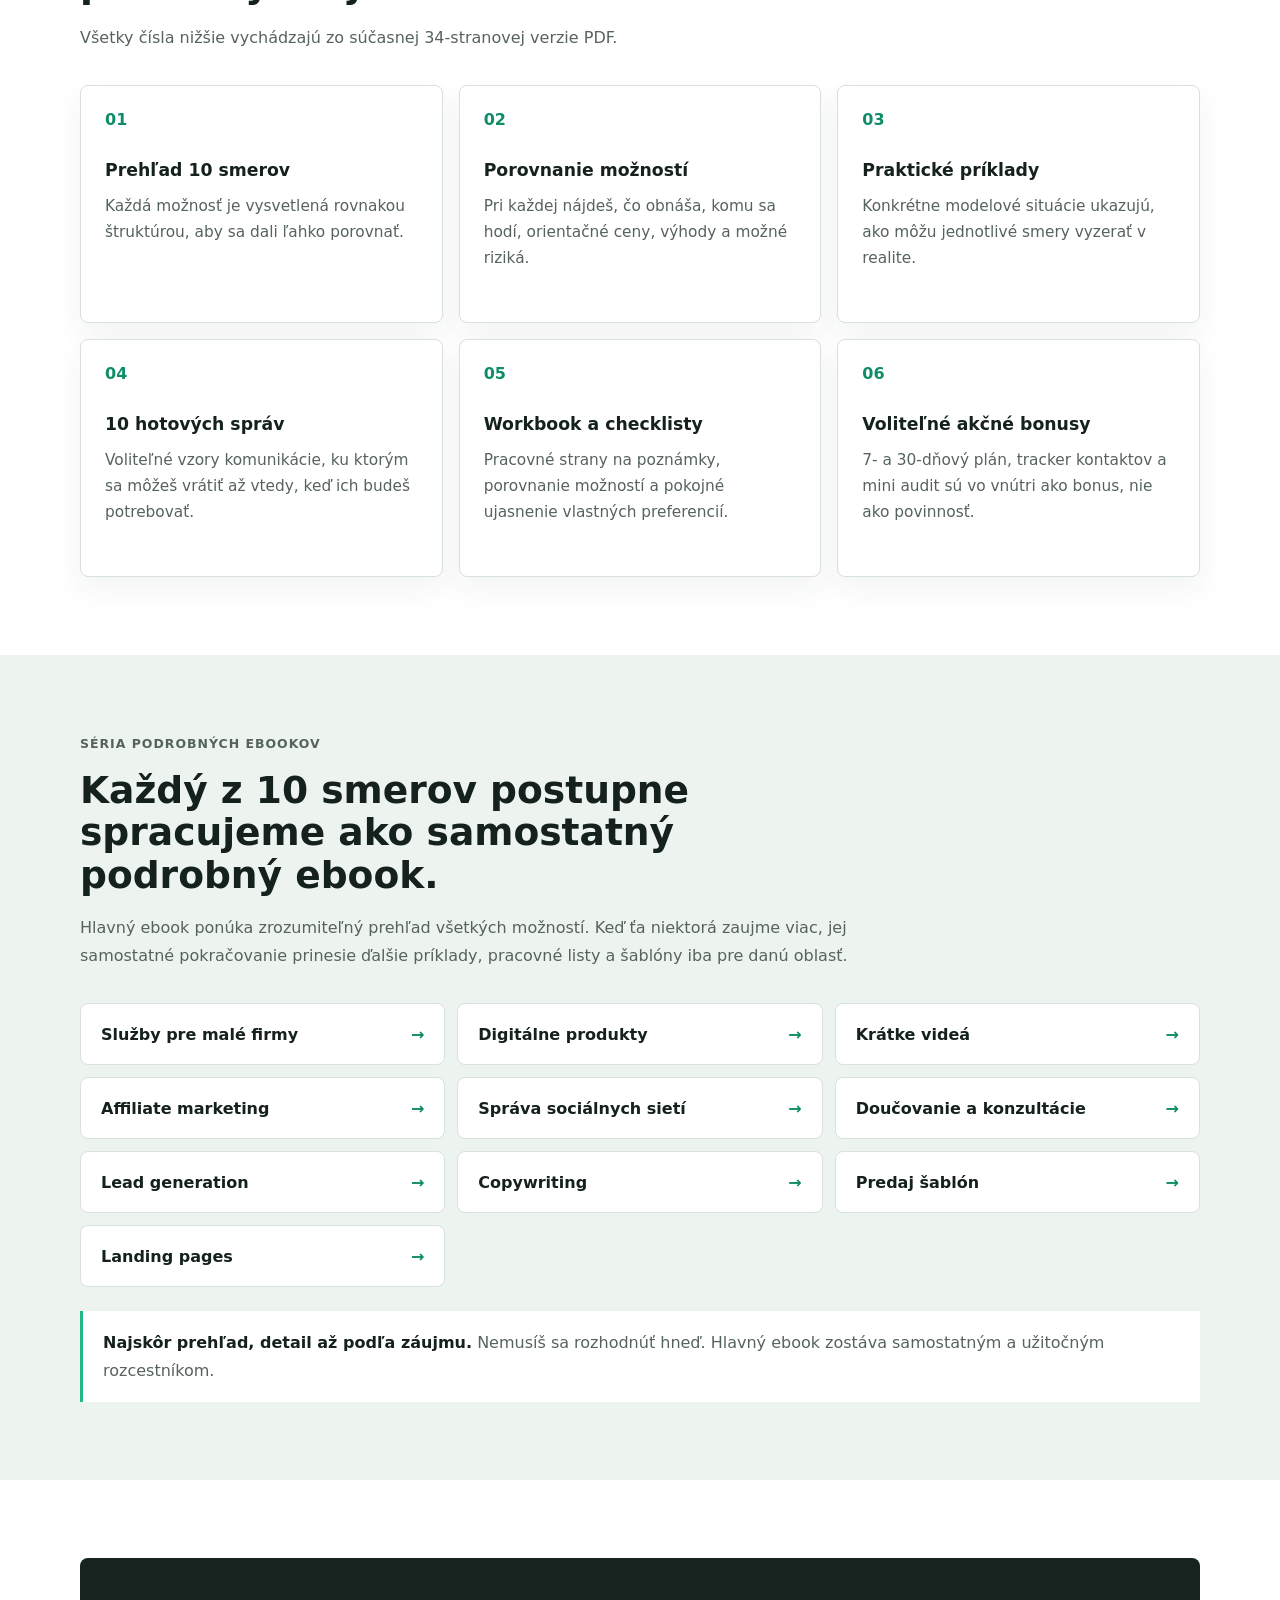
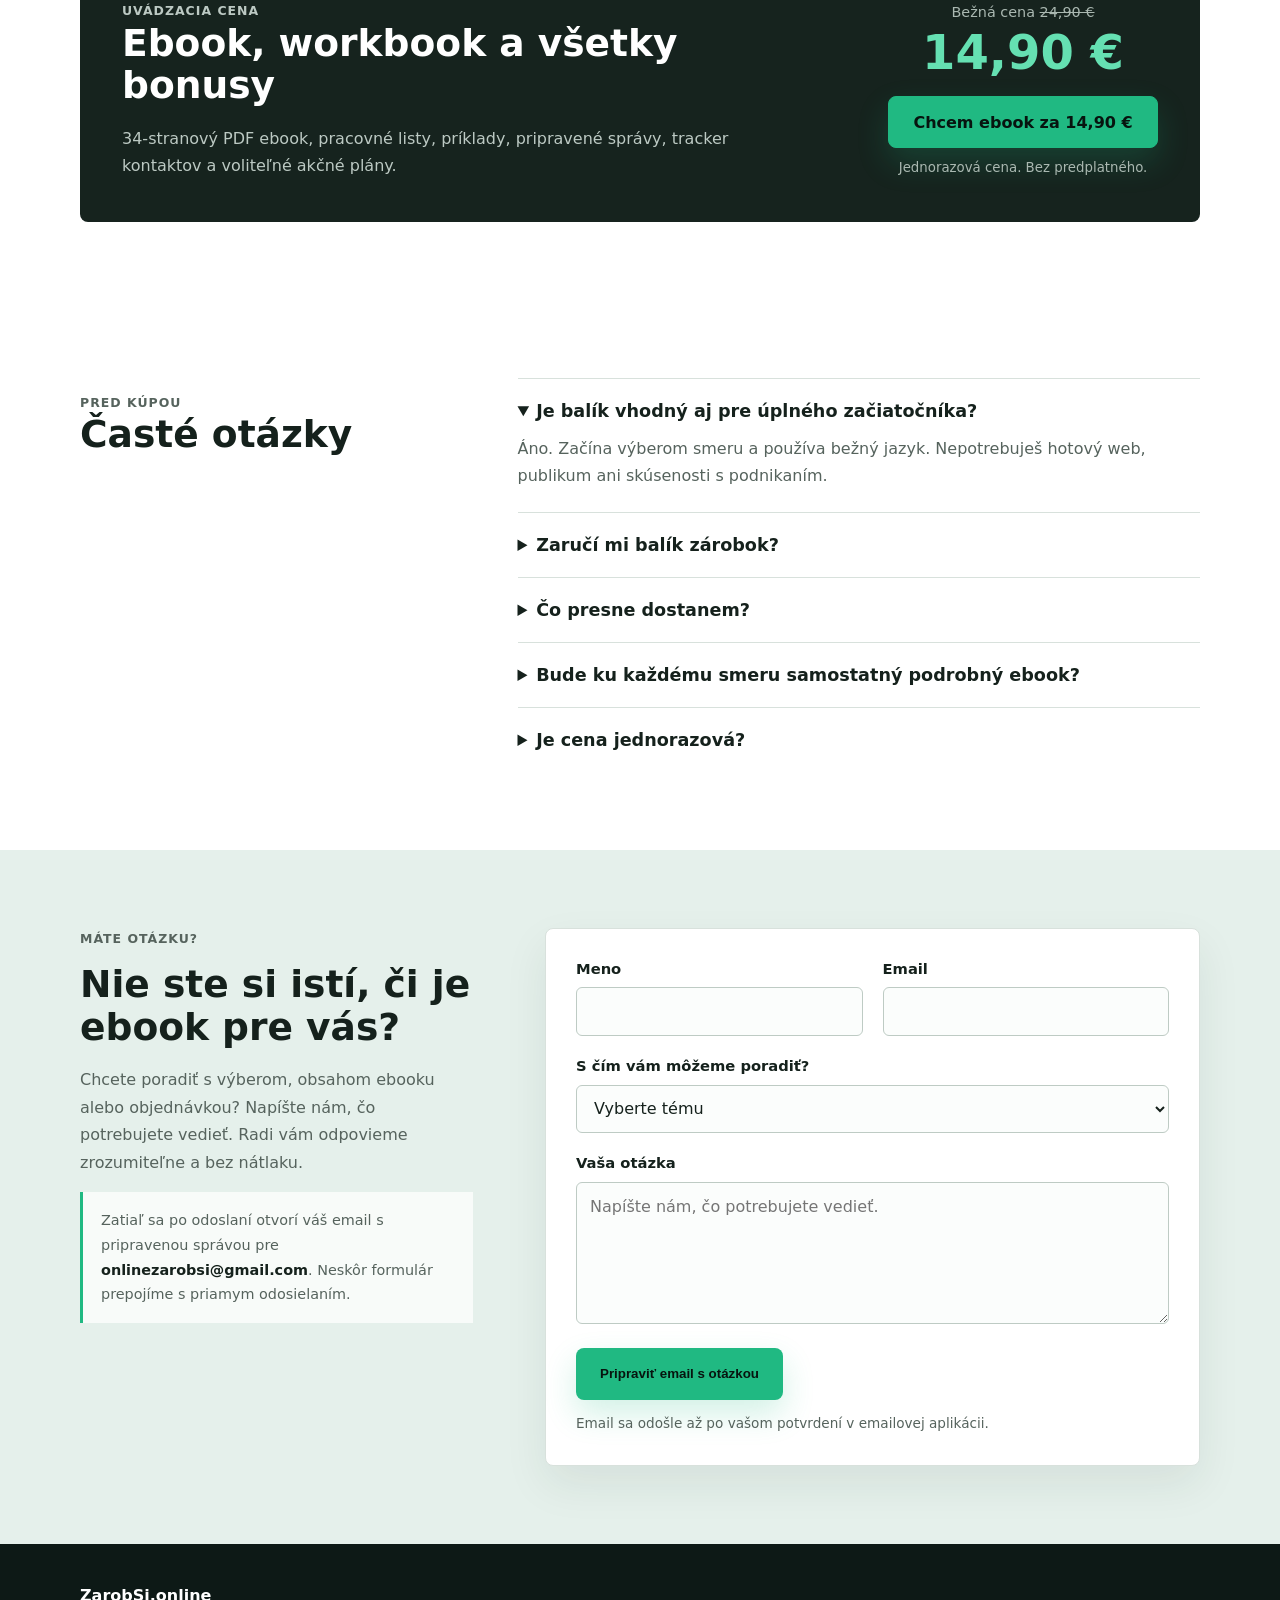
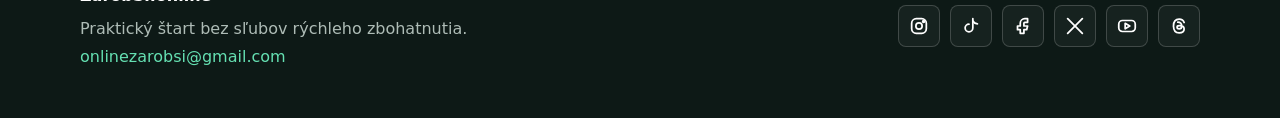
==== commit 941a50b5: "Remove ebook page previews from landing page" ====
--- a/index.html
+++ b/index.html
@@ -93,7 +93,6 @@
         <nav aria-label="Hlavná navigácia">
           <a href="#obsah">Čo dostaneš</a>
           <a href="#pre-koho">Pre koho</a>
-          <a href="#ukazka">Ukážka</a>
           <a href="#pokracovania">Ďalšie ebooky</a>
           <a href="#cena">Cena</a>
         </nav>
@@ -195,33 +194,6 @@
         </div>
       </section>
 
-      <section class="section section--ink" id="ukazka">
-        <div class="wrap">
-          <div class="section-heading">
-            <p class="eyebrow">Skutočné strany z ebooku</p>
-            <h2>Pred kúpou vidíš, ako obsah naozaj vyzerá.</h2>
-            <p>Nie je to zbierka motivačných viet. Vnútri sú rozpracované smery, konkrétne príklady, pracovné kroky a checklisty.</p>
-          </div>
-          <div class="pdf-preview-grid">
-            <figure>
-              <img src="/assets/ebook-preview-direction.png" alt="Ukážka rozpracovaného smeru predaj digitálneho produktu" width="907" height="1287" loading="lazy">
-              <figcaption><strong>Rozpracované možnosti</strong><span>Praktické vysvetlenie, príklady a prvé kroky.</span></figcaption>
-            </figure>
-            <figure>
-              <img src="/assets/ebook-preview-plan.png" alt="Ukážka sedemdňového akčného plánu" width="907" height="1287" loading="lazy">
-              <figcaption><strong>Voliteľný 7-dňový plán</strong><span>Bonus, ku ktorému sa môžeš vrátiť, keď budeš chcieť.</span></figcaption>
-            </figure>
-            <figure>
-              <img src="/assets/ebook-preview-checklist.png" alt="Ukážka checklistu na výber prvého online nápadu" width="907" height="1287" loading="lazy">
-              <figcaption><strong>Pracovné pomôcky</strong><span>Checklisty a otázky, podľa ktorých sa rozhodneš.</span></figcaption>
-            </figure>
-          </div>
-          <div class="preview-cta">
-            <a class="button" href="mailto:onlinezarobsi@gmail.com?subject=M%C3%A1m%20z%C3%A1ujem%20o%20bal%C3%ADk%20Jednoduch%C3%BD%20online%20%C5%A1tart">Chcem ebook za 14,90 €</a>
-          </div>
-        </div>
-      </section>
-
       <section class="section section--soft category-preview" id="pokracovania">
         <div class="wrap">
           <div class="section-heading">
--- a/styles.css
+++ b/styles.css
@@ -798,48 +798,6 @@
 
 .home .section--ink p {
   color: #bfcbc5;
-}
-
-.home .pdf-preview-grid {
-  display: grid;
-  grid-template-columns: repeat(3, minmax(0, 1fr));
-  gap: 24px;
-  align-items: start;
-}
-
-.home .pdf-preview-grid figure {
-  margin: 0;
-}
-
-.home .pdf-preview-grid img {
-  display: block;
-  width: 100%;
-  height: auto;
-  aspect-ratio: 210 / 297;
-  object-fit: cover;
-  border: 1px solid rgba(255, 255, 255, 0.18);
-  background: #ffffff;
-  box-shadow: 0 20px 44px rgba(0, 0, 0, 0.24);
-}
-
-.home .pdf-preview-grid figcaption {
-  display: grid;
-  gap: 5px;
-  padding-top: 16px;
-}
-
-.home .pdf-preview-grid figcaption strong {
-  color: #ffffff;
-}
-
-.home .pdf-preview-grid figcaption span {
-  color: #aebcb6;
-  font-size: 0.9rem;
-  line-height: 1.45;
-}
-
-.home .preview-cta {
-  margin-top: 34px;
 }
 
 .home .simple-fit {
@@ -1267,22 +1225,6 @@
     grid-template-columns: 1fr;
   }
 
-  .home .pdf-preview-grid {
-    grid-template-columns: repeat(3, minmax(260px, 78vw));
-    overflow-x: auto;
-    padding: 4px 0 18px;
-    scroll-snap-type: x mandatory;
-    scrollbar-width: none;
-  }
-
-  .home .pdf-preview-grid::-webkit-scrollbar {
-    display: none;
-  }
-
-  .home .pdf-preview-grid figure {
-    scroll-snap-align: start;
-  }
-
   .home .deliverables article {
     min-height: 0;
   }
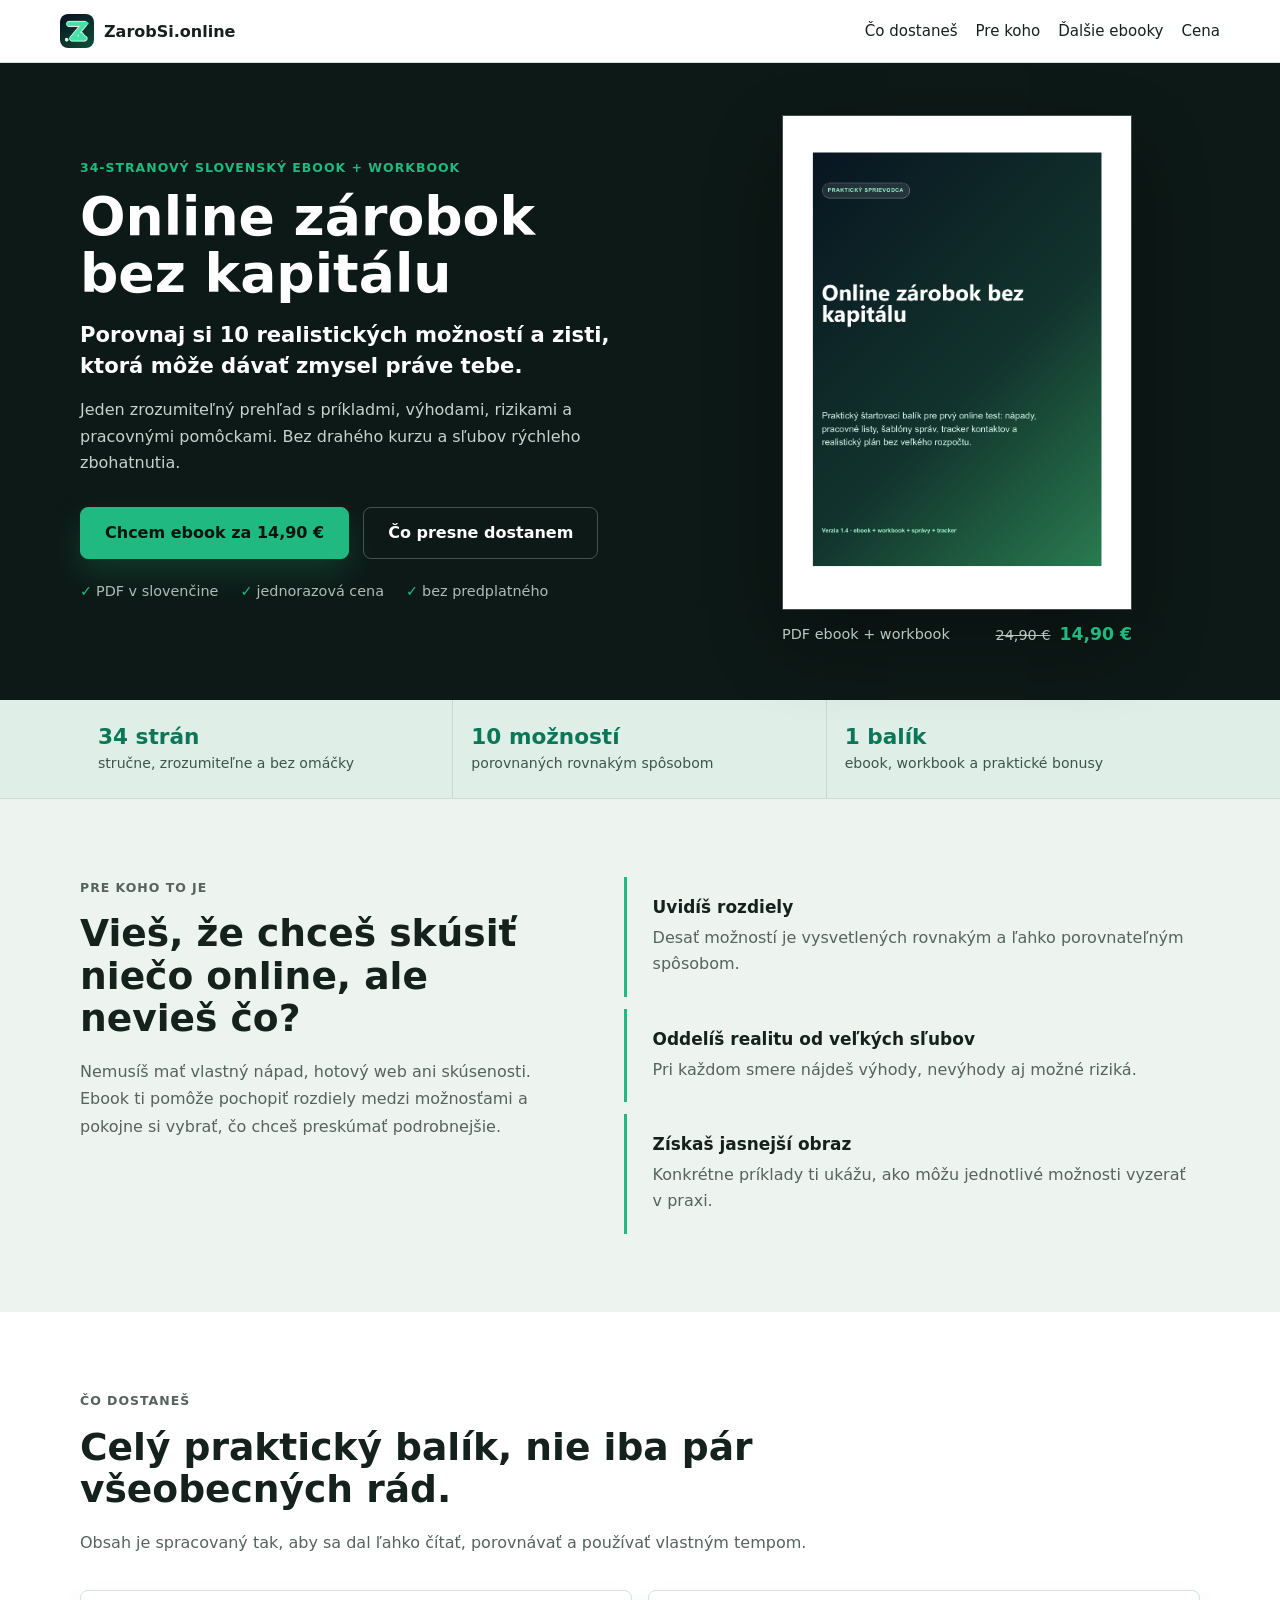
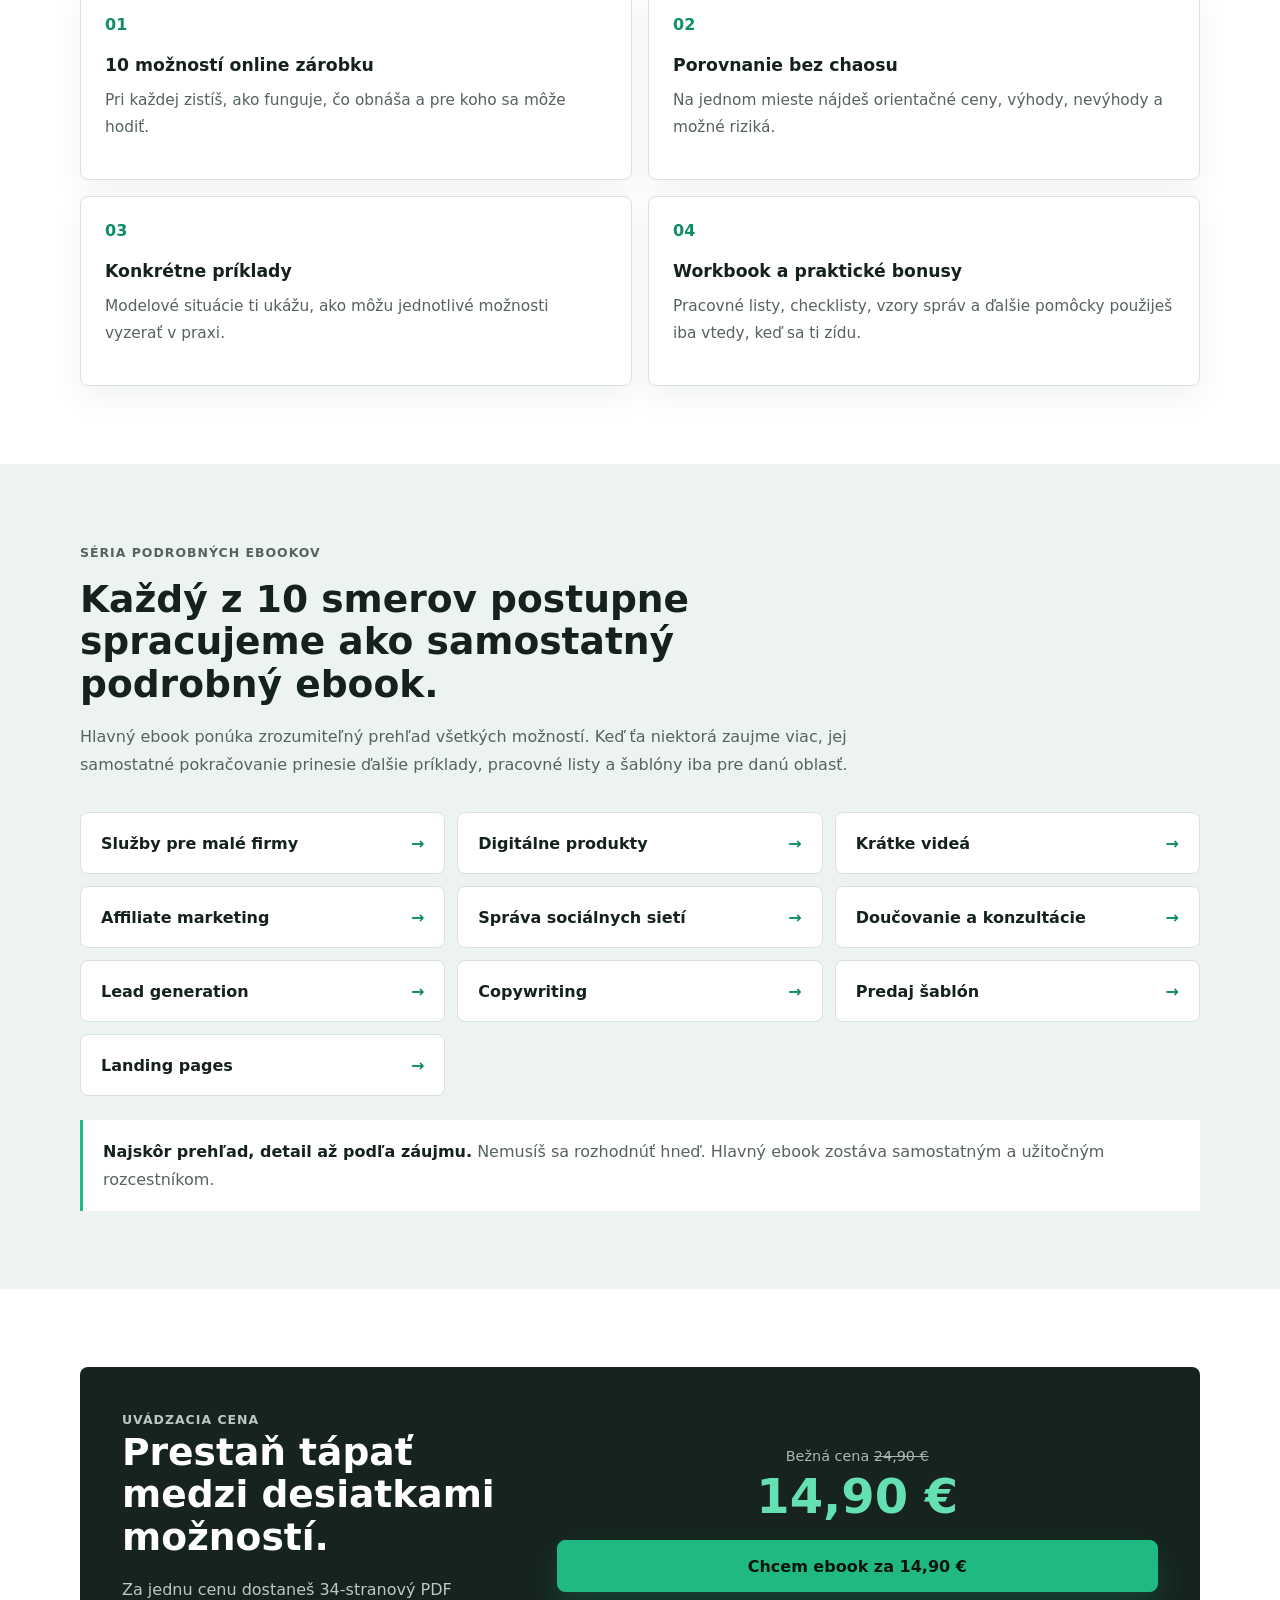
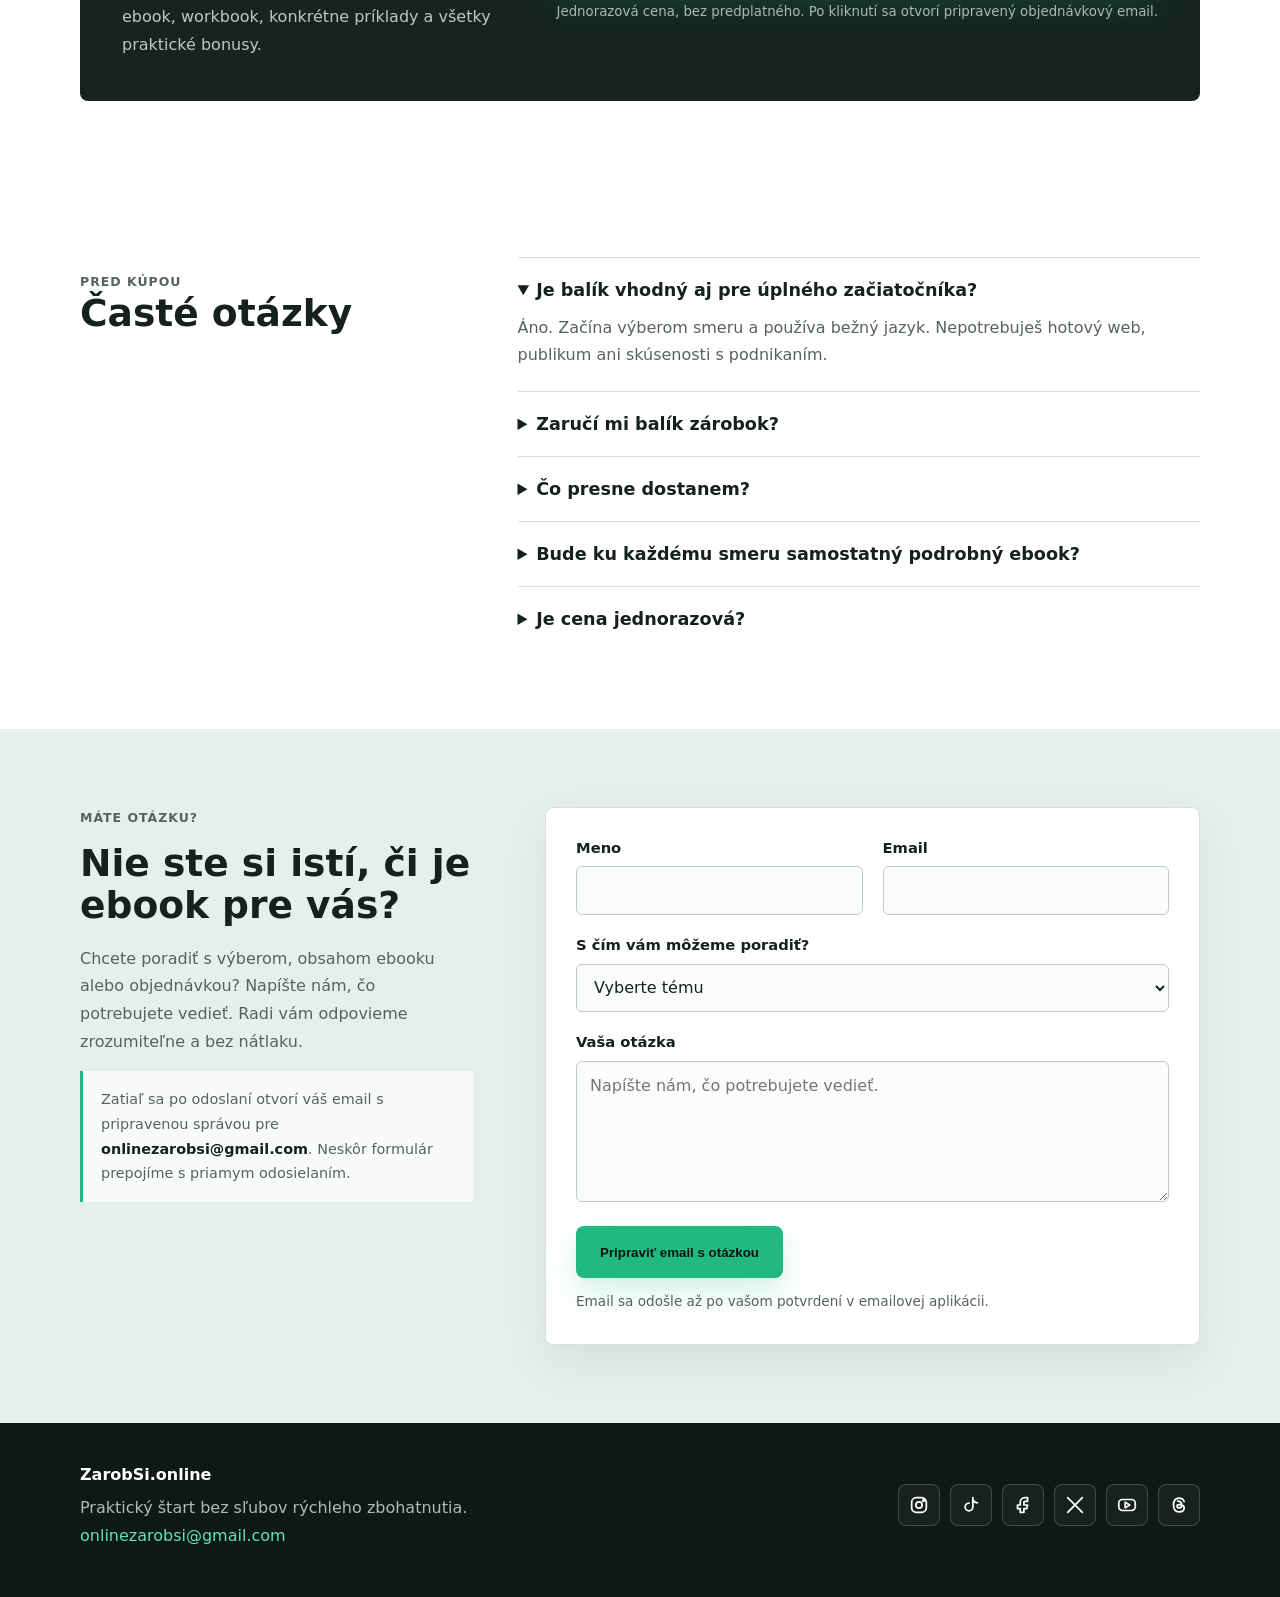
==== commit 1952f761: "Sharpen ebook landing page sales message" ====
--- a/index.html
+++ b/index.html
@@ -103,17 +103,18 @@
       <section class="hero" id="top">
         <div class="wrap hero-grid">
           <div class="hero-copy">
-            <p class="eyebrow">Ebook + workbook pre úplných začiatočníkov</p>
-            <h1>10 realistických možností online zárobku v jednom praktickom ebooku.</h1>
-            <p class="lead">Za 14,90 € dostaneš 34-stranový slovenský ebook, ktorý ti po lopate vysvetlí, ako jednotlivé smery fungujú, čo obnášajú a pre koho sa hodia. Prečítaš si ho vlastným tempom a sám si vyberieš, čo ťa zaujíma.</p>
+            <p class="eyebrow">34-stranový slovenský ebook + workbook</p>
+            <h1>Online zárobok bez kapitálu</h1>
+            <p class="hero-promise">Porovnaj si 10 realistických možností a zisti, ktorá môže dávať zmysel práve tebe.</p>
+            <p class="lead">Jeden zrozumiteľný prehľad s príkladmi, výhodami, rizikami a pracovnými pomôckami. Bez drahého kurzu a sľubov rýchleho zbohatnutia.</p>
             <div class="hero__actions">
               <a class="button" href="mailto:onlinezarobsi@gmail.com?subject=M%C3%A1m%20z%C3%A1ujem%20o%20bal%C3%ADk%20Jednoduch%C3%BD%20online%20%C5%A1tart">Chcem ebook za 14,90 €</a>
-              <a class="button button--ghost" href="#obsah">Pozrieť, čo je vnútri</a>
+              <a class="button button--ghost" href="#obsah">Čo presne dostanem</a>
             </div>
             <ul class="quiet-trust" aria-label="Základné informácie">
-              <li>10 realistických možností</li>
-              <li>konkrétne príklady</li>
-              <li>workbook a bonusy</li>
+              <li>PDF v slovenčine</li>
+              <li>jednorazová cena</li>
+              <li>bez predplatného</li>
             </ul>
           </div>
 
@@ -129,11 +130,9 @@
 
       <section class="value-band" aria-label="Reálny obsah balíka">
         <div class="wrap value-grid">
-          <div><strong>34</strong><span>strán praktického obsahu</span></div>
-          <div><strong>10</strong><span>realistických smerov</span></div>
-          <div><strong>7 dní</strong><span>voliteľný akčný plán</span></div>
-          <div><strong>10</strong><span>pripravených správ</span></div>
-          <div><strong>30</strong><span>miest v trackeri kontaktov</span></div>
+          <div><strong>34 strán</strong><span>stručne, zrozumiteľne a bez omáčky</span></div>
+          <div><strong>10 možností</strong><span>porovnaných rovnakým spôsobom</span></div>
+          <div><strong>1 balík</strong><span>ebook, workbook a praktické bonusy</span></div>
         </div>
       </section>
 
@@ -141,13 +140,13 @@
         <div class="wrap simple-fit">
           <div>
             <p class="eyebrow">Pre koho to je</p>
-            <h2>Pre človeka, ktorý sa chce najskôr pokojne zorientovať.</h2>
-            <p>Nemusíš mať vlastný nápad, hotový web ani skúsenosti. Ebook ti ukáže rozdiely medzi možnosťami bez toho, aby ťa tlačil do jednej konkrétnej cesty.</p>
+            <h2>Vieš, že chceš skúsiť niečo online, ale nevieš čo?</h2>
+            <p>Nemusíš mať vlastný nápad, hotový web ani skúsenosti. Ebook ti pomôže pochopiť rozdiely medzi možnosťami a pokojne si vybrať, čo chceš preskúmať podrobnejšie.</p>
           </div>
           <div class="fit-list">
-            <div><strong>V možnostiach máš chaos</strong><span>Dostaneš desať smerov vysvetlených rovnakým, zrozumiteľným spôsobom.</span></div>
-            <div><strong>Nechceš drahý kurz ani veľké sľuby</strong><span>Obsah je realistický, po slovensky a bez rozprávok o automatickom príjme.</span></div>
-            <div><strong>Chceš vidieť konkrétne príklady</strong><span>Pri smeroch nájdeš ukážky, orientačné ceny, výhody aj upozornenia na riziká.</span></div>
+            <div><strong>Uvidíš rozdiely</strong><span>Desať možností je vysvetlených rovnakým a ľahko porovnateľným spôsobom.</span></div>
+            <div><strong>Oddelíš realitu od veľkých sľubov</strong><span>Pri každom smere nájdeš výhody, nevýhody aj možné riziká.</span></div>
+            <div><strong>Získaš jasnejší obraz</strong><span>Konkrétne príklady ti ukážu, ako môžu jednotlivé možnosti vyzerať v praxi.</span></div>
           </div>
         </div>
       </section>
@@ -156,39 +155,29 @@
         <div class="wrap">
           <div class="section-heading">
             <p class="eyebrow">Čo dostaneš</p>
-            <h2>Prehľad, príklady a pracovné pomôcky na jednom mieste.</h2>
-            <p>Všetky čísla nižšie vychádzajú zo súčasnej 34-stranovej verzie PDF.</p>
+            <h2>Celý praktický balík, nie iba pár všeobecných rád.</h2>
+            <p>Obsah je spracovaný tak, aby sa dal ľahko čítať, porovnávať a používať vlastným tempom.</p>
           </div>
           <div class="deliverables">
             <article>
               <span>01</span>
-              <h3>Prehľad 10 smerov</h3>
-              <p>Každá možnosť je vysvetlená rovnakou štruktúrou, aby sa dali ľahko porovnať.</p>
+              <h3>10 možností online zárobku</h3>
+              <p>Pri každej zistíš, ako funguje, čo obnáša a pre koho sa môže hodiť.</p>
             </article>
             <article>
               <span>02</span>
-              <h3>Porovnanie možností</h3>
-              <p>Pri každej nájdeš, čo obnáša, komu sa hodí, orientačné ceny, výhody a možné riziká.</p>
+              <h3>Porovnanie bez chaosu</h3>
+              <p>Na jednom mieste nájdeš orientačné ceny, výhody, nevýhody a možné riziká.</p>
             </article>
             <article>
               <span>03</span>
-              <h3>Praktické príklady</h3>
-              <p>Konkrétne modelové situácie ukazujú, ako môžu jednotlivé smery vyzerať v realite.</p>
+              <h3>Konkrétne príklady</h3>
+              <p>Modelové situácie ti ukážu, ako môžu jednotlivé možnosti vyzerať v praxi.</p>
             </article>
             <article>
               <span>04</span>
-              <h3>10 hotových správ</h3>
-              <p>Voliteľné vzory komunikácie, ku ktorým sa môžeš vrátiť až vtedy, keď ich budeš potrebovať.</p>
-            </article>
-            <article>
-              <span>05</span>
-              <h3>Workbook a checklisty</h3>
-              <p>Pracovné strany na poznámky, porovnanie možností a pokojné ujasnenie vlastných preferencií.</p>
-            </article>
-            <article>
-              <span>06</span>
-              <h3>Voliteľné akčné bonusy</h3>
-              <p>7- a 30-dňový plán, tracker kontaktov a mini audit sú vo vnútri ako bonus, nie ako povinnosť.</p>
+              <h3>Workbook a praktické bonusy</h3>
+              <p>Pracovné listy, checklisty, vzory správ a ďalšie pomôcky použiješ iba vtedy, keď sa ti zídu.</p>
             </article>
           </div>
         </div>
@@ -221,14 +210,14 @@
         <div class="wrap price-box">
           <div>
             <p class="eyebrow">Uvádzacia cena</p>
-            <h2>Ebook, workbook a všetky bonusy</h2>
-            <p>34-stranový PDF ebook, pracovné listy, príklady, pripravené správy, tracker kontaktov a voliteľné akčné plány.</p>
+            <h2>Prestaň tápať medzi desiatkami možností.</h2>
+            <p>Za jednu cenu dostaneš 34-stranový PDF ebook, workbook, konkrétne príklady a všetky praktické bonusy.</p>
           </div>
           <div class="price-buy">
             <span class="regular-price">Bežná cena <s>24,90 €</s></span>
             <strong>14,90 €</strong>
             <a class="button" href="mailto:onlinezarobsi@gmail.com?subject=M%C3%A1m%20z%C3%A1ujem%20o%20bal%C3%ADk%20za%2014%2C90%20EUR">Chcem ebook za 14,90 €</a>
-            <small>Jednorazová cena. Bez predplatného.</small>
+            <small>Jednorazová cena, bez predplatného. Po kliknutí sa otvorí pripravený objednávkový email.</small>
           </div>
         </div>
       </section>
--- a/styles.css
+++ b/styles.css
@@ -612,7 +612,7 @@
 
 .home .hero {
   display: block;
-  padding: 64px 0 72px;
+  padding: 52px 0 56px;
   background: var(--home-dark);
 }
 
@@ -624,19 +624,28 @@
 }
 
 .home .hero h1 {
-  max-width: 680px;
-  margin-bottom: 22px;
+  max-width: 640px;
+  margin-bottom: 16px;
   color: #ffffff;
-  font-size: 3.2rem;
+  font-size: 3.35rem;
   font-weight: 720;
   line-height: 1.06;
+}
+
+.home .hero-promise {
+  max-width: 650px;
+  margin-bottom: 16px;
+  color: #ffffff;
+  font-size: 1.32rem;
+  font-weight: 620;
+  line-height: 1.48;
 }
 
 .home .hero .lead {
   max-width: 640px;
   color: #c6d3cd;
-  font-size: 1.12rem;
-  line-height: 1.7;
+  font-size: 1rem;
+  line-height: 1.65;
 }
 
 .home .eyebrow {
@@ -735,7 +744,7 @@
 
 .home .value-grid {
   display: grid;
-  grid-template-columns: repeat(5, 1fr);
+  grid-template-columns: repeat(3, 1fr);
 }
 
 .home .value-grid div {
@@ -756,7 +765,7 @@
 .home .value-grid strong {
   margin-bottom: 5px;
   color: #0c7658;
-  font-size: 1.55rem;
+  font-size: 1.35rem;
 }
 
 .home .value-grid span {
@@ -832,12 +841,12 @@
 
 .home .deliverables {
   display: grid;
-  grid-template-columns: repeat(3, 1fr);
+  grid-template-columns: repeat(2, 1fr);
   gap: 16px;
 }
 
 .home .deliverables article {
-  min-height: 238px;
+  min-height: 190px;
   padding: 24px;
   border: 1px solid var(--home-line);
   border-radius: 8px;
@@ -846,7 +855,7 @@
 }
 
 .home .deliverables article span {
-  margin-bottom: 30px;
+  margin-bottom: 20px;
   color: #0e8d68;
 }
 
@@ -1159,7 +1168,7 @@
   }
 
   .home .hero {
-    padding: 42px 0 50px;
+    padding: 34px 0 34px;
   }
 
   .home .hero-grid,
@@ -1173,7 +1182,7 @@
   }
 
   .home .hero-grid {
-    gap: 38px;
+    gap: 26px;
   }
 
   .home .hero h1 {
@@ -1181,6 +1190,10 @@
     line-height: 1.08;
   }
 
+  .home .hero-promise {
+    font-size: 1.12rem;
+  }
+
   .home .hero .lead {
     font-size: 1rem;
   }
@@ -1195,21 +1208,41 @@
   }
 
   .home .ebook-cover {
+    width: 104px;
+  }
+
+  .home .product-card {
+    grid-template-columns: 104px minmax(0, 1fr);
+    justify-self: center;
+    justify-items: start;
+    gap: 18px;
     width: min(100%, 330px);
   }
 
+  .home .product-card figcaption {
+    display: grid;
+    justify-content: start;
+    gap: 9px;
+    width: auto;
+    font-size: 0.88rem;
+  }
+
+  .home .product-card figcaption span:last-child {
+    flex-wrap: wrap;
+  }
+
   .home .value-grid {
-    grid-template-columns: repeat(2, 1fr);
+    grid-template-columns: 1fr;
   }
 
   .home .value-grid div,
   .home .value-grid div:last-child {
-    border-right: 1px solid #c8d9d1;
+    border-right: 0;
     border-bottom: 1px solid #c8d9d1;
   }
 
-  .home .value-grid div:nth-child(even) {
-    border-right: 0;
+  .home .value-grid div:last-child {
+    border-bottom: 0;
   }
 
   .home .section {
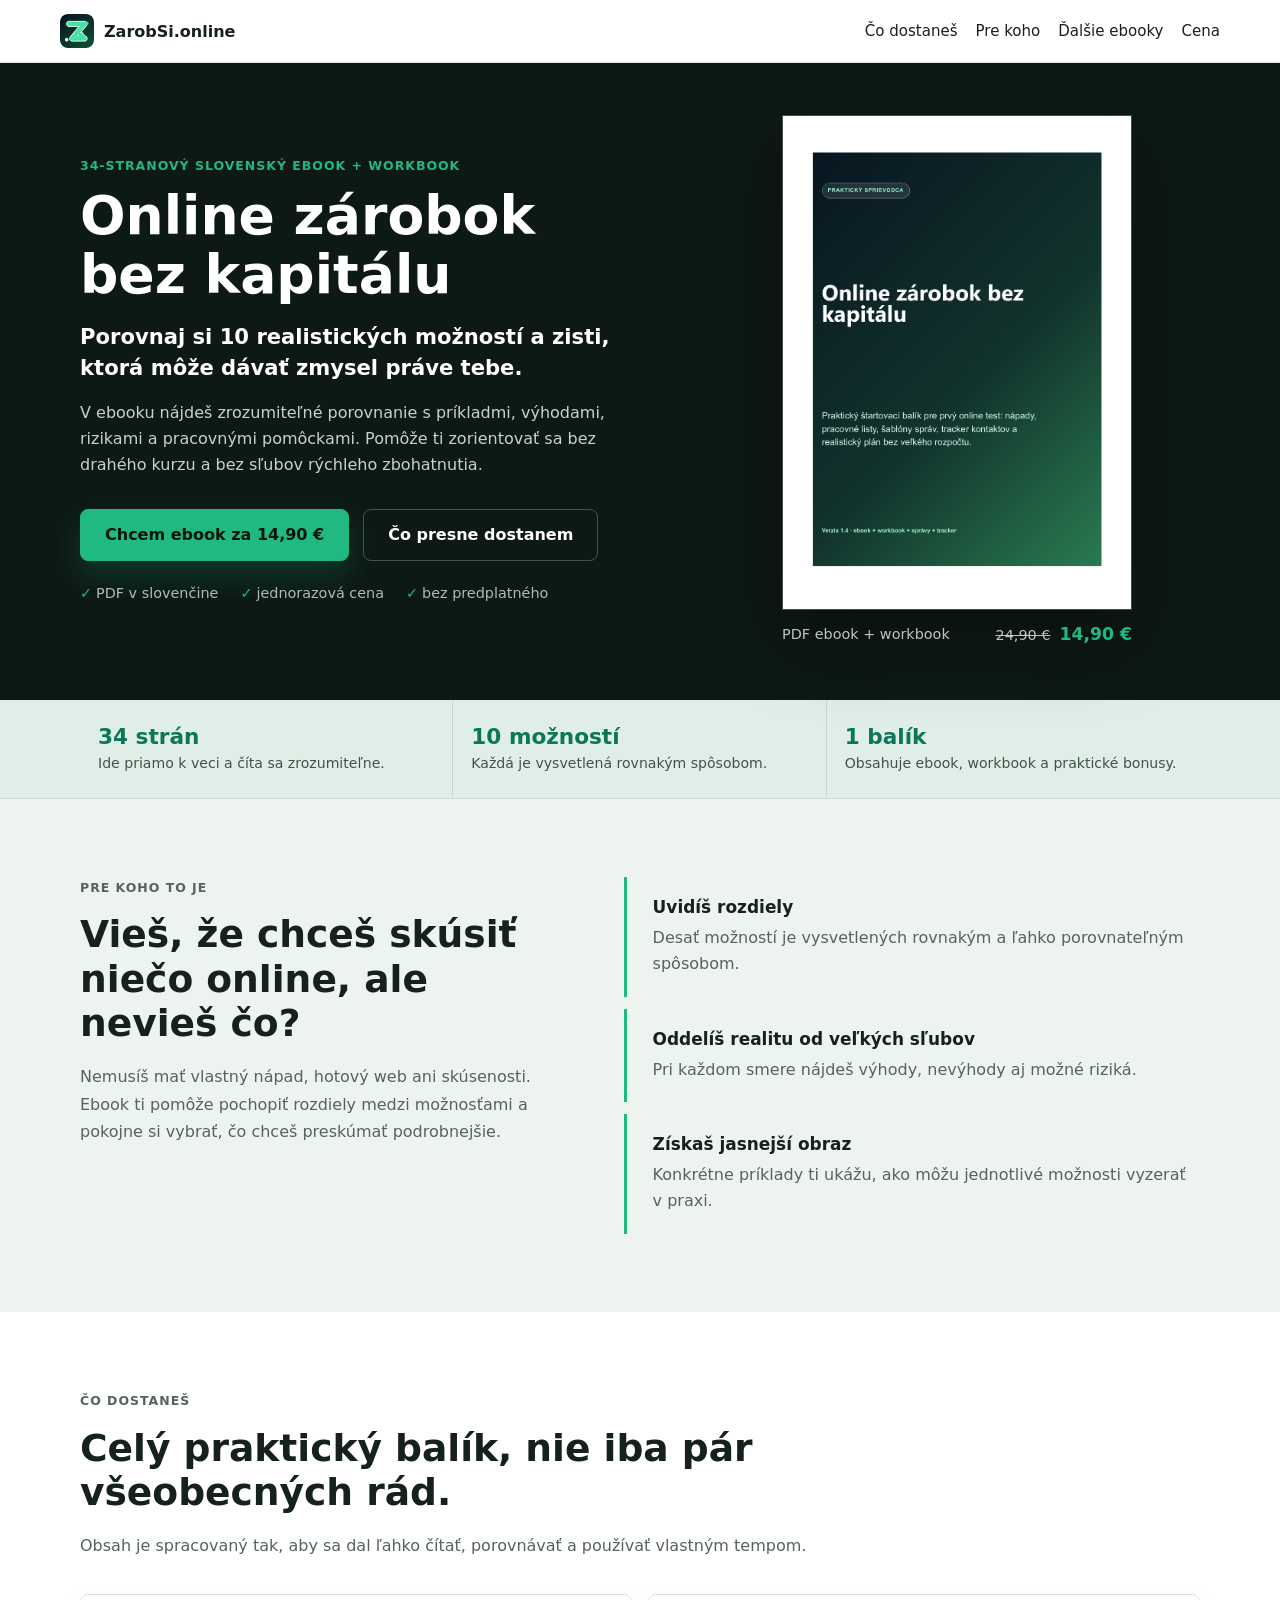
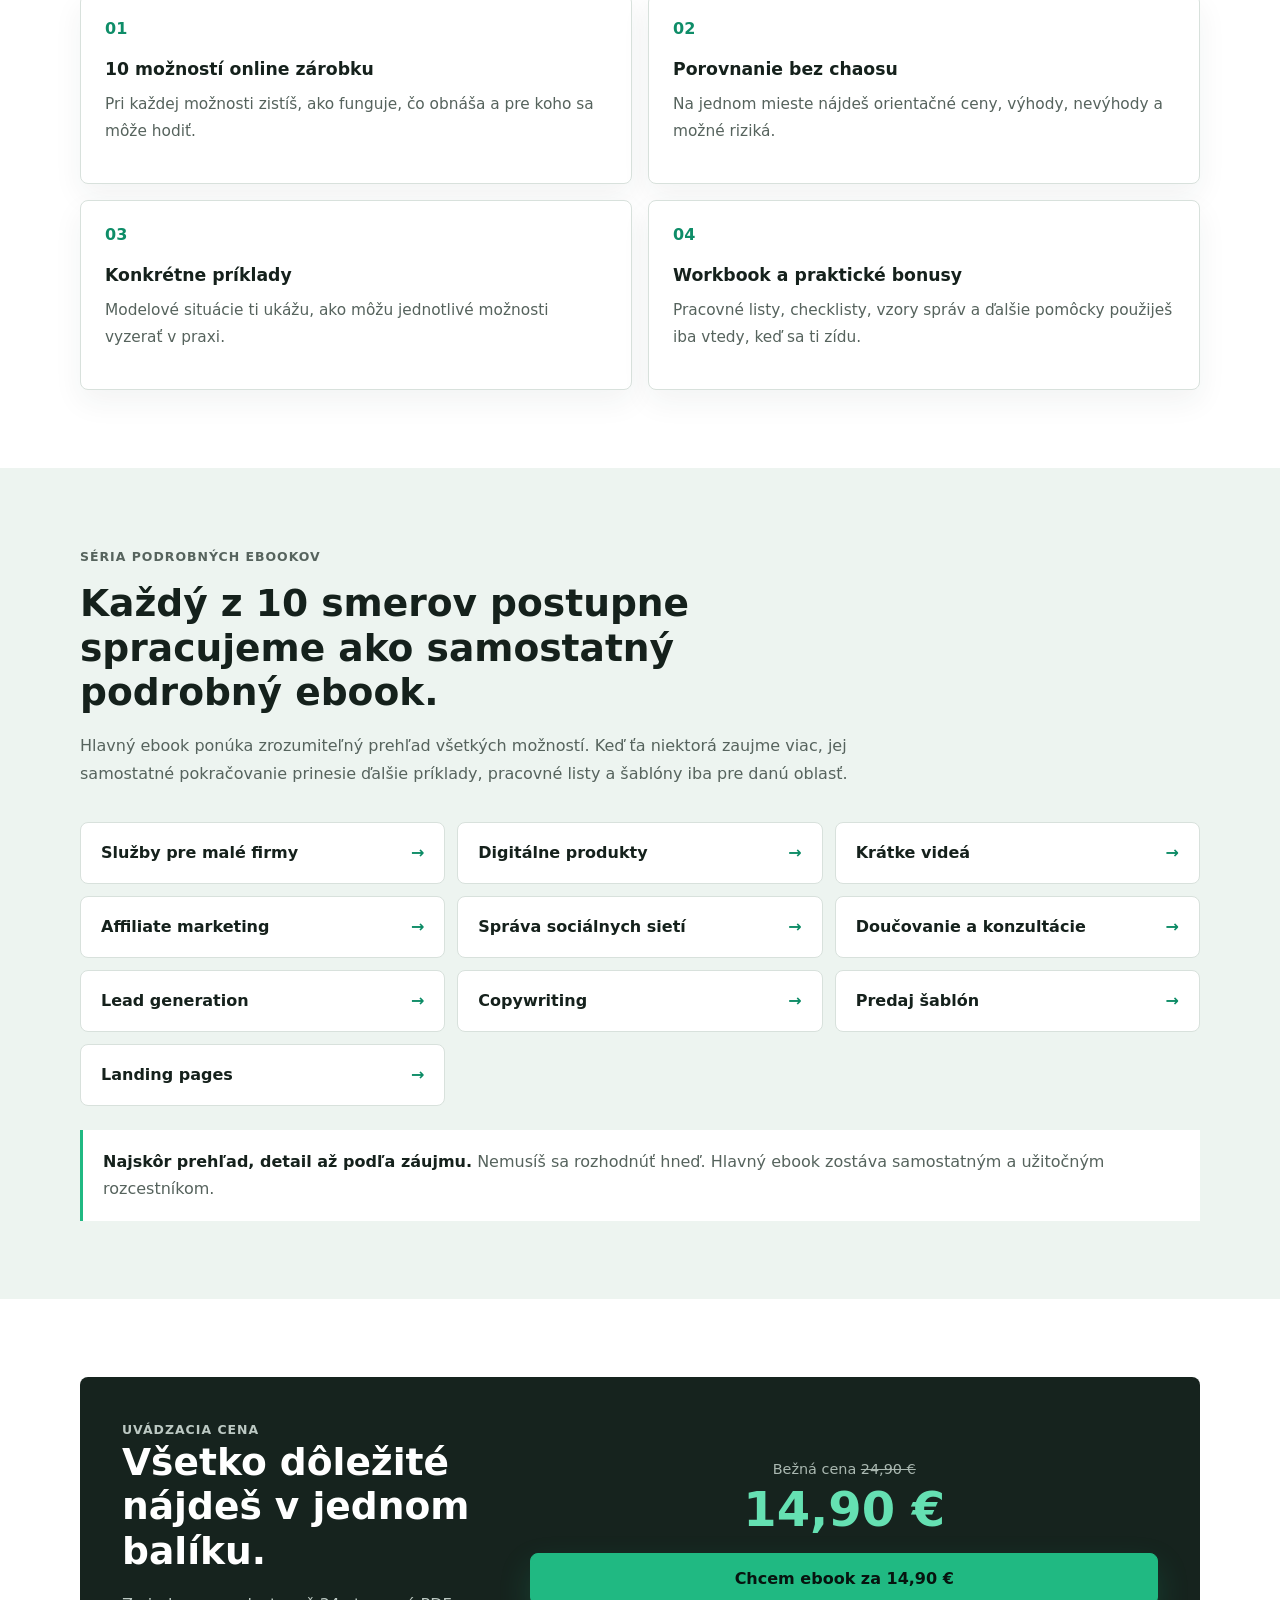
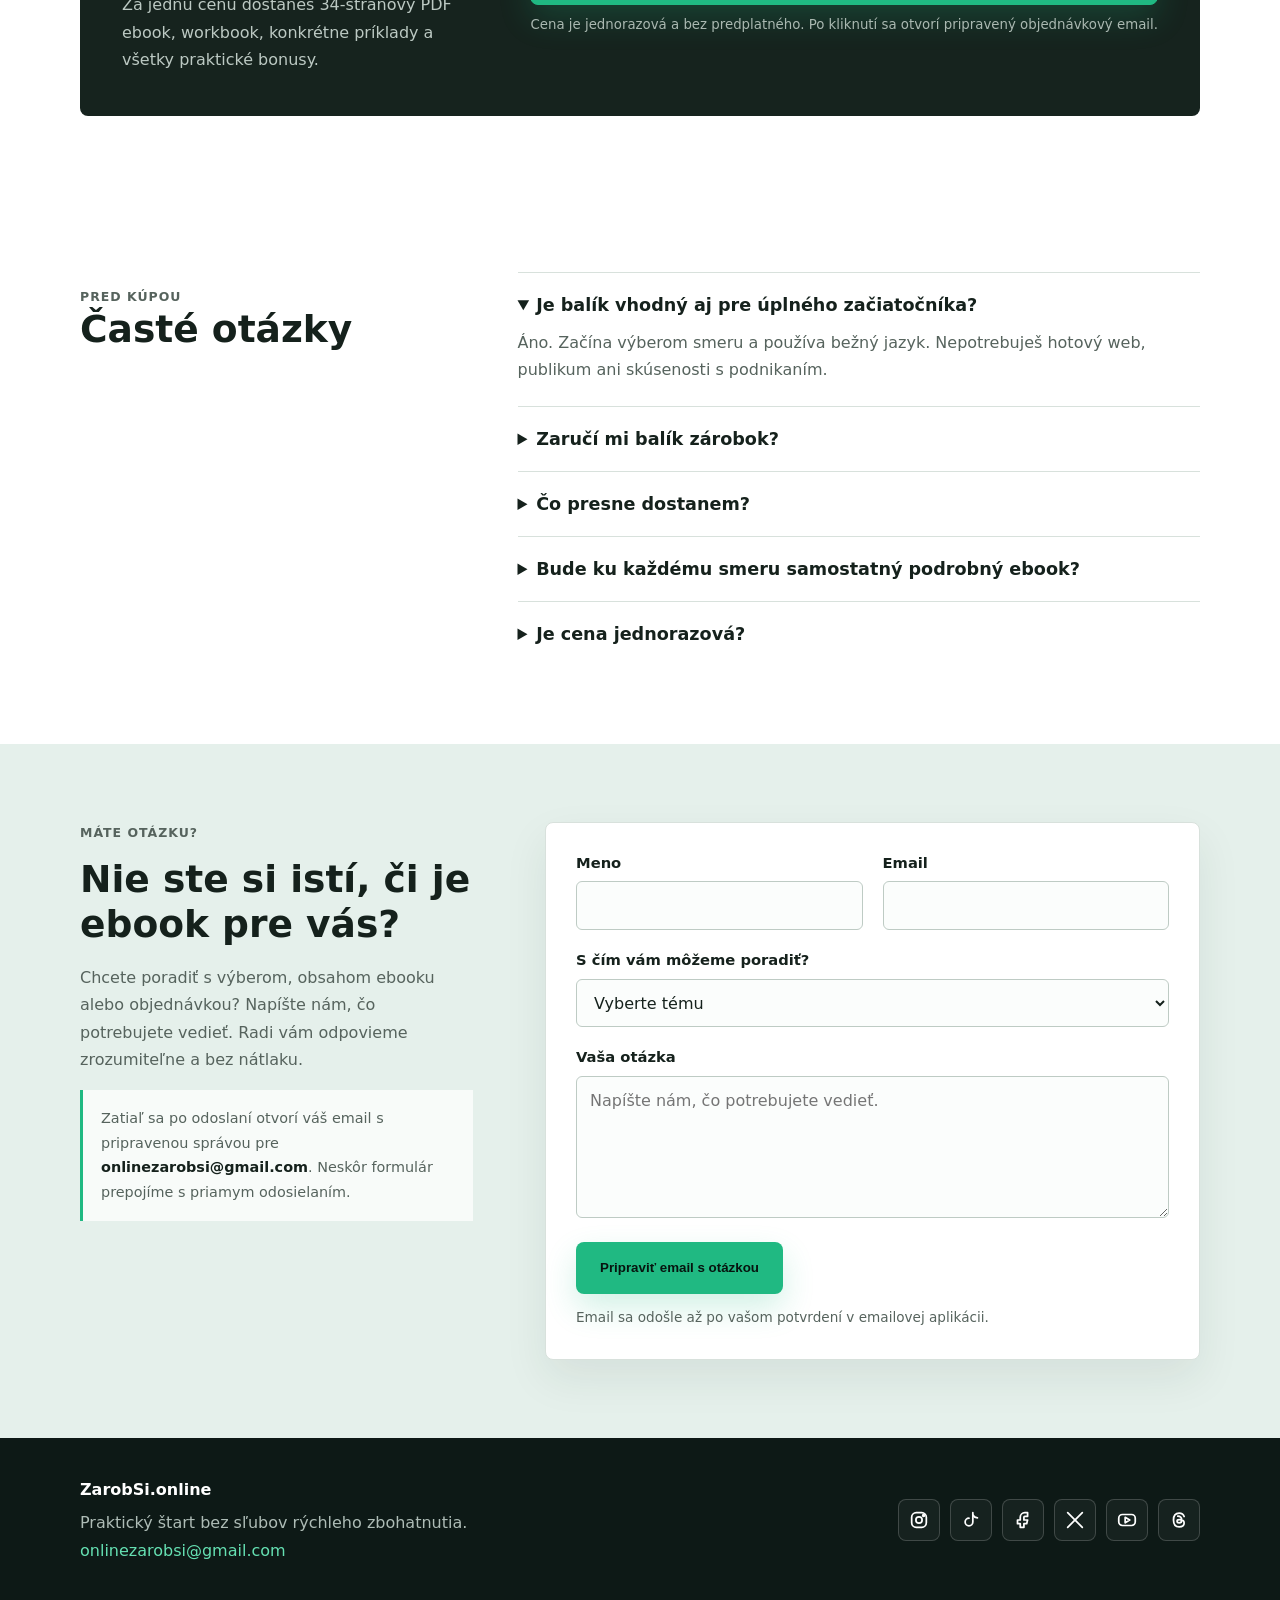
==== commit 9a9ee01c: "Polish landing page copy and text spacing" ====
--- a/index.html
+++ b/index.html
@@ -106,7 +106,7 @@
             <p class="eyebrow">34-stranový slovenský ebook + workbook</p>
             <h1>Online zárobok bez kapitálu</h1>
             <p class="hero-promise">Porovnaj si 10 realistických možností a zisti, ktorá môže dávať zmysel práve tebe.</p>
-            <p class="lead">Jeden zrozumiteľný prehľad s príkladmi, výhodami, rizikami a pracovnými pomôckami. Bez drahého kurzu a sľubov rýchleho zbohatnutia.</p>
+            <p class="lead">V ebooku nájdeš zrozumiteľné porovnanie s príkladmi, výhodami, rizikami a pracovnými pomôckami. Pomôže ti zorientovať sa bez drahého kurzu a bez sľubov rýchleho zbohatnutia.</p>
             <div class="hero__actions">
               <a class="button" href="mailto:onlinezarobsi@gmail.com?subject=M%C3%A1m%20z%C3%A1ujem%20o%20bal%C3%ADk%20Jednoduch%C3%BD%20online%20%C5%A1tart">Chcem ebook za 14,90 €</a>
               <a class="button button--ghost" href="#obsah">Čo presne dostanem</a>
@@ -130,9 +130,9 @@
 
       <section class="value-band" aria-label="Reálny obsah balíka">
         <div class="wrap value-grid">
-          <div><strong>34 strán</strong><span>stručne, zrozumiteľne a bez omáčky</span></div>
-          <div><strong>10 možností</strong><span>porovnaných rovnakým spôsobom</span></div>
-          <div><strong>1 balík</strong><span>ebook, workbook a praktické bonusy</span></div>
+          <div><strong>34 strán</strong><span>Ide priamo k veci a číta sa zrozumiteľne.</span></div>
+          <div><strong>10 možností</strong><span>Každá je vysvetlená rovnakým spôsobom.</span></div>
+          <div><strong>1 balík</strong><span>Obsahuje ebook, workbook a praktické bonusy.</span></div>
         </div>
       </section>
 
@@ -162,7 +162,7 @@
             <article>
               <span>01</span>
               <h3>10 možností online zárobku</h3>
-              <p>Pri každej zistíš, ako funguje, čo obnáša a pre koho sa môže hodiť.</p>
+              <p>Pri každej možnosti zistíš, ako funguje, čo obnáša a pre koho sa môže hodiť.</p>
             </article>
             <article>
               <span>02</span>
@@ -210,14 +210,14 @@
         <div class="wrap price-box">
           <div>
             <p class="eyebrow">Uvádzacia cena</p>
-            <h2>Prestaň tápať medzi desiatkami možností.</h2>
+            <h2>Všetko dôležité nájdeš v jednom balíku.</h2>
             <p>Za jednu cenu dostaneš 34-stranový PDF ebook, workbook, konkrétne príklady a všetky praktické bonusy.</p>
           </div>
           <div class="price-buy">
             <span class="regular-price">Bežná cena <s>24,90 €</s></span>
             <strong>14,90 €</strong>
             <a class="button" href="mailto:onlinezarobsi@gmail.com?subject=M%C3%A1m%20z%C3%A1ujem%20o%20bal%C3%ADk%20za%2014%2C90%20EUR">Chcem ebook za 14,90 €</a>
-            <small>Jednorazová cena, bez predplatného. Po kliknutí sa otvorí pripravený objednávkový email.</small>
+            <small>Cena je jednorazová a bez predplatného. Po kliknutí sa otvorí pripravený objednávkový email.</small>
           </div>
         </div>
       </section>
--- a/styles.css
+++ b/styles.css
@@ -629,7 +629,7 @@
   color: #ffffff;
   font-size: 3.35rem;
   font-weight: 720;
-  line-height: 1.06;
+  line-height: 1.1;
 }
 
 .home .hero-promise {
@@ -793,7 +793,7 @@
   max-width: 780px;
   color: var(--home-ink);
   font-size: 2.35rem;
-  line-height: 1.13;
+  line-height: 1.18;
 }
 
 .home .section p {
@@ -1168,7 +1168,7 @@
   }
 
   .home .hero {
-    padding: 34px 0 34px;
+    padding: 34px 0 20px;
   }
 
   .home .hero-grid,
@@ -1187,7 +1187,7 @@
 
   .home .hero h1 {
     font-size: 2.25rem;
-    line-height: 1.08;
+    line-height: 1.12;
   }
 
   .home .hero-promise {
